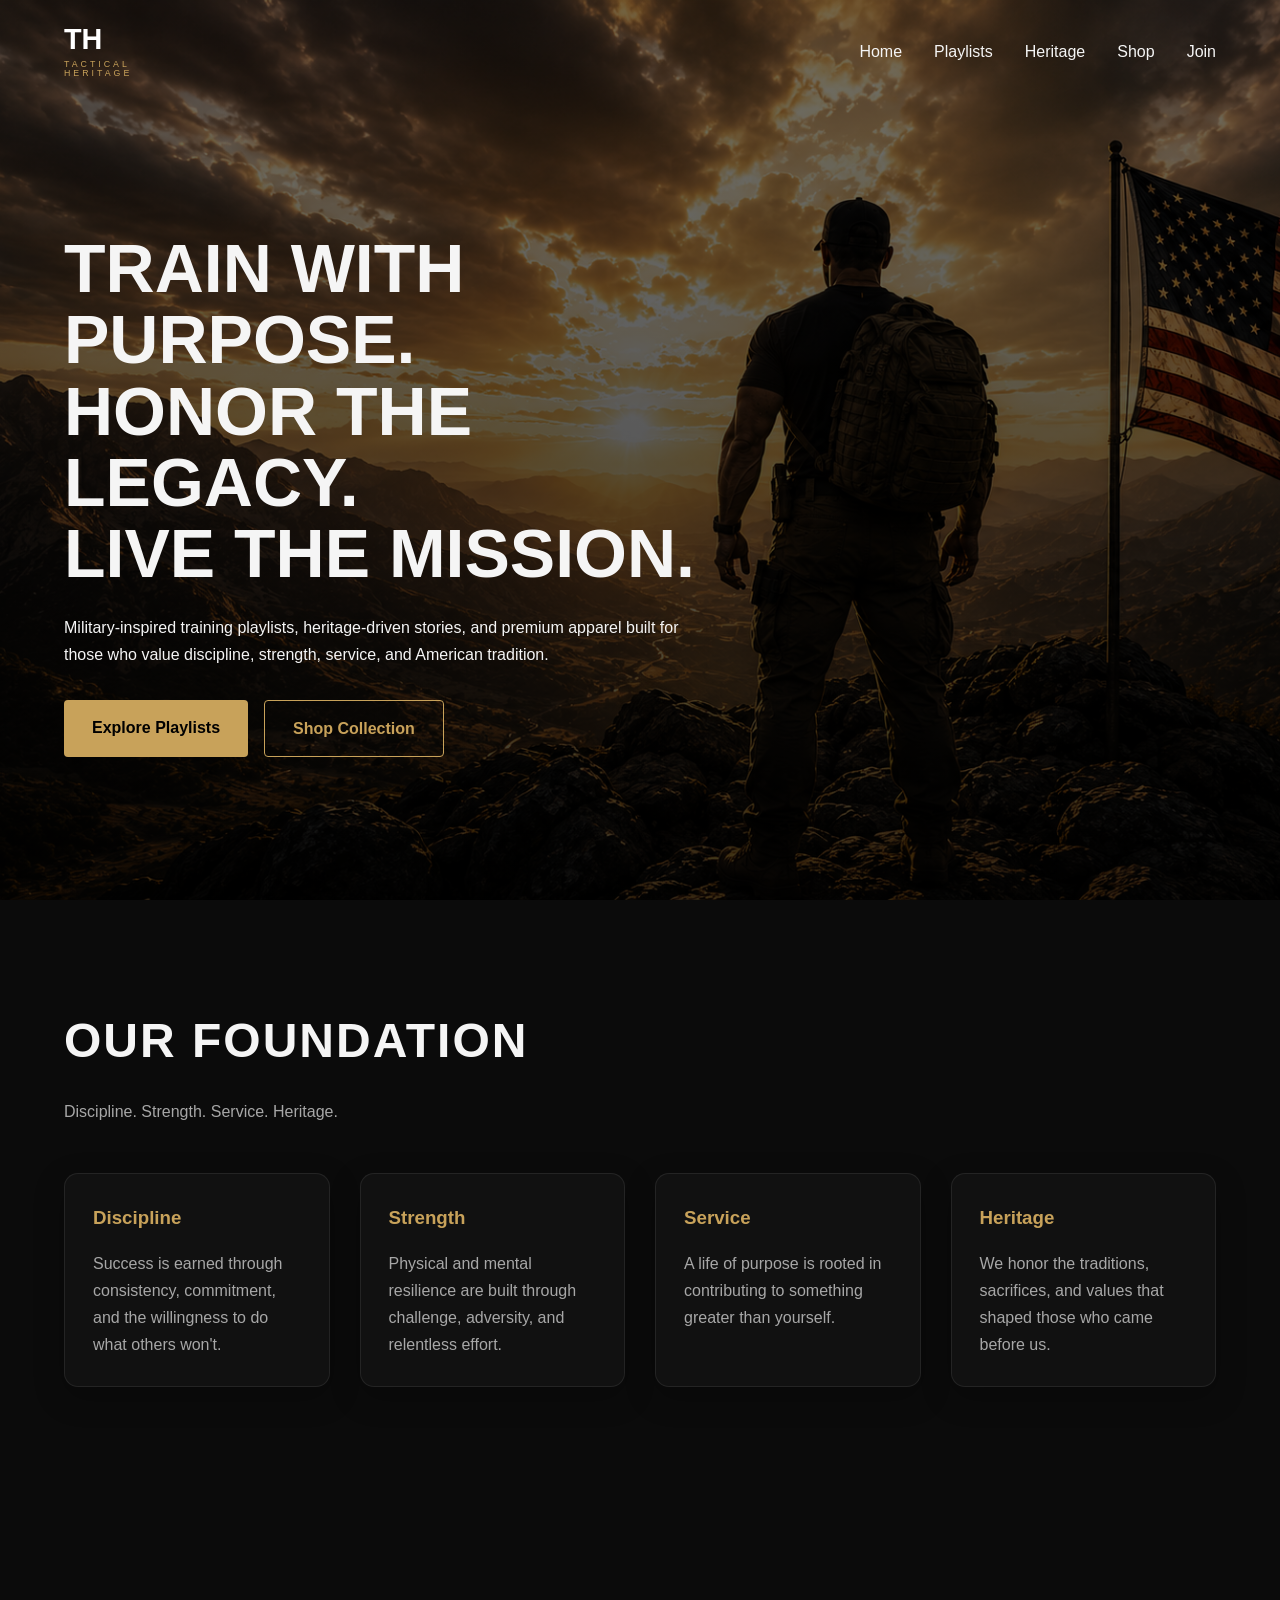
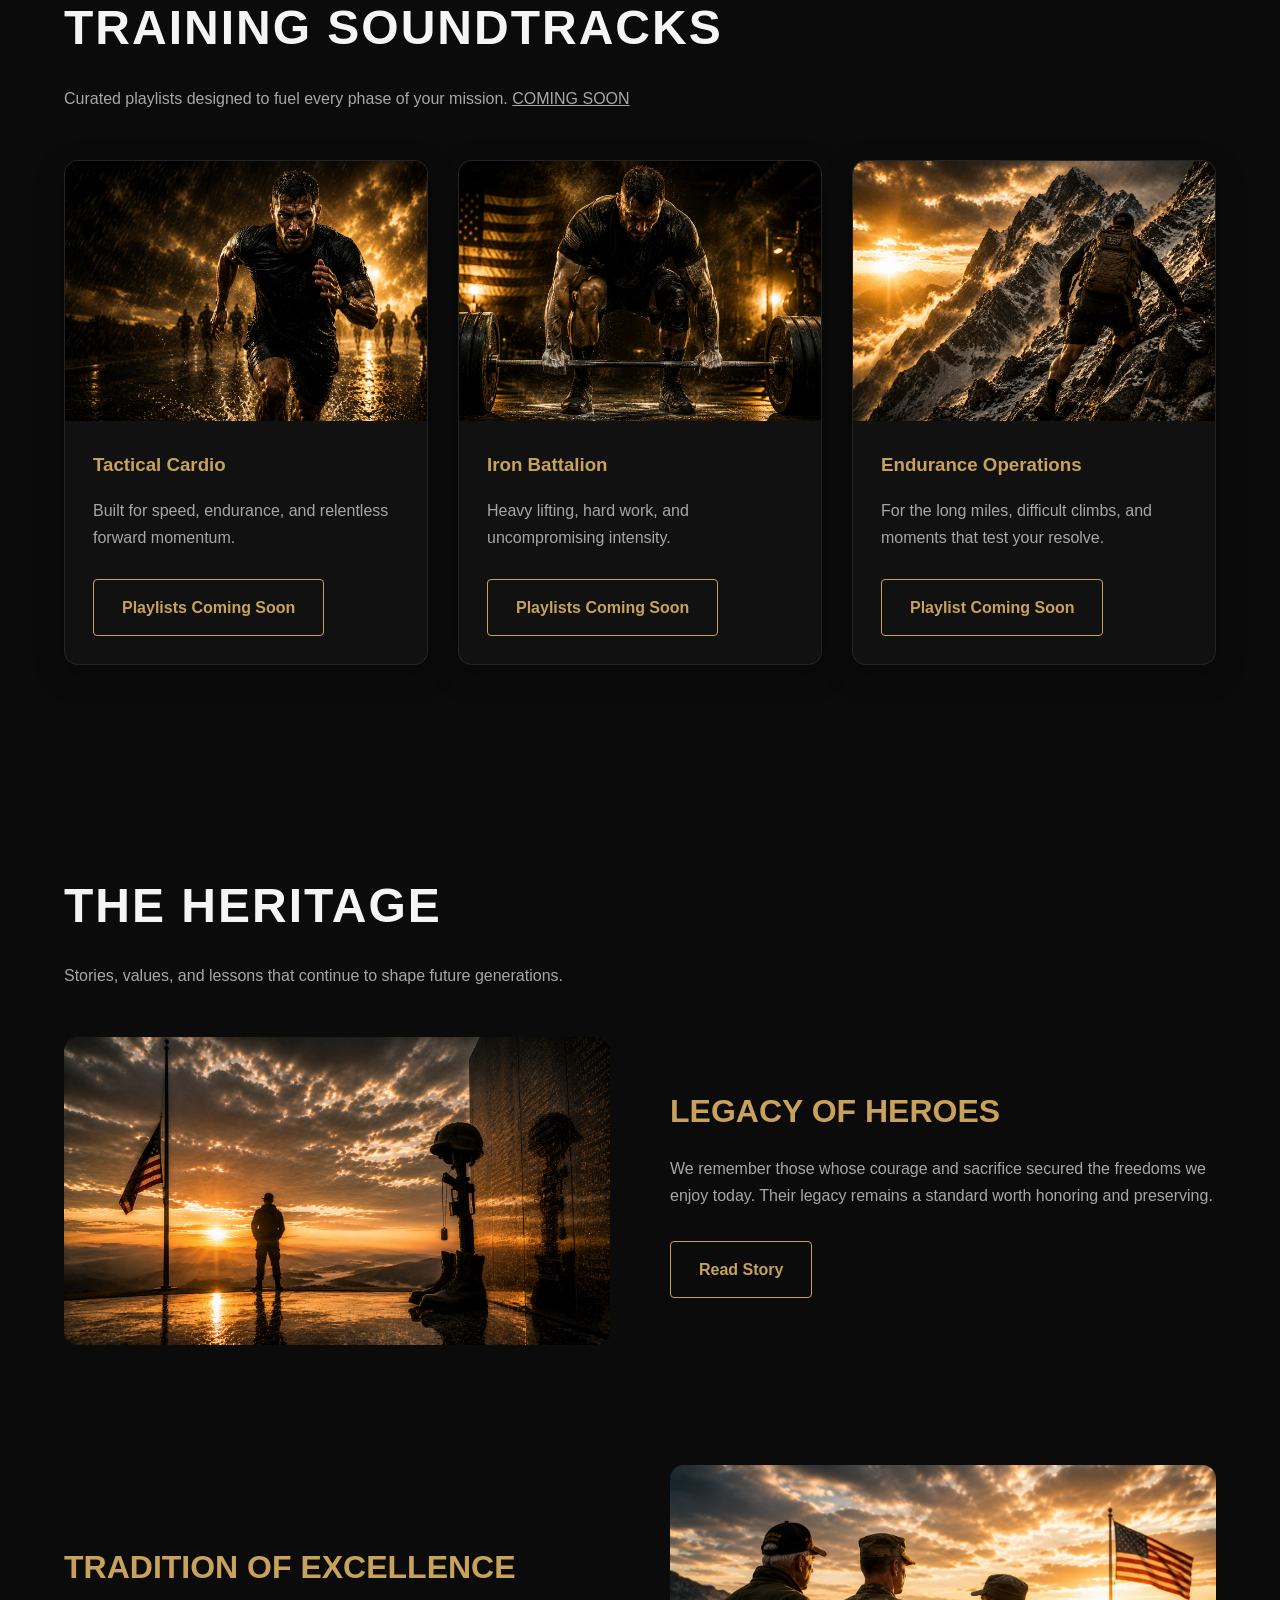
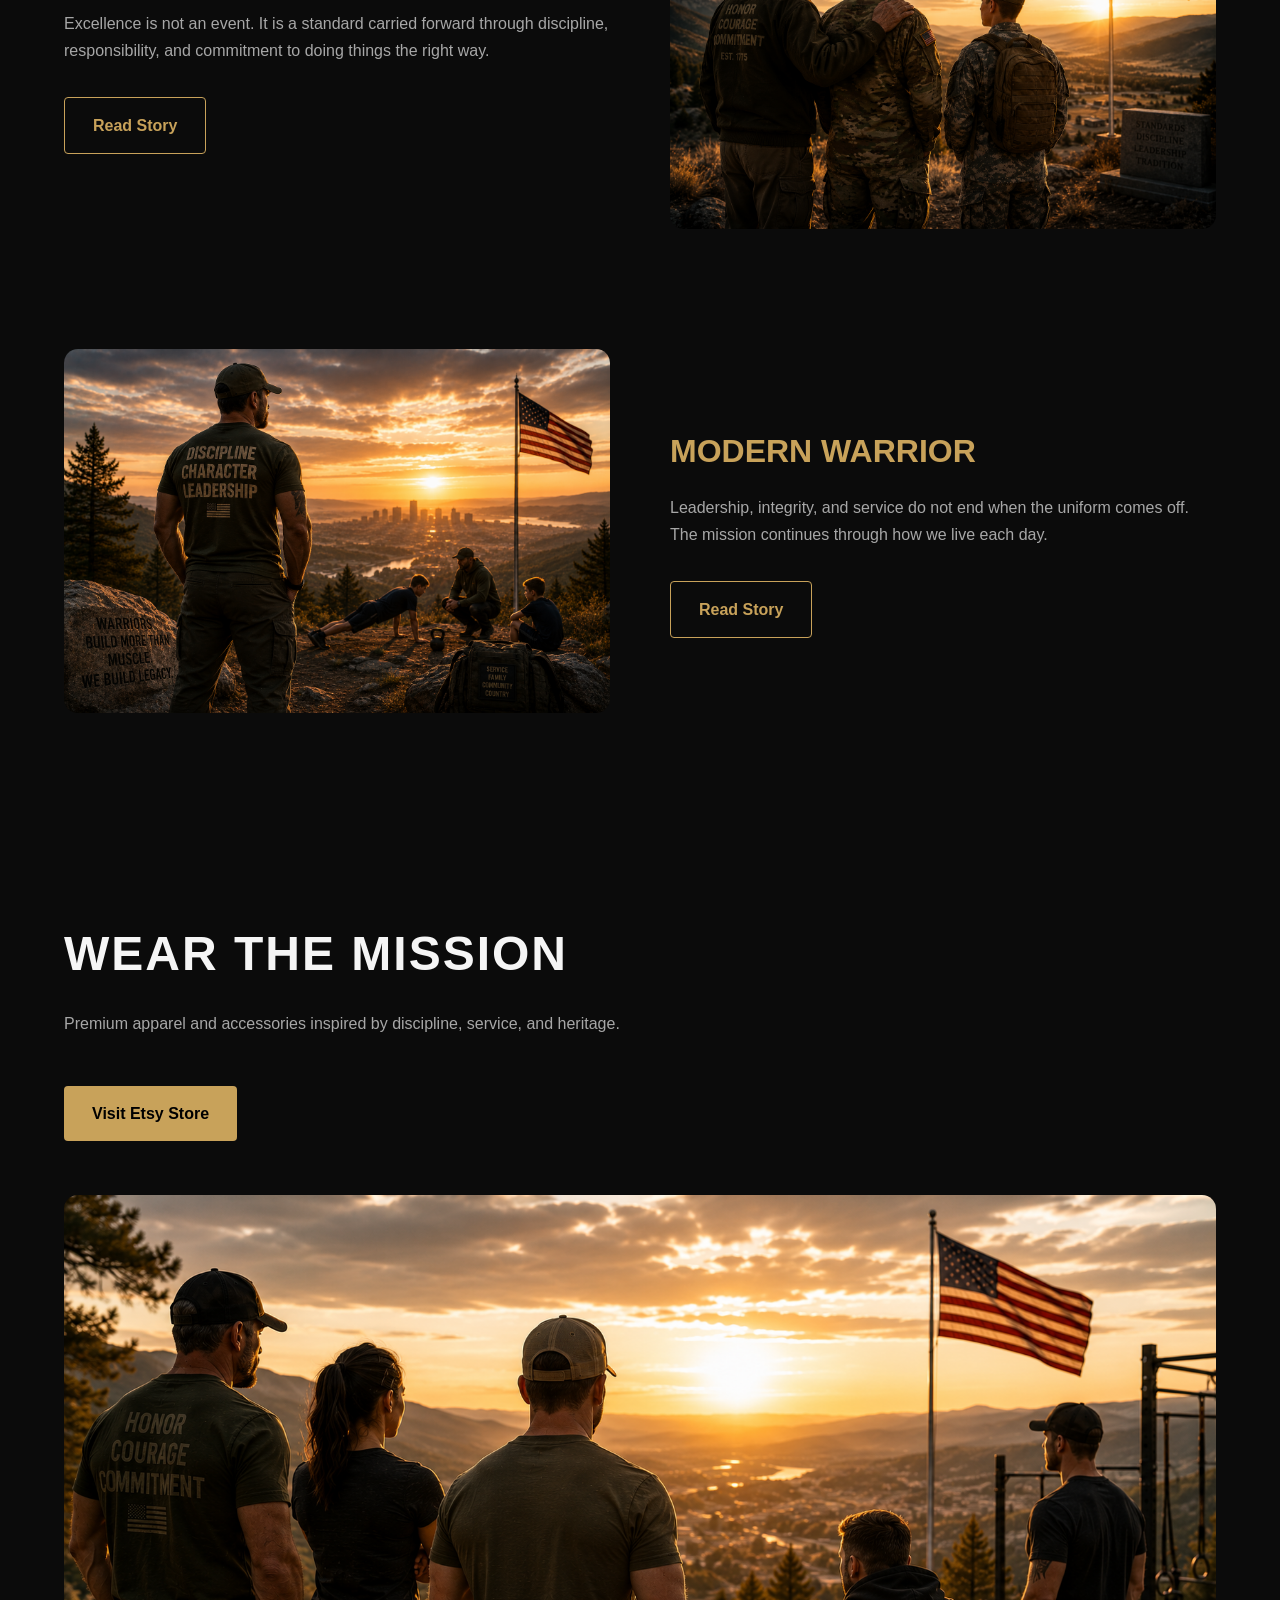
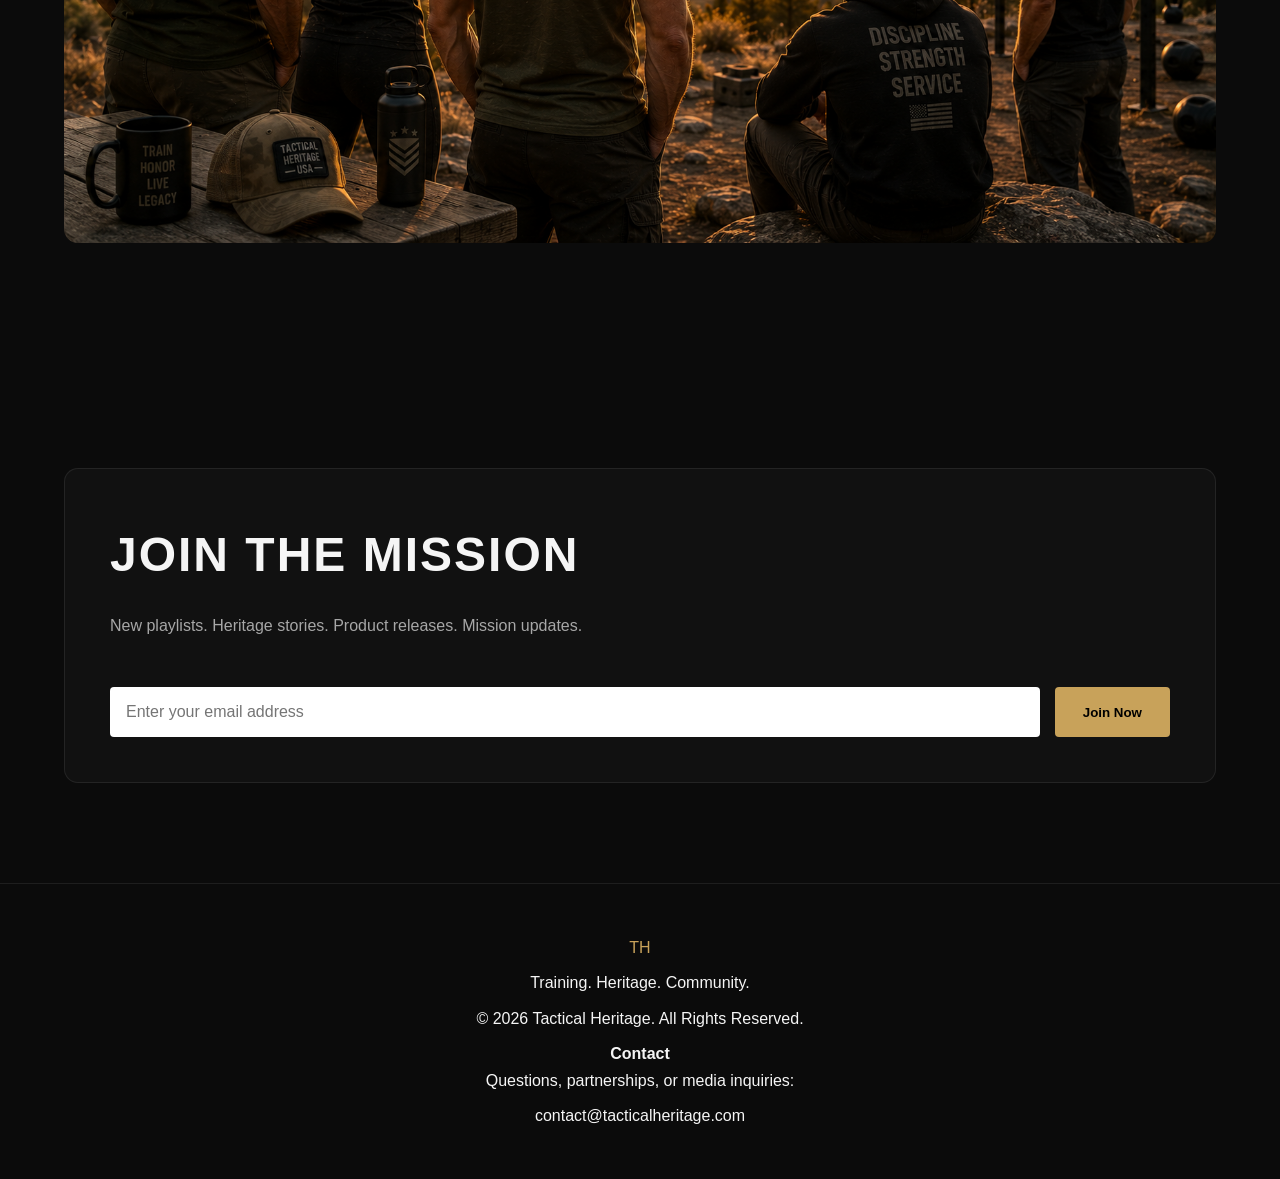
==== index.html @ fc6ce1fa "Update index.html activated newsletter" ====
<!DOCTYPE html>
<html lang="en">

<head>

    <meta charset="UTF-8">
    <meta name="viewport" content="width=device-width, initial-scale=1.0">
<link rel="icon" href="favicon.ico" type="image/x-icon">
    <title>Tactical Heritage | Train With Purpose. Honor The Legacy.</title>

    <meta name="description"
        content="Military-inspired training playlists, heritage-driven stories, and premium apparel built for those who value discipline, strength, service, and American tradition.">

    <link rel="stylesheet" href="css/style.css">
    <link rel="stylesheet" href="css/components.css">
    <link rel="stylesheet" href="css/responsive.css">

</head>

<body>

    <!-- HEADER -->

    <header class="site-header">

        <div class="container header-inner">

            <a href="index.html" class="logo">
    <span class="logo-mark">TH</span>
    <span class="logo-text">TACTICAL</span>
    <span class="logo-text">HERITAGE</span>
</a>
            <nav>

                <ul class="nav-menu">
                    <li><a href="index.html">Home</a></li>
                    <li><a href="#playlists">Playlists</a></li>
                    <li><a href="#heritage">Heritage</a></li>
                    <li><a href="#collection">Shop</a></li>
                    <li><a href="#newsletter">Join</a></li>
                </ul>

            </nav>

        </div>

    </header>

    <!-- HERO -->

    <section class="hero">

        <div class="container">

            <div class="hero-content">

                <h1>
                    TRAIN WITH PURPOSE.<br>
                    HONOR THE LEGACY.<br>
                    LIVE THE MISSION.
                </h1>

                <p>
                    Military-inspired training playlists, heritage-driven stories, and premium apparel built for
                    those who value discipline, strength, service, and American tradition.
                </p>

                <div class="hero-buttons">

                    <a href="#playlists" class="btn btn-primary">
                        Explore Playlists
                    </a>

                    <a href="#collection" class="btn btn-outline">
                        Shop Collection
                    </a>

                </div>

            </div>

        </div>

    </section>

    <!-- FOUNDATION -->

    <section class="section">

        <div class="container">

            <h2 class="section-title">
                Our Foundation
            </h2>

            <p class="section-subtitle">
                Discipline. Strength. Service. Heritage.
            </p>

            <div class="mission-grid">

                <div class="card">
                    <div class="card-content">
                        <h3>Discipline</h3>
                        <p>
                            Success is earned through consistency, commitment, and the willingness to do what others won't.
                        </p>
                    </div>
                </div>

                <div class="card">
                    <div class="card-content">
                        <h3>Strength</h3>
                        <p>
                            Physical and mental resilience are built through challenge, adversity, and relentless effort.
                        </p>
                    </div>
                </div>

                <div class="card">
                    <div class="card-content">
                        <h3>Service</h3>
                        <p>
                            A life of purpose is rooted in contributing to something greater than yourself.
                        </p>
                    </div>
                </div>

                <div class="card">
                    <div class="card-content">
                        <h3>Heritage</h3>
                        <p>
                            We honor the traditions, sacrifices, and values that shaped those who came before us.
                        </p>
                    </div>
                </div>

            </div>

        </div>

    </section>


    <!-- PLAYLISTS -->

    <section class="section" id="playlists">

        <div class="container">

            <h2 class="section-title">
                Training Soundtracks
            </h2>

            <p class="section-subtitle">
                Curated playlists designed to fuel every phase of your mission. <u>COMING SOON</u>
            </p>

            <div class="mission-grid">

                <div class="card">

                    <img src="assets/images/playlists/playlist-tactical-cardio.webp"
                        alt="Tactical Cardio Playlist"
                        class="card-image">

                    <div class="card-content">

                        <h3>Tactical Cardio</h3>

                        <p>
                            Built for speed, endurance, and relentless forward momentum.
                        </p>

                        <br>

                        <a href="#" class="btn btn-outline disabled-btn">
    Playlists Coming Soon
</a>

                    </div>

                </div>

                <div class="card">

                    <img src="assets/images/playlists/playlist-iron-battalion.webp"
                        alt="Iron Battalion Playlist"
                        class="card-image">

                    <div class="card-content">

                        <h3>Iron Battalion</h3>

                        <p>
                            Heavy lifting, hard work, and uncompromising intensity.
                        </p>

                        <br>

                        <a href="#" class="btn btn-outline disabled-btn">
                            Playlists Coming Soon
                        </a>

                    </div>

                </div>

                <div class="card">

                    <img src="assets/images/playlists/playlist-endurance-operations.webp"
                        alt="Endurance Operations Playlist"
                        class="card-image">

                    <div class="card-content">

                        <h3>Endurance Operations</h3>

                        <p>
                            For the long miles, difficult climbs, and moments that test your resolve.
                        </p>

                        <br>

                        <a href="#" class="btn btn-outline disabled-btn">
                            Playlist Coming Soon
                        </a>

                    </div>

                </div>

            </div>

        </div>

    </section>

    <!-- HERITAGE -->

    <section class="section" id="heritage">

        <div class="container">

            <h2 class="section-title">
                The Heritage
            </h2>

            <p class="section-subtitle">
                Stories, values, and lessons that continue to shape future generations.
            </p>

            <div class="heritage-story">

                <div class="heritage-image">

                    <img src="assets/images/heritage/heritage-legacy-of-heroes.webp"
                        alt="Legacy of Heroes">

                </div>

                <div class="heritage-content">

                    <h3>Legacy of Heroes</h3>

                    <p>
                        We remember those whose courage and sacrifice secured the freedoms we enjoy today. Their legacy remains a standard worth honoring and preserving.
                    </p>

                    <a href="#" class="btn btn-outline">
                        Read Story
                    </a>

                </div>

            </div>

            <div class="heritage-story reverse">

                <div class="heritage-image">

                    <img src="assets/images/heritage/heritage-tradition-of-excellence.webp"
                        alt="Tradition of Excellence">

                </div>

                <div class="heritage-content">

                    <h3>Tradition of Excellence</h3>

                    <p>
                        Excellence is not an event. It is a standard carried forward through discipline, responsibility, and commitment to doing things the right way.
                    </p>

                    <a href="#" class="btn btn-outline">
                        Read Story
                    </a>

                </div>

            </div>

            <div class="heritage-story">

                <div class="heritage-image">

                    <img src="assets/images/heritage/heritage-modern-warrior.webp"
                        alt="Modern Warrior">

                </div>

                <div class="heritage-content">

                    <h3>Modern Warrior</h3>

                    <p>
                        Leadership, integrity, and service do not end when the uniform comes off. The mission continues through how we live each day.
                    </p>

                    <a href="#" class="btn btn-outline">
                        Read Story
                    </a>

                </div>

            </div>

        </div>

    </section>

    <!-- COLLECTION -->

    <section class="section" id="collection">

        <div class="container">

            <h2 class="section-title">
                Wear The Mission
            </h2>

            <p class="section-subtitle">
                Premium apparel and accessories inspired by discipline, service, and heritage.
            </p>

            <a href="https://www.etsy.com/shop/TacticalHeritageUSA"
                target="_blank"
                rel="noopener noreferrer"
                class="btn btn-primary">

                Visit Etsy Store

            </a>

            <br><br><br>

            <div class="collection-banner">

                <img src="assets/images/shop/shop-featured-collection-banner.webp"
                    alt="Tactical Heritage Community">

            </div>

        </div>

    </section>

    <!-- NEWSLETTER -->

    <section class="section" id="newsletter">

        <div class="container">

            <div class="newsletter">

                <h2 class="section-title">
                    Join The Mission
                </h2>

                <p class="section-subtitle">
                    New playlists. Heritage stories. Product releases. Mission updates.
                </p>

               <form
    class="newsletter-form"
    action="https://formspree.io/f/xlgkdwrn"
    method="POST">

    <input
        type="hidden"
        name="_subject"
        value="New Tactical Heritage Newsletter Signup">

    <input
        type="email"
        name="email"
        placeholder="Enter your email address"
        required>

    <button
        type="submit"
        class="btn btn-primary">

        Join Now

    </button>

</form>

            </div>

        </div>

    </section>

    <!-- FOOTER -->

    <footer class="site-footer">

        <div class="container">

            <p class="gold">
                TH
            </p>

            <p>
                Training. Heritage. Community.
            </p>

            <p>
                © 2026 Tactical Heritage. All Rights Reserved.
            </p>
<div class="footer-contact">
    <h4>Contact</h4>
    <p>Questions, partnerships, or media inquiries:</p>
    <a href="mailto:contact@tacticalheritage.com">contact@tacticalheritage.com</a>
</div>
        </div>

    </footer>

    <script src="js/main.js"></script>

</body>

</html>
---- css/style.css ----
/*
==================================================
Tactical Heritage
style.css

Version: 1.0
Purpose: Global Styles
==================================================
*/

:root{
    --bg-primary:#0B0B0B;
    --bg-secondary:#111111;

    --gold:#C8A25A;

    --white:#F5F5F5;
    --text-muted:#A7A7A7;

    --container-width:1200px;

    --transition:0.3s ease;
}

*{
    margin:0;
    padding:0;
    box-sizing:border-box;
}

html{
    scroll-behavior:smooth;
}

body{
    background:var(--bg-primary);
    color:var(--white);
    font-family:'Inter',sans-serif;
    line-height:1.7;
    overflow-x:hidden;
}

img{
    max-width:100%;
    display:block;
}

a{
    text-decoration:none;
    color:inherit;
}

ul{
    list-style:none;
}

.container{
    width:90%;
    max-width:var(--container-width);
    margin:0 auto;
}

.section{
    padding:100px 0;
}

.section-title{
    font-size:3rem;
    text-transform:uppercase;
    margin-bottom:1rem;
    letter-spacing:2px;
}

.section-subtitle{
    color:var(--text-muted);
    max-width:700px;
    margin-bottom:3rem;
}

.gold{
    color:var(--gold);
}
---- css/components.css ----
/*
==================================================
Tactical Heritage
components.css

Version: 4.0
Purpose: Premium Components & Heritage Redesign
==================================================
*/

/* HEADER */

.site-header{
    position:absolute;
    width:100%;
    top:0;
    left:0;
    z-index:1000;
}

.header-inner{
    display:flex;
    justify-content:space-between;
    align-items:center;
    padding:25px 0;
}

.logo{
    display:flex;
    flex-direction:column;
    align-items:flex-start;
    text-decoration:none;
    line-height:1;
}

.logo-mark{
    font-size:1.8rem;
    font-weight:800;
    color:#ffffff;
    margin-bottom:6px;
}

.logo-text{
    font-size:.55rem;
    letter-spacing:3px;
    color:var(--gold);
}
.nav-menu{
    display:flex;
    gap:2rem;
}

.nav-menu a{
    font-weight:500;
    transition:var(--transition);
}

.nav-menu a:hover{
    color:var(--gold);
}

/* BUTTONS */

.btn{
    display:inline-block;
    padding:14px 28px;
    border-radius:4px;
    font-weight:600;
    transition:var(--transition);
}

.btn-primary{
    background:var(--gold);
    color:#000;
}

.btn-primary:hover{
    transform:translateY(-3px);
}

.btn-outline{
    border:1px solid var(--gold);
    color:var(--gold);
}

.btn-outline:hover{
    background:var(--gold);
    color:#000;
}

/* HERO */

.hero{
    min-height:100vh;
    background-image:
        linear-gradient(
            rgba(0,0,0,.55),
            rgba(0,0,0,.75)
        ),
        url('../assets/images/hero/hero-homepage-desktop.webp');

    background-size:cover;
    background-position:center;
    display:flex;
    align-items:center;
}

.hero-content{
    max-width:720px;
    padding-top:90px;
}

.hero h1{
    font-size:4.25rem;
    line-height:1.05;
    margin-bottom:1.5rem;
    text-transform:uppercase;
}

.hero p{
    max-width:650px;
    margin-bottom:2rem;
    color:var(--white);
}

.hero-buttons{
    display:flex;
    gap:1rem;
    flex-wrap:wrap;
}
/* FOUNDATION GRID */

.mission-grid{
    display:grid;
    grid-template-columns:repeat(auto-fit,minmax(250px,1fr));
    gap:30px;
}

/* CARDS */

.card{
    background:var(--bg-secondary);
    border:1px solid rgba(255,255,255,.08);
    border-radius:14px;
    overflow:hidden;
    transition:.35s ease;
    box-shadow:0 10px 30px rgba(0,0,0,.25);
}

.card:hover{
    transform:translateY(-8px);
    border-color:var(--gold);
}

.card-content{
    padding:28px;
}

.card h3{
    margin-bottom:1rem;
    color:var(--gold);
}

.card p{
    color:var(--text-muted);
}

.card-image{
    width:100%;
    height:260px;
    object-fit:cover;
    transition:transform .5s ease;
}

.card:hover .card-image{
    transform:scale(1.05);
}

/* HERITAGE REDESIGN */

.heritage-story{
    display:grid;
    grid-template-columns:1fr 1fr;
    gap:60px;
    align-items:center;
    margin-bottom:120px;
}

.heritage-story:last-child{
    margin-bottom:0;
}

.heritage-story.reverse .heritage-image{
    order:2;
}

.heritage-story.reverse .heritage-content{
    order:1;
}

.heritage-image img{
    width:100%;
    border-radius:14px;
    display:block;
}

.heritage-content h3{
    color:var(--gold);
    font-size:2rem;
    margin-bottom:1rem;
    text-transform:uppercase;
}

.heritage-content p{
    color:var(--text-muted);
    margin-bottom:2rem;
    max-width:600px;
}

/* COLLECTION */

.collection-banner{
    border-radius:14px;
    overflow:hidden;
    margin-bottom:25px;
}

.collection-banner img{
    width:100%;
    display:block;
}

/* NEWSLETTER */

.newsletter{
    background:var(--bg-secondary);
    padding:45px;
    border-radius:14px;
    border:1px solid rgba(255,255,255,.08);
}

.newsletter-form{
    display:flex;
    gap:15px;
    flex-wrap:wrap;
}

.newsletter-form input{
    flex:1;
    min-width:250px;
    padding:16px;
    border:none;
    border-radius:4px;
    font-size:1rem;
}

.newsletter-form button{
    border:none;
    cursor:pointer;
}

/* FOOTER */

.site-footer{
    border-top:1px solid rgba(255,255,255,.08);
    text-align:center;
    padding:50px 0;
}

.site-footer p{
    margin-bottom:8px;
}
---- css/responsive.css ----
/*
==================================================
Tactical Heritage
responsive.css

Version: 1.0
Purpose: Responsive Styles
==================================================
*/

@media(max-width:1024px){

.hero h1{
    font-size:4rem;
}

}

@media(max-width:768px){

.nav-menu{
    display:none;
}

.hero h1{
    font-size:3rem;
}

.section-title{
    font-size:2.2rem;
}

.section{
    padding:75px 0;
}

}

@media(max-width:480px){

.hero h1{
    font-size:2.4rem;
}

.hero-buttons{
    flex-direction:column;
}

.btn{
    width:100%;
    text-align:center;
}

}
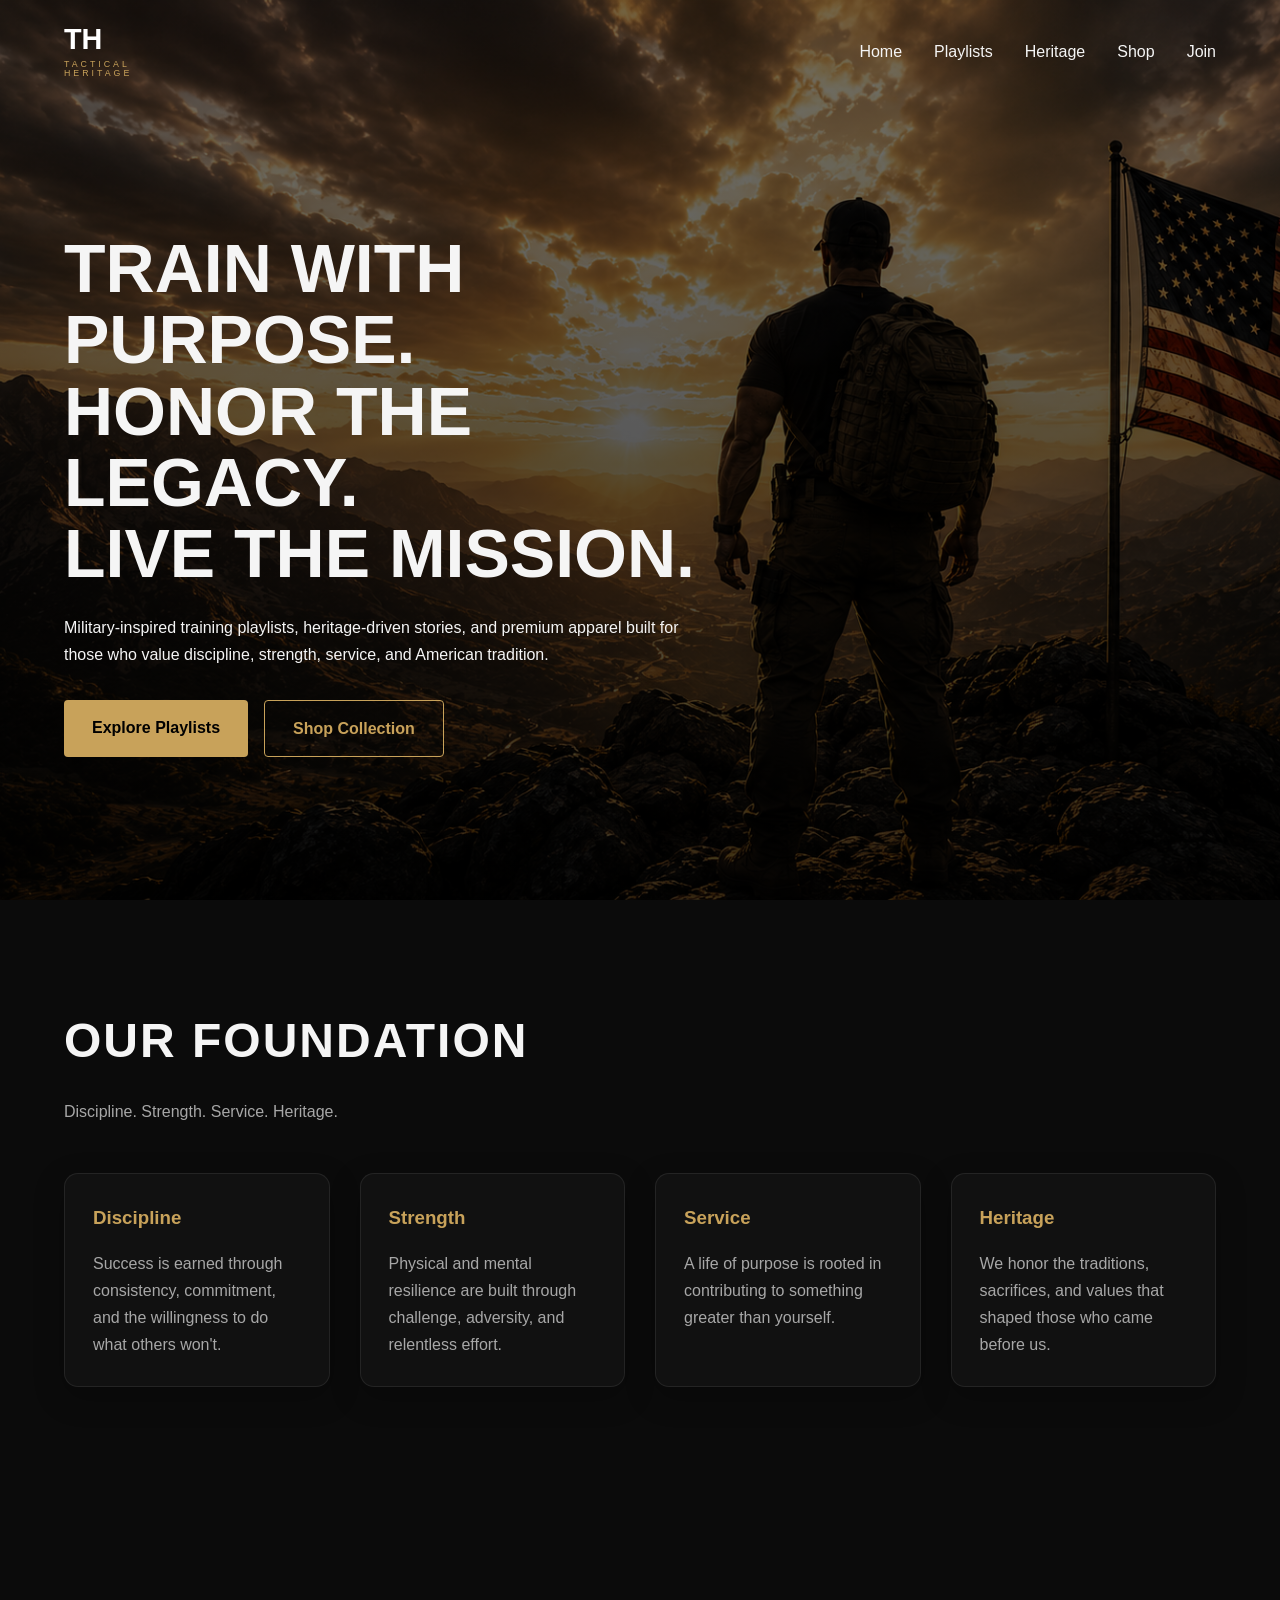
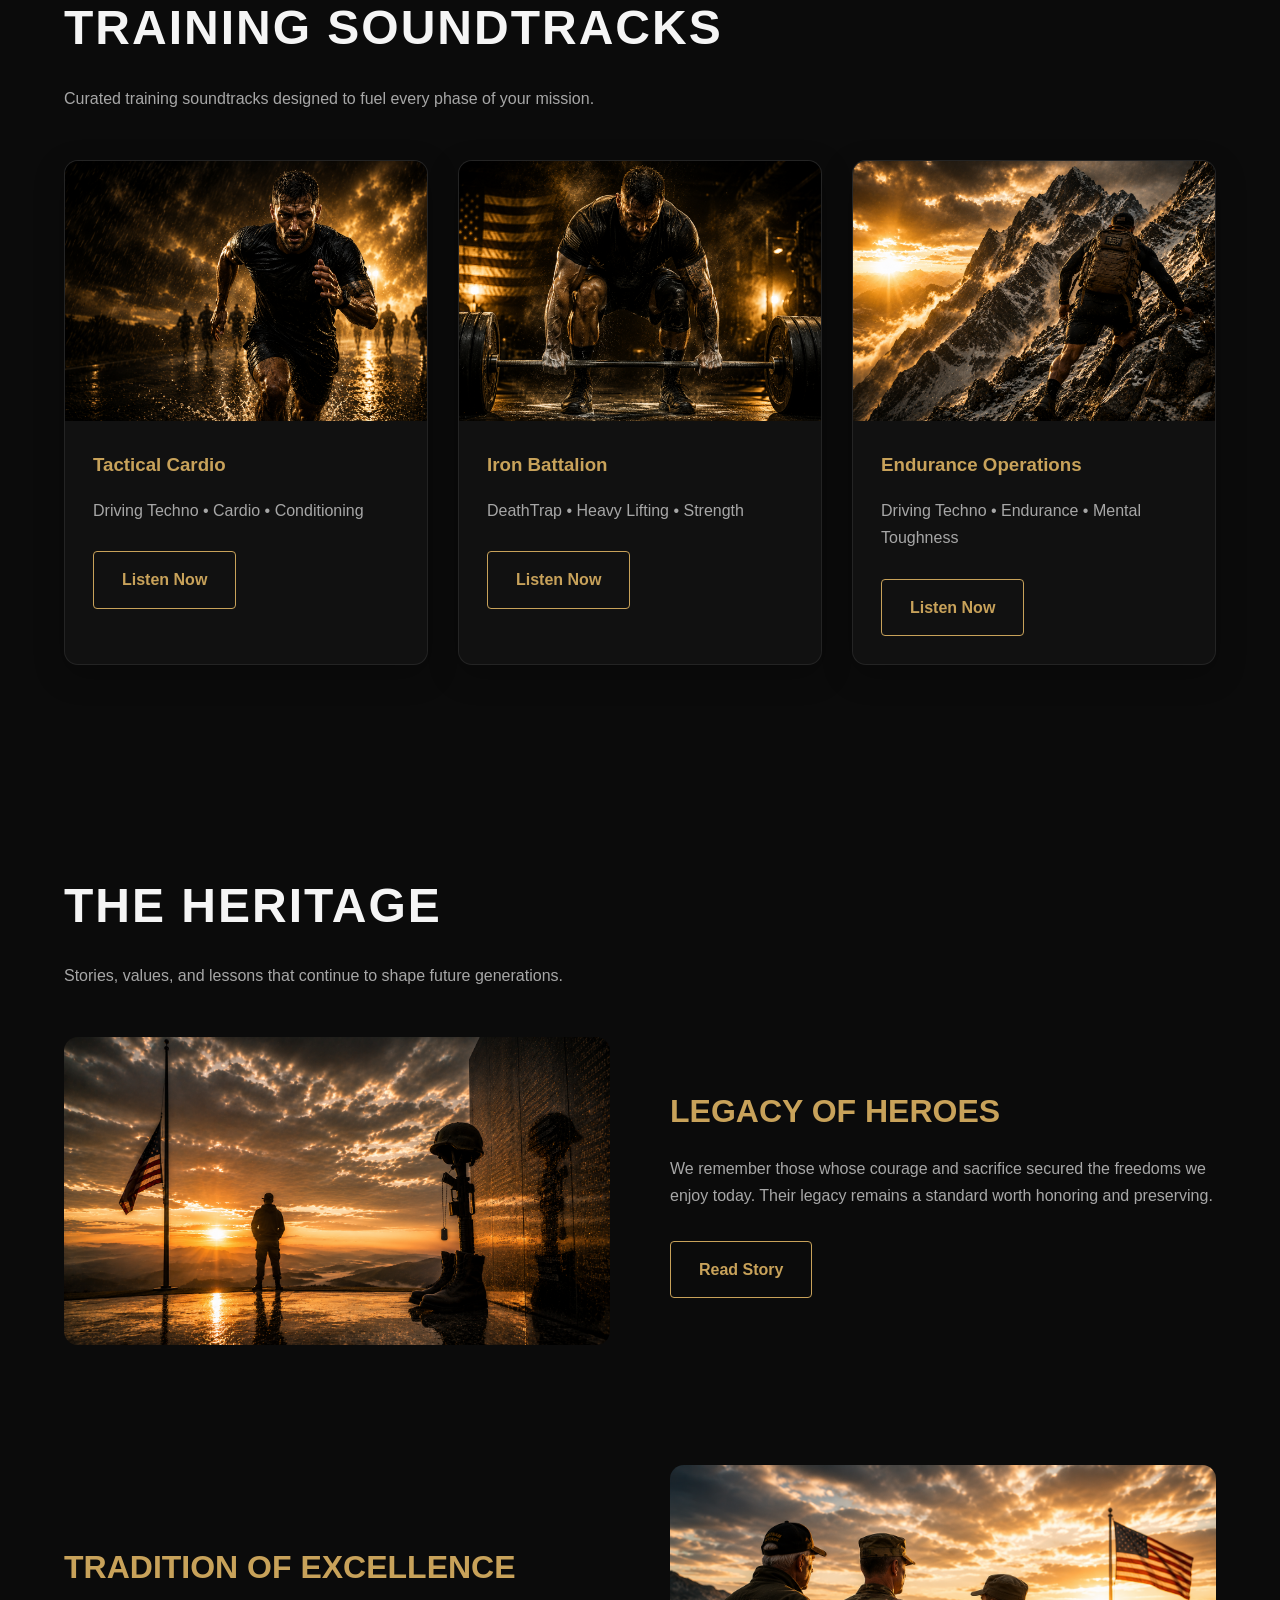
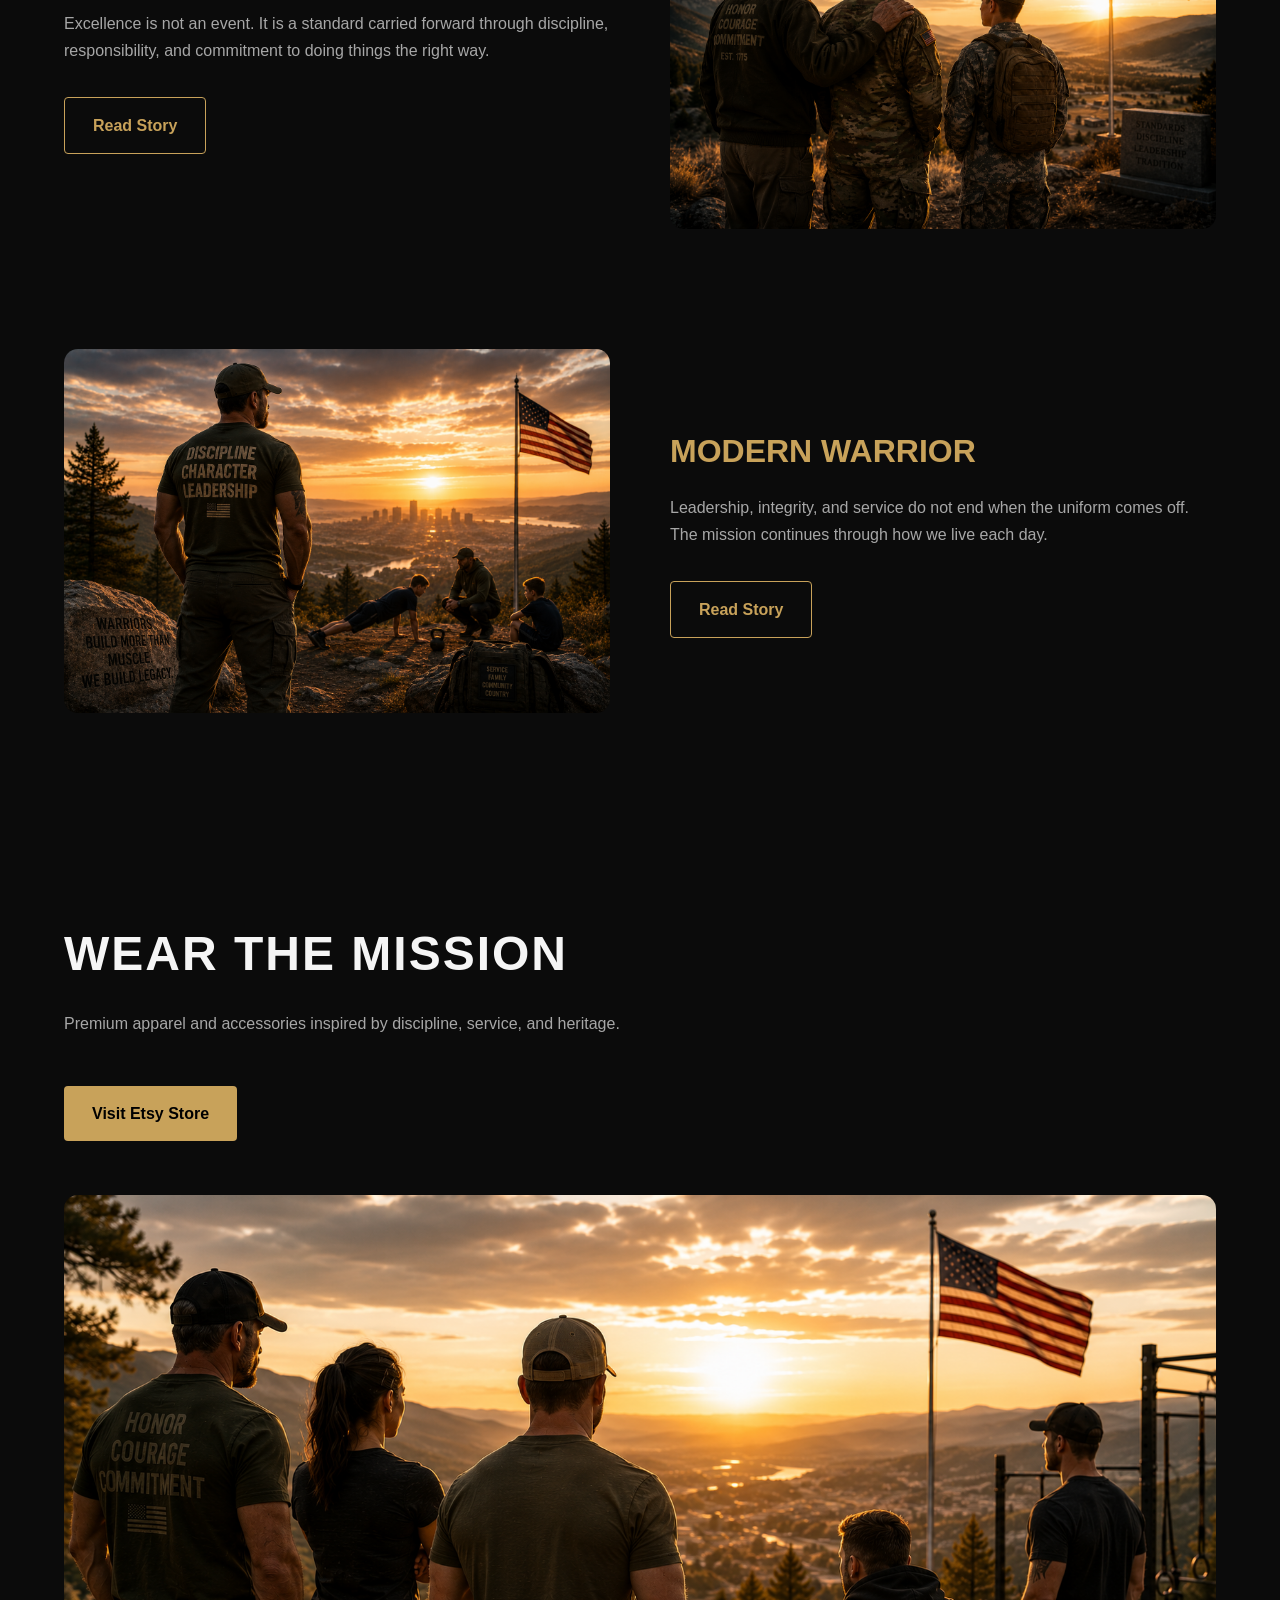
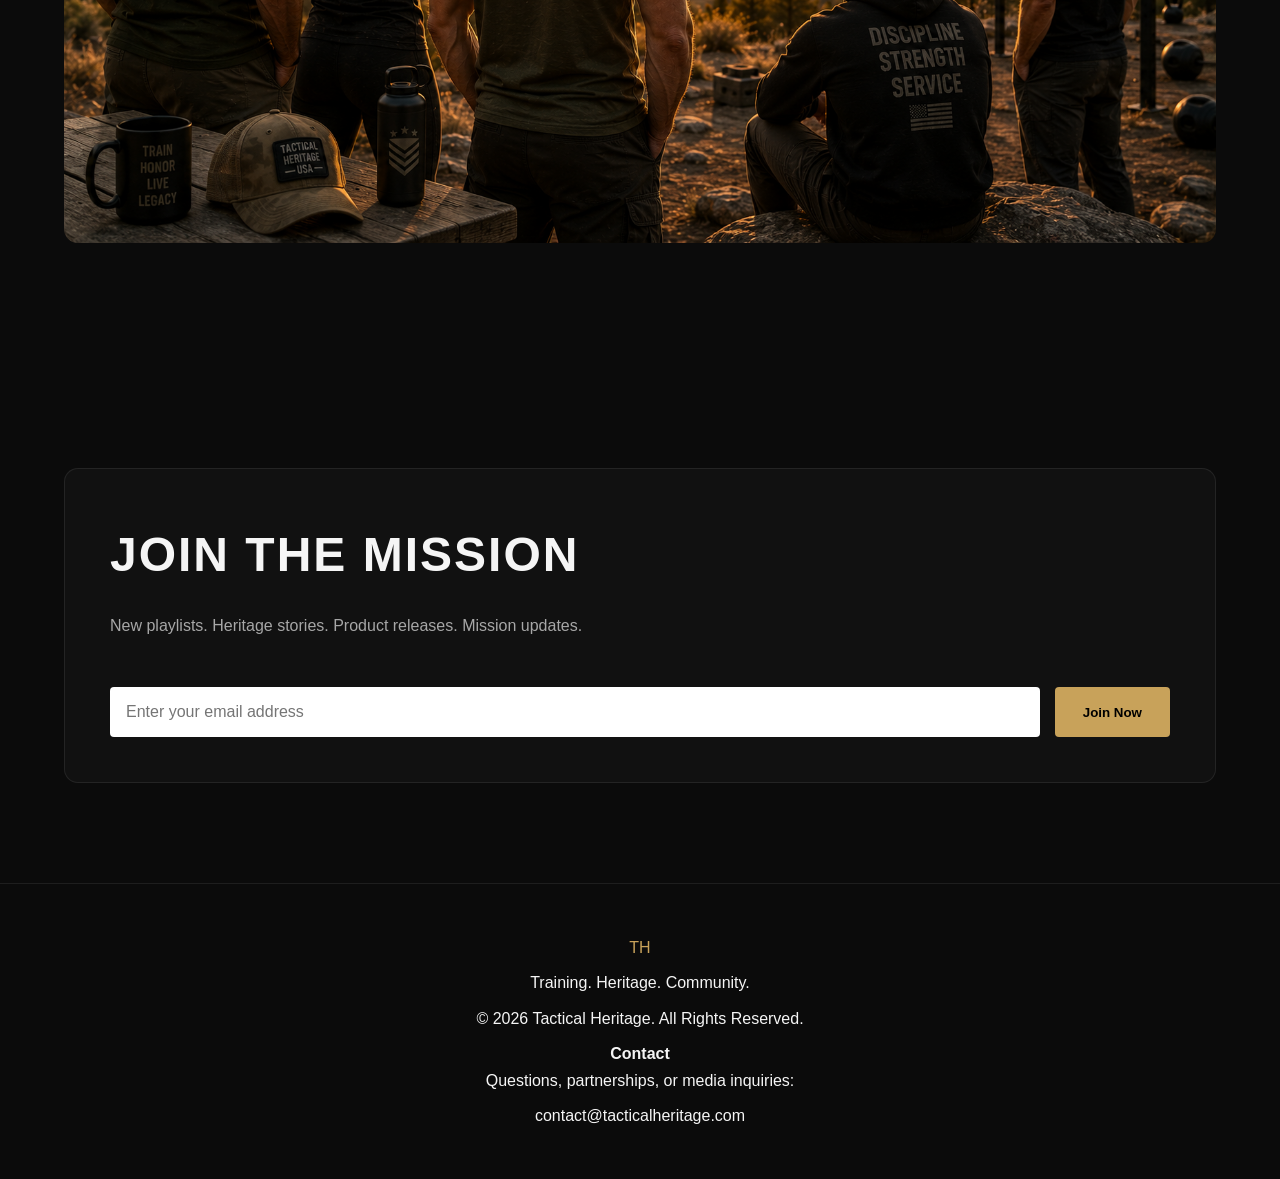
==== commit 515547d2: "Update index.html fixed links" ====
--- a/index.html
+++ b/index.html
@@ -144,98 +144,112 @@
 
     <!-- PLAYLISTS -->
 
-    <section class="section" id="playlists">
-
-        <div class="container">
-
-            <h2 class="section-title">
-                Training Soundtracks
-            </h2>
-
-            <p class="section-subtitle">
-                Curated playlists designed to fuel every phase of your mission. <u>COMING SOON</u>
-            </p>
-
-            <div class="mission-grid">
-
-                <div class="card">
-
-                    <img src="assets/images/playlists/playlist-tactical-cardio.webp"
-                        alt="Tactical Cardio Playlist"
-                        class="card-image">
-
-                    <div class="card-content">
-
-                        <h3>Tactical Cardio</h3>
-
-                        <p>
-                            Built for speed, endurance, and relentless forward momentum.
-                        </p>
-
-                        <br>
-
-                        <a href="#" class="btn btn-outline disabled-btn">
-    Playlists Coming Soon
-</a>
-
-                    </div>
-
-                </div>
-
-                <div class="card">
-
-                    <img src="assets/images/playlists/playlist-iron-battalion.webp"
-                        alt="Iron Battalion Playlist"
-                        class="card-image">
-
-                    <div class="card-content">
-
-                        <h3>Iron Battalion</h3>
-
-                        <p>
-                            Heavy lifting, hard work, and uncompromising intensity.
-                        </p>
-
-                        <br>
-
-                        <a href="#" class="btn btn-outline disabled-btn">
-                            Playlists Coming Soon
-                        </a>
-
-                    </div>
-
-                </div>
-
-                <div class="card">
-
-                    <img src="assets/images/playlists/playlist-endurance-operations.webp"
-                        alt="Endurance Operations Playlist"
-                        class="card-image">
-
-                    <div class="card-content">
-
-                        <h3>Endurance Operations</h3>
-
-                        <p>
-                            For the long miles, difficult climbs, and moments that test your resolve.
-                        </p>
-
-                        <br>
-
-                        <a href="#" class="btn btn-outline disabled-btn">
-                            Playlist Coming Soon
-                        </a>
-
-                    </div>
-
-                </div>
-
-            </div>
-
-        </div>
-
-    </section>
-
+<section class="section" id="playlists">
+
+    <div class="container">
+
+        <h2 class="section-title">
+            Training Soundtracks
+        </h2>
+
+        <p class="section-subtitle">
+            Curated training soundtracks designed to fuel every phase of your mission.
+        </p>
+
+        <div class="mission-grid">
+
+            <div class="card">
+
+                <img src="assets/images/playlists/playlist-tactical-cardio.webp"
+                    alt="Tactical Cardio Playlist"
+                    class="card-image">
+
+                <div class="card-content">
+
+                    <h3>Tactical Cardio</h3>
+
+                    <p>
+                        Driving Techno • Cardio • Conditioning
+                    </p>
+
+                    <br>
+
+                    <a href="https://youtu.be/F9jSs1-B0C8"
+                        target="_blank"
+                        rel="noopener noreferrer"
+                        class="btn btn-outline">
+
+                        Listen Now
+
+                    </a>
+
+                </div>
+
+            </div>
+
+            <div class="card">
+
+                <img src="assets/images/playlists/playlist-iron-battalion.webp"
+                    alt="Iron Battalion Playlist"
+                    class="card-image">
+
+                <div class="card-content">
+
+                    <h3>Iron Battalion</h3>
+
+                    <p>
+                        DeathTrap • Heavy Lifting • Strength
+                    </p>
+
+                    <br>
+
+                    <a href="https://youtu.be/k6athZs2uEw"
+                        target="_blank"
+                        rel="noopener noreferrer"
+                        class="btn btn-outline">
+
+                        Listen Now
+
+                    </a>
+
+                </div>
+
+            </div>
+
+            <div class="card">
+
+                <img src="assets/images/playlists/playlist-endurance-operations.webp"
+                    alt="Endurance Operations Playlist"
+                    class="card-image">
+
+                <div class="card-content">
+
+                    <h3>Endurance Operations</h3>
+
+                    <p>
+                        Driving Techno • Endurance • Mental Toughness
+                    </p>
+
+                    <br>
+
+                    <a href="https://youtu.be/-vaA8jodlvg"
+                        target="_blank"
+                        rel="noopener noreferrer"
+                        class="btn btn-outline">
+
+                        Listen Now
+
+                    </a>
+
+                </div>
+
+            </div>
+
+        </div>
+
+    </div>
+
+</section>
     <!-- HERITAGE -->
 
     <section class="section" id="heritage">
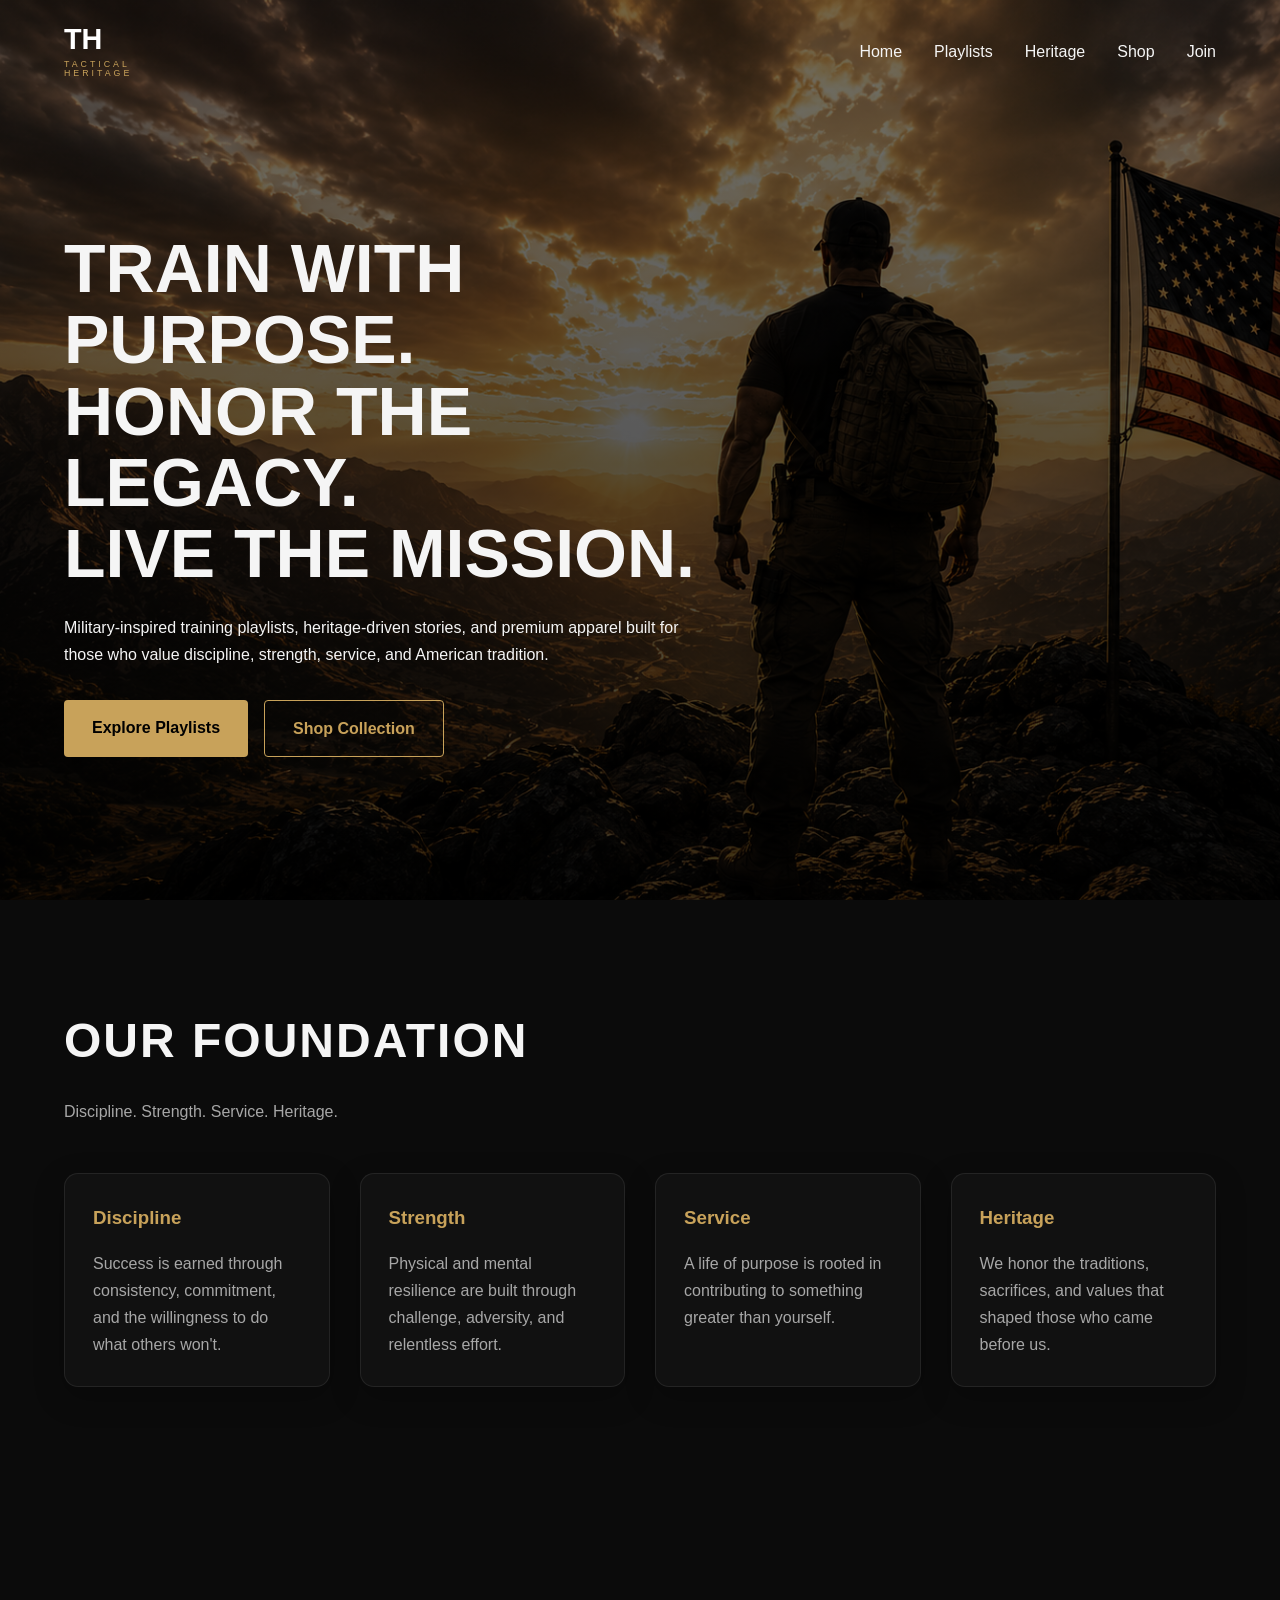
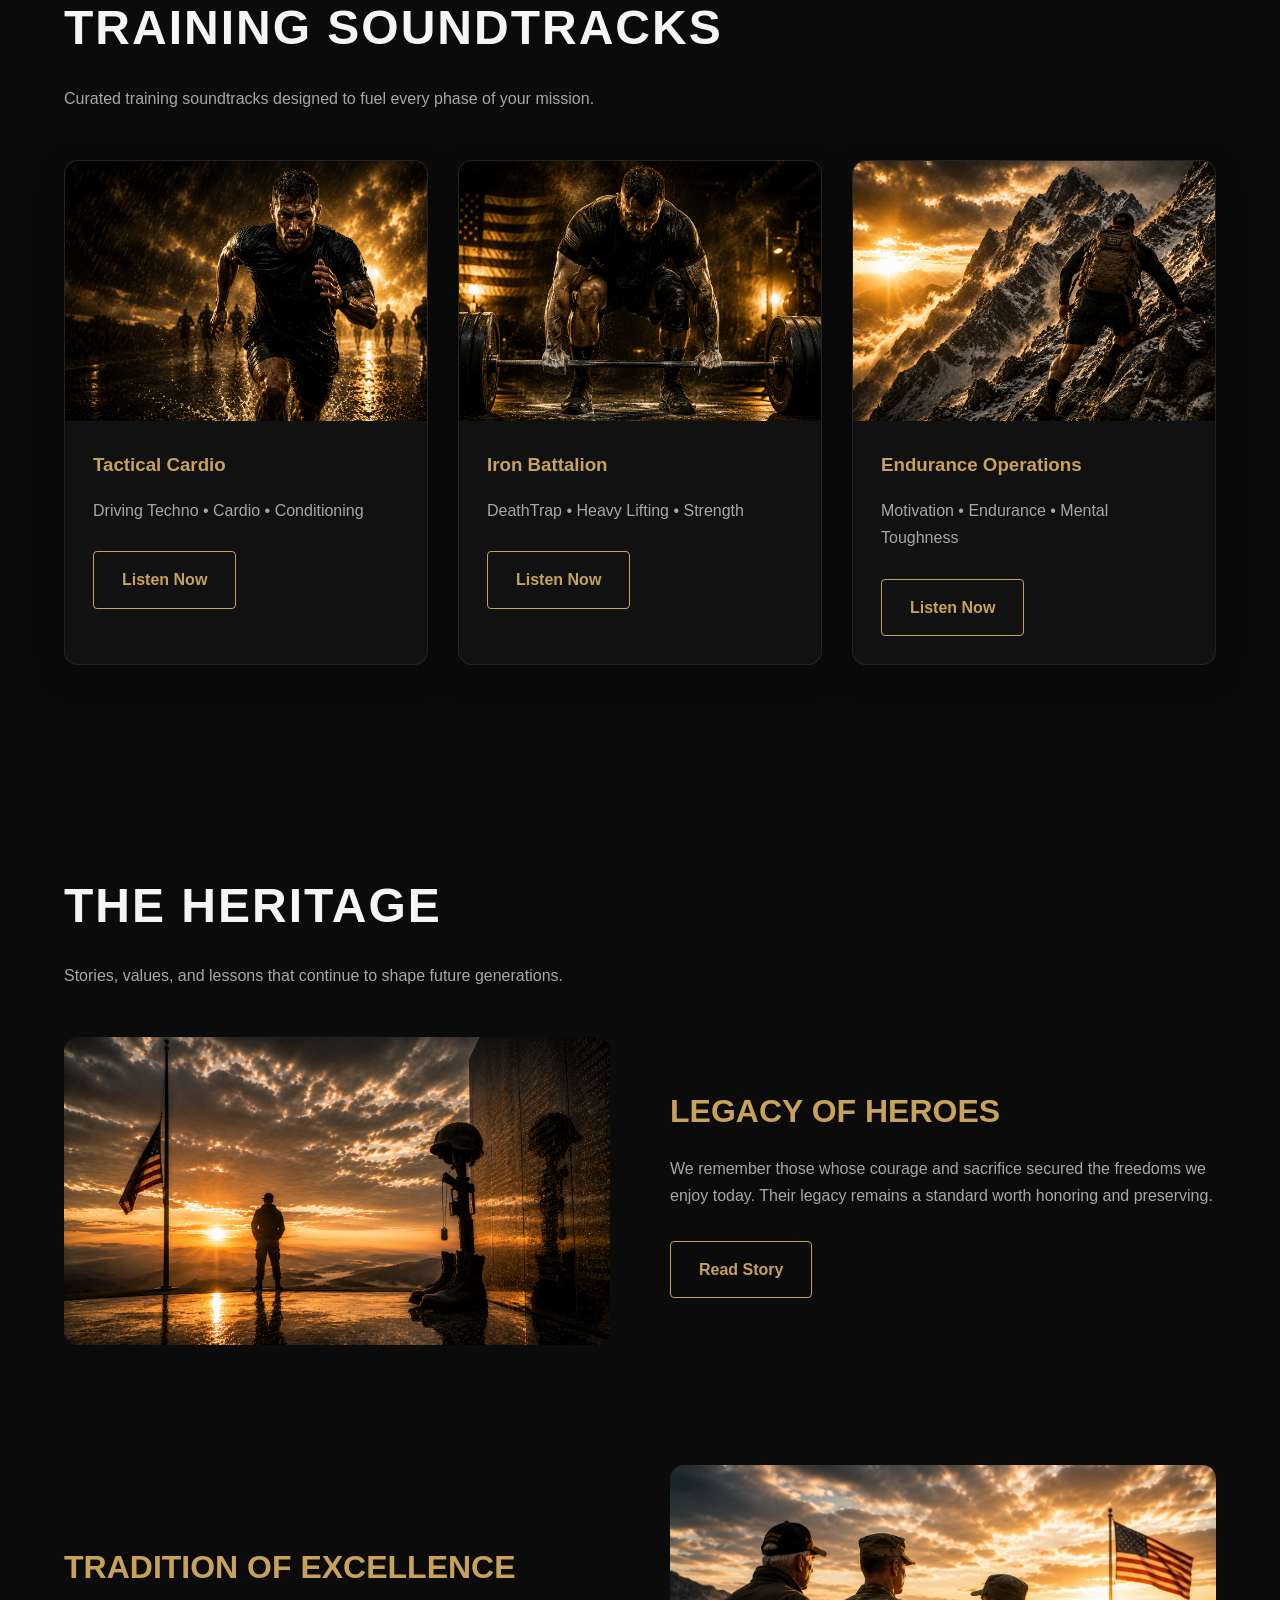
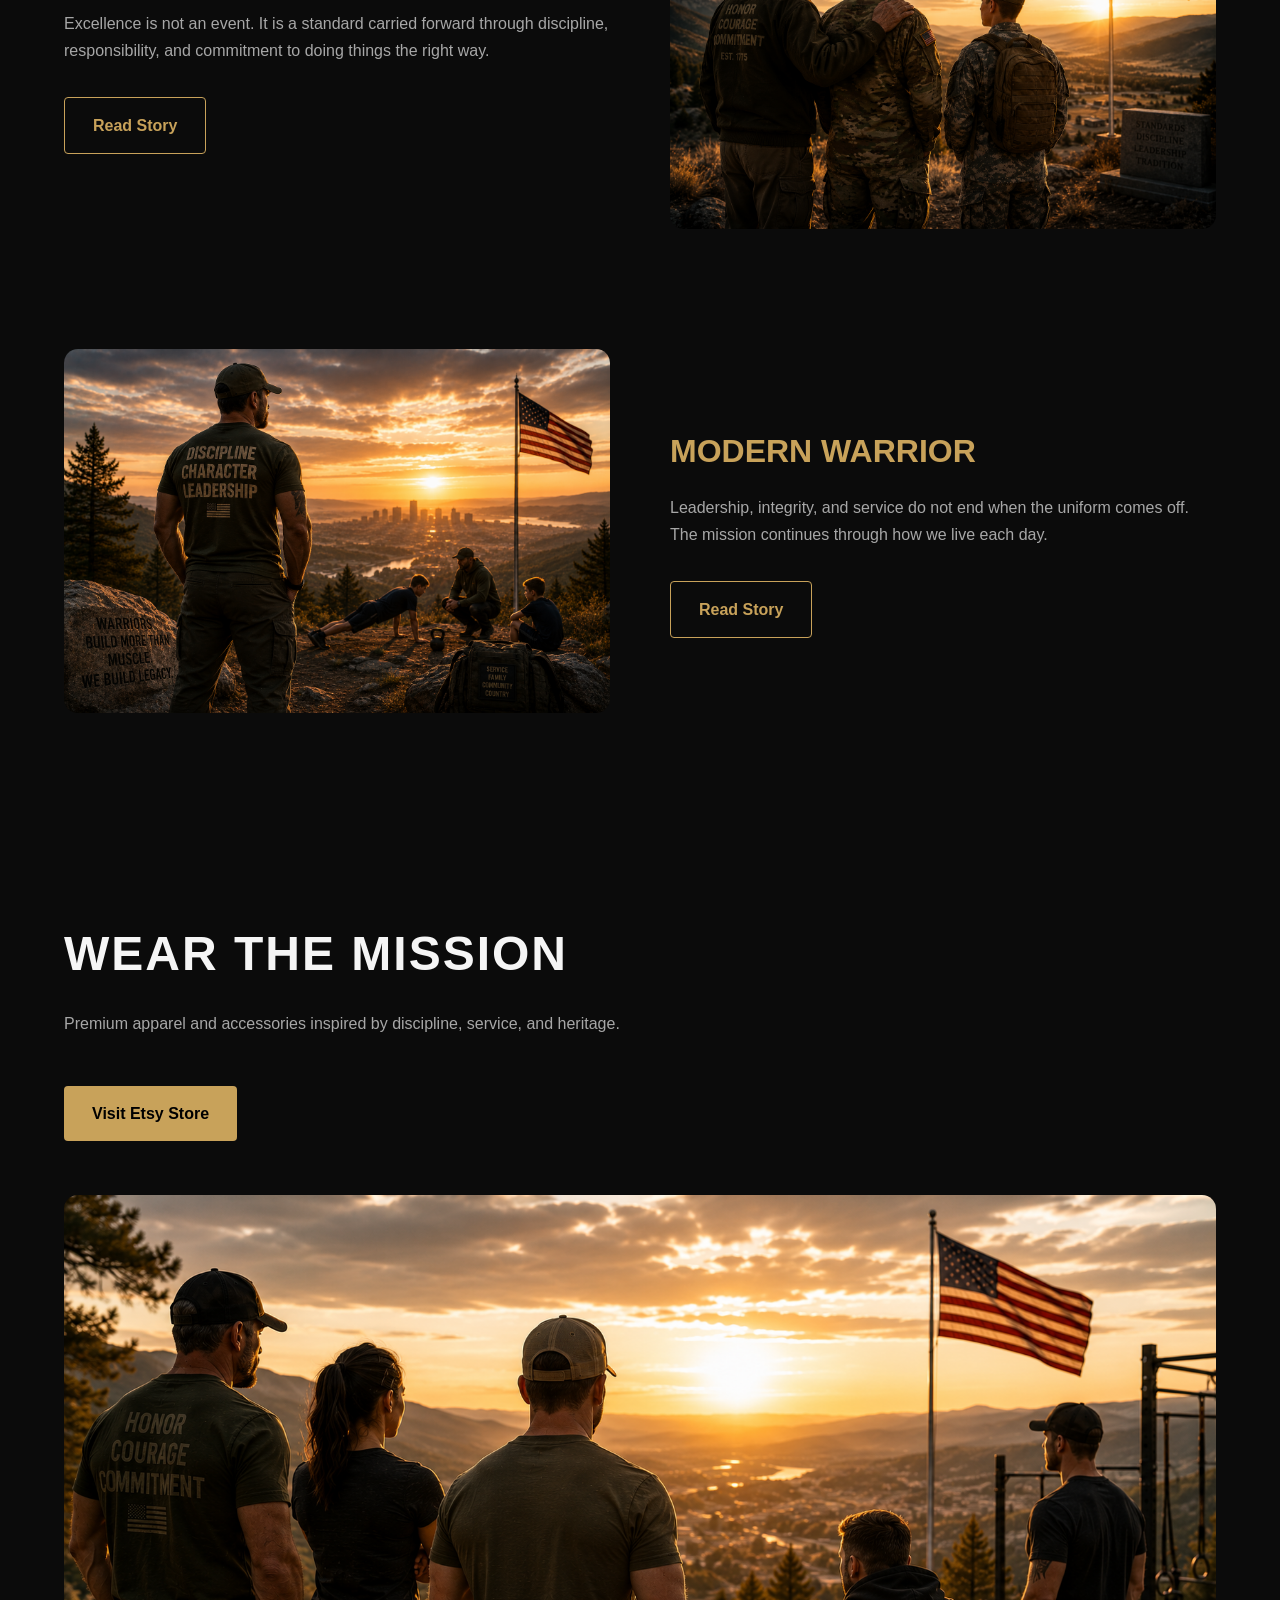
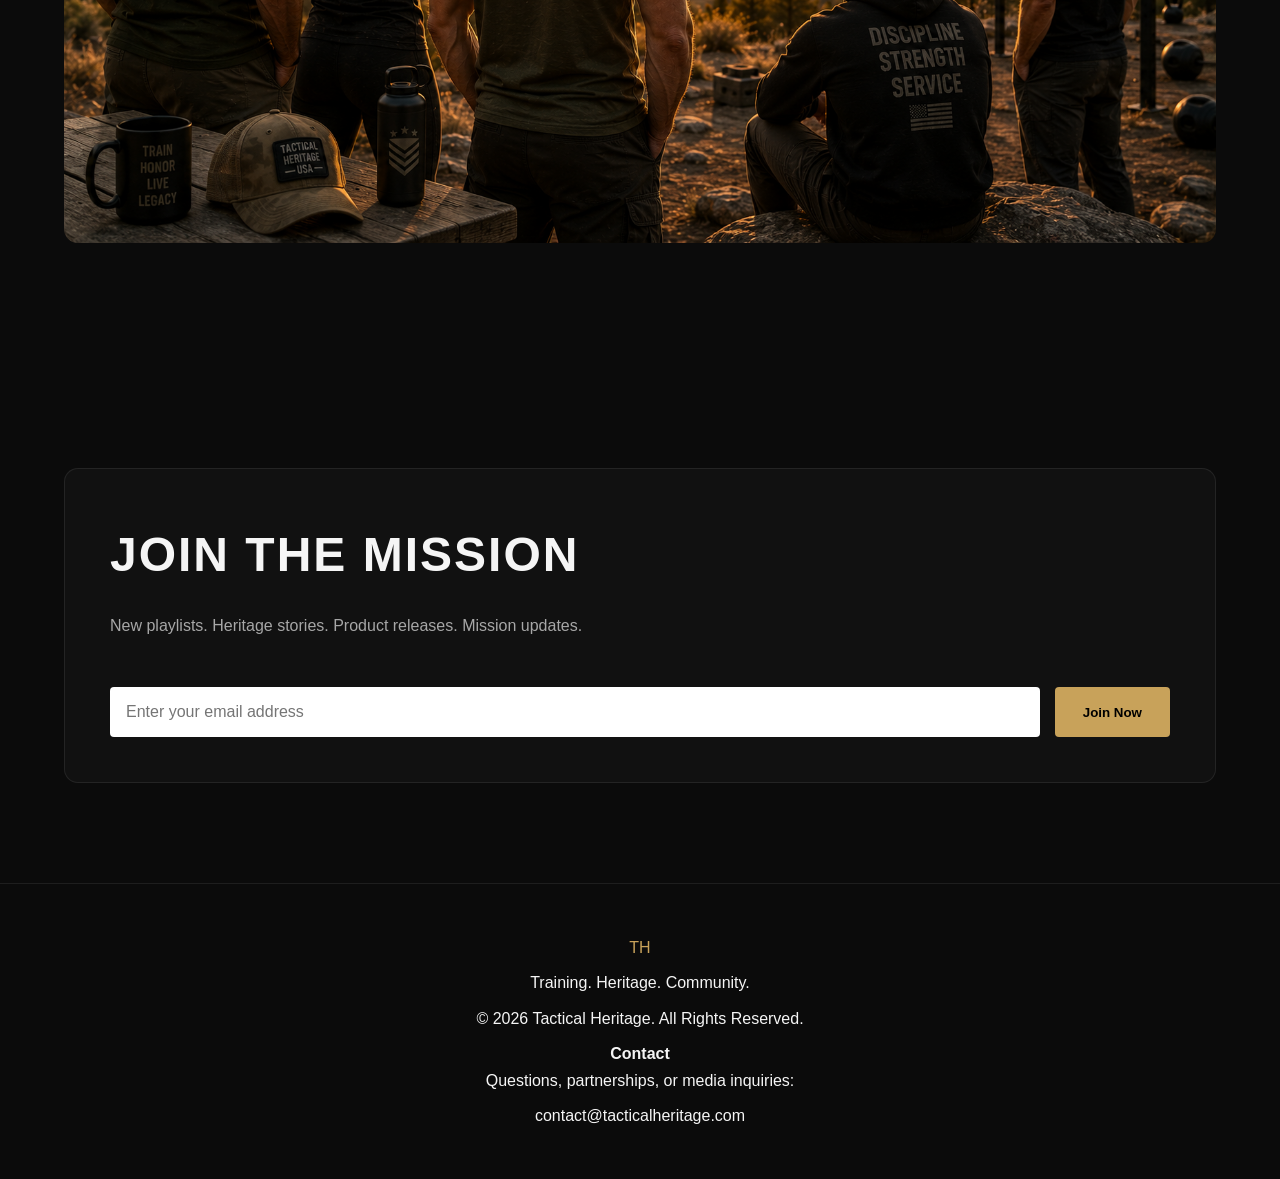
==== commit 59482109: "Update index.html additional title change" ====
--- a/index.html
+++ b/index.html
@@ -227,7 +227,7 @@
                     <h3>Endurance Operations</h3>
 
                     <p>
-                        Driving Techno • Endurance • Mental Toughness
+                        Motivation • Endurance • Mental Toughness
                     </p>
 
                     <br>
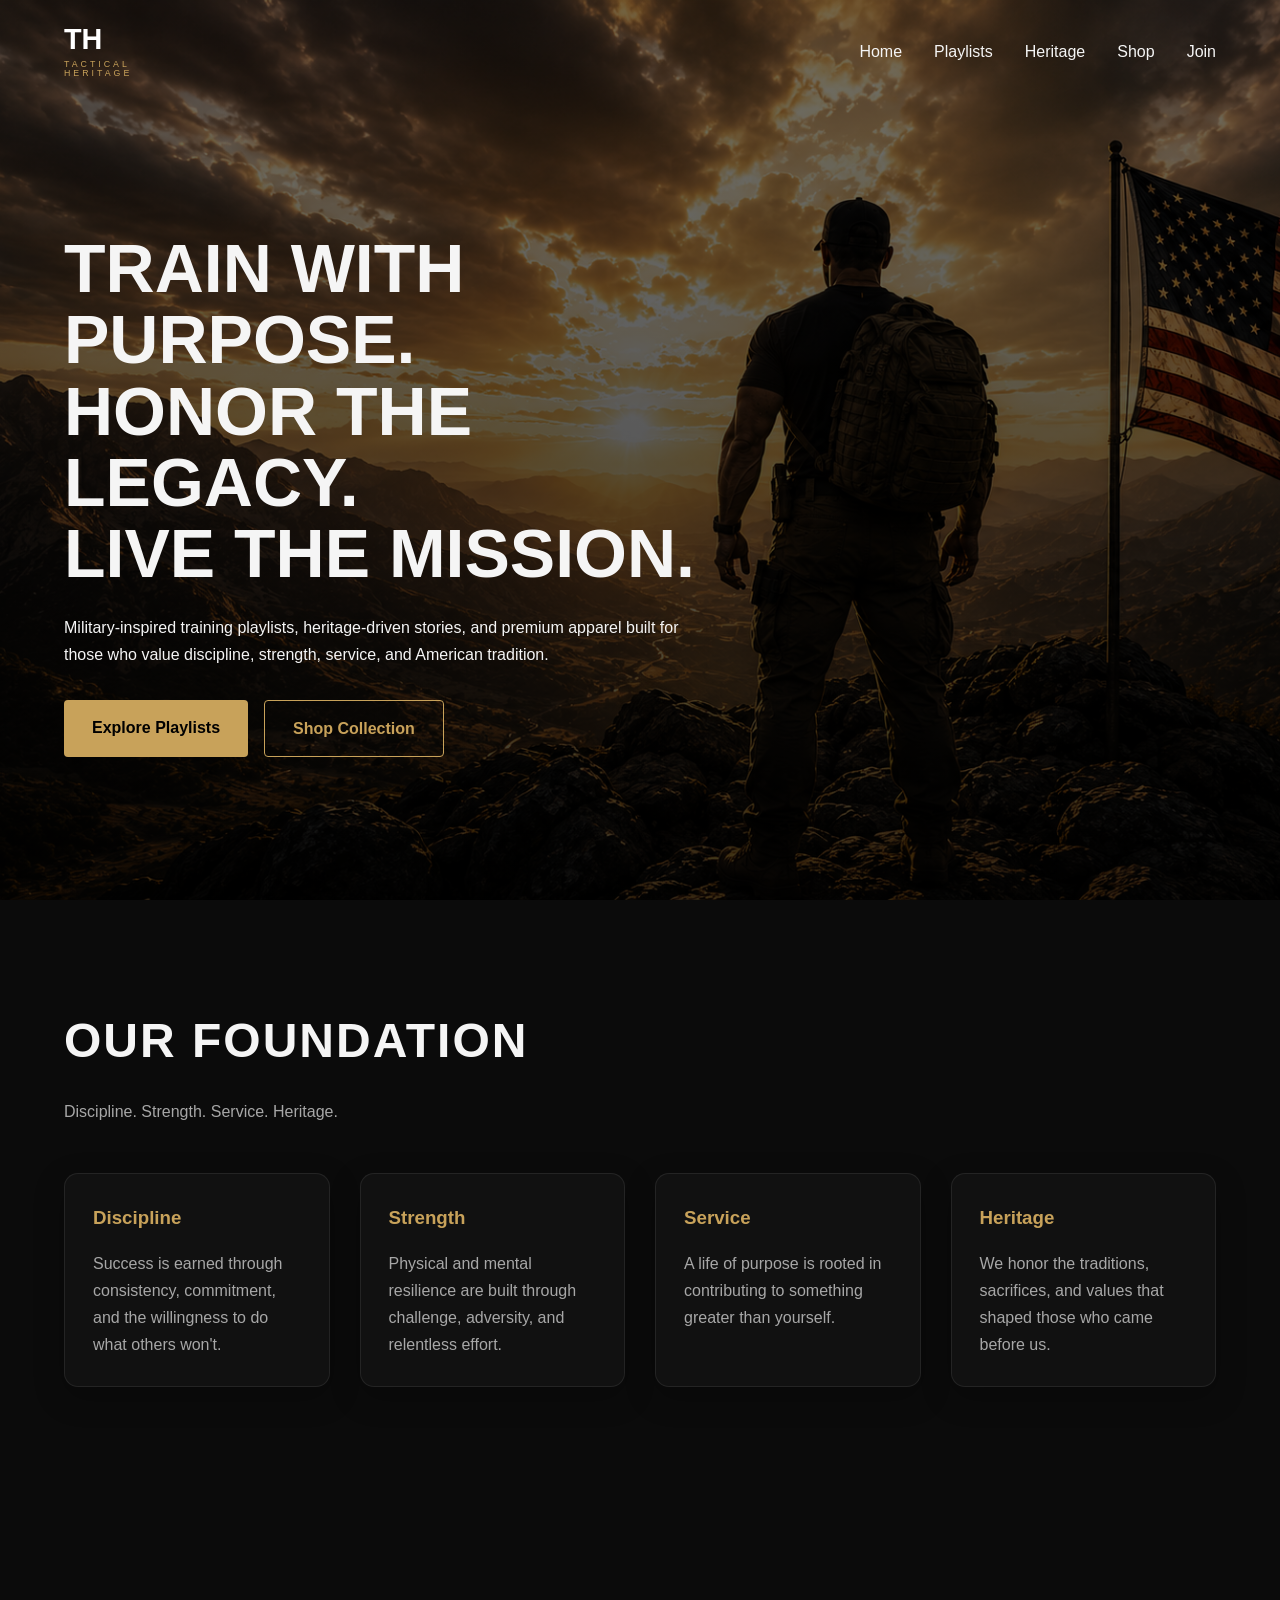
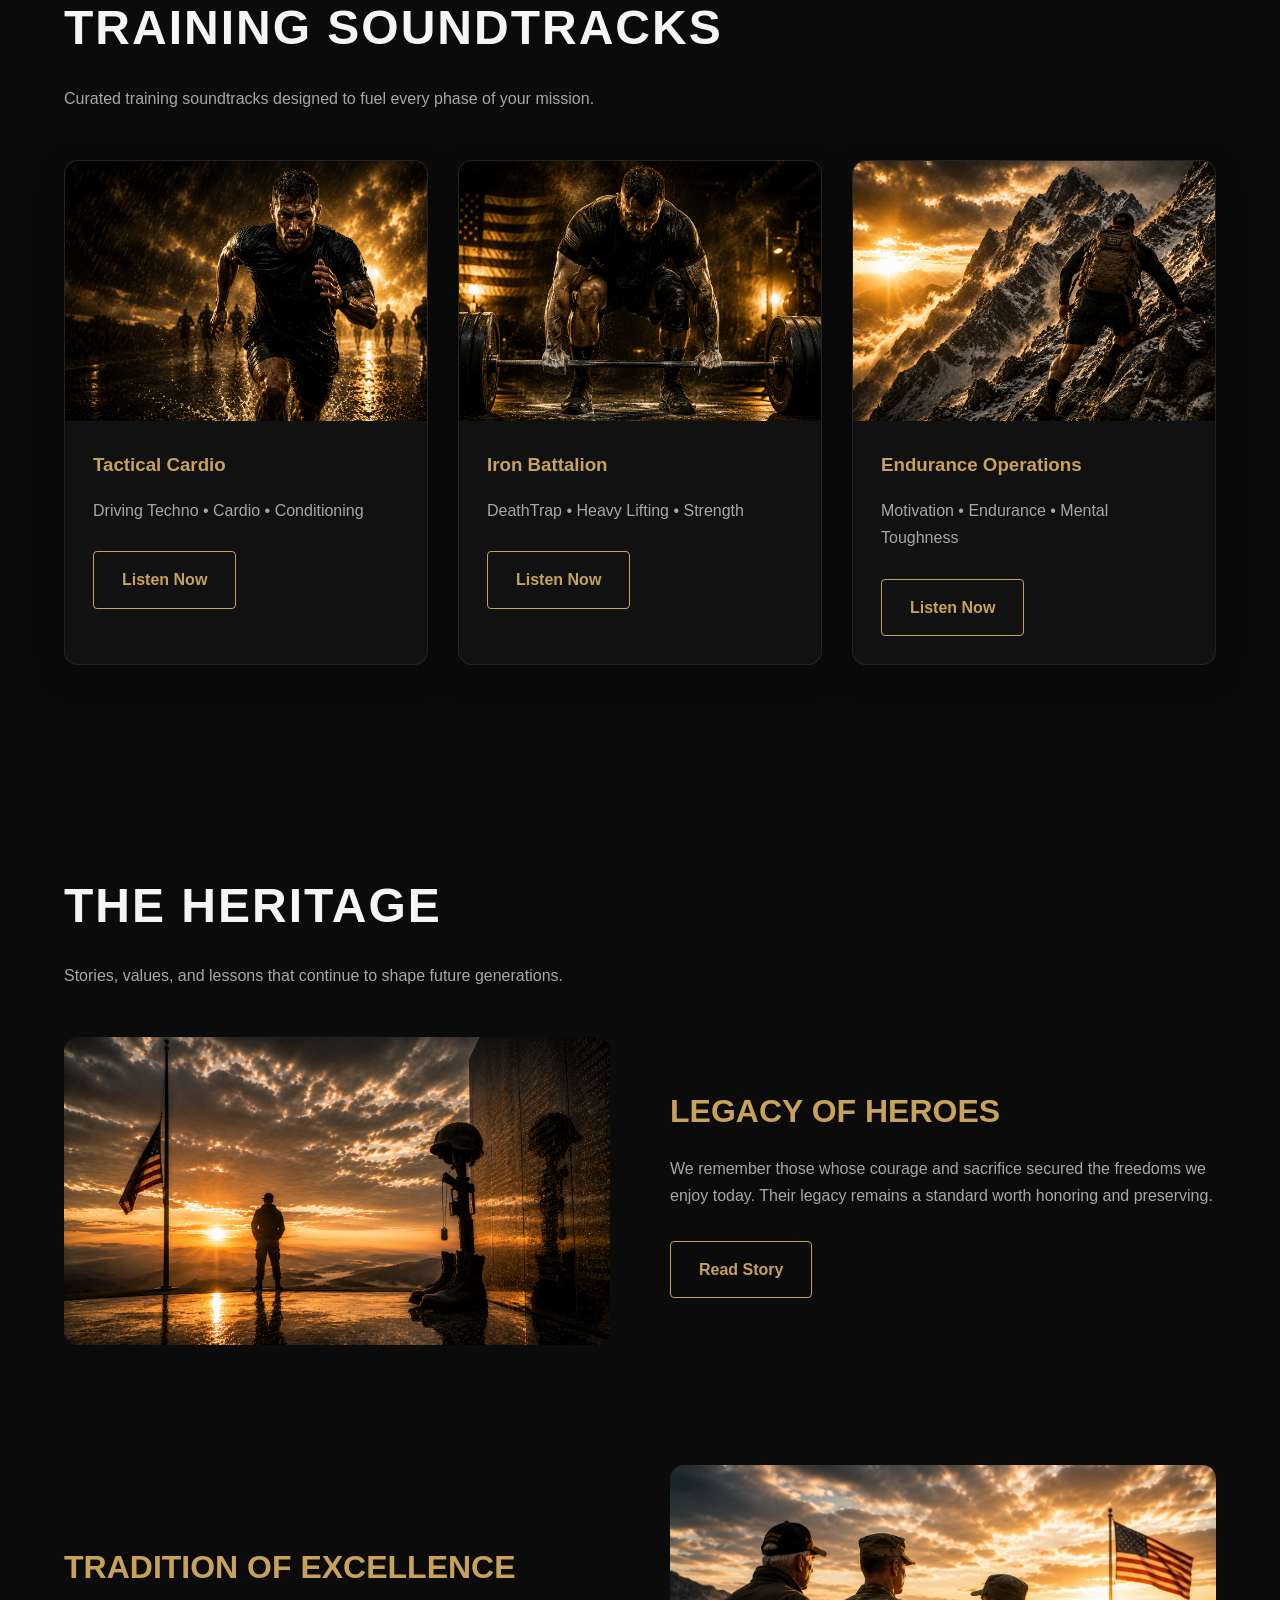
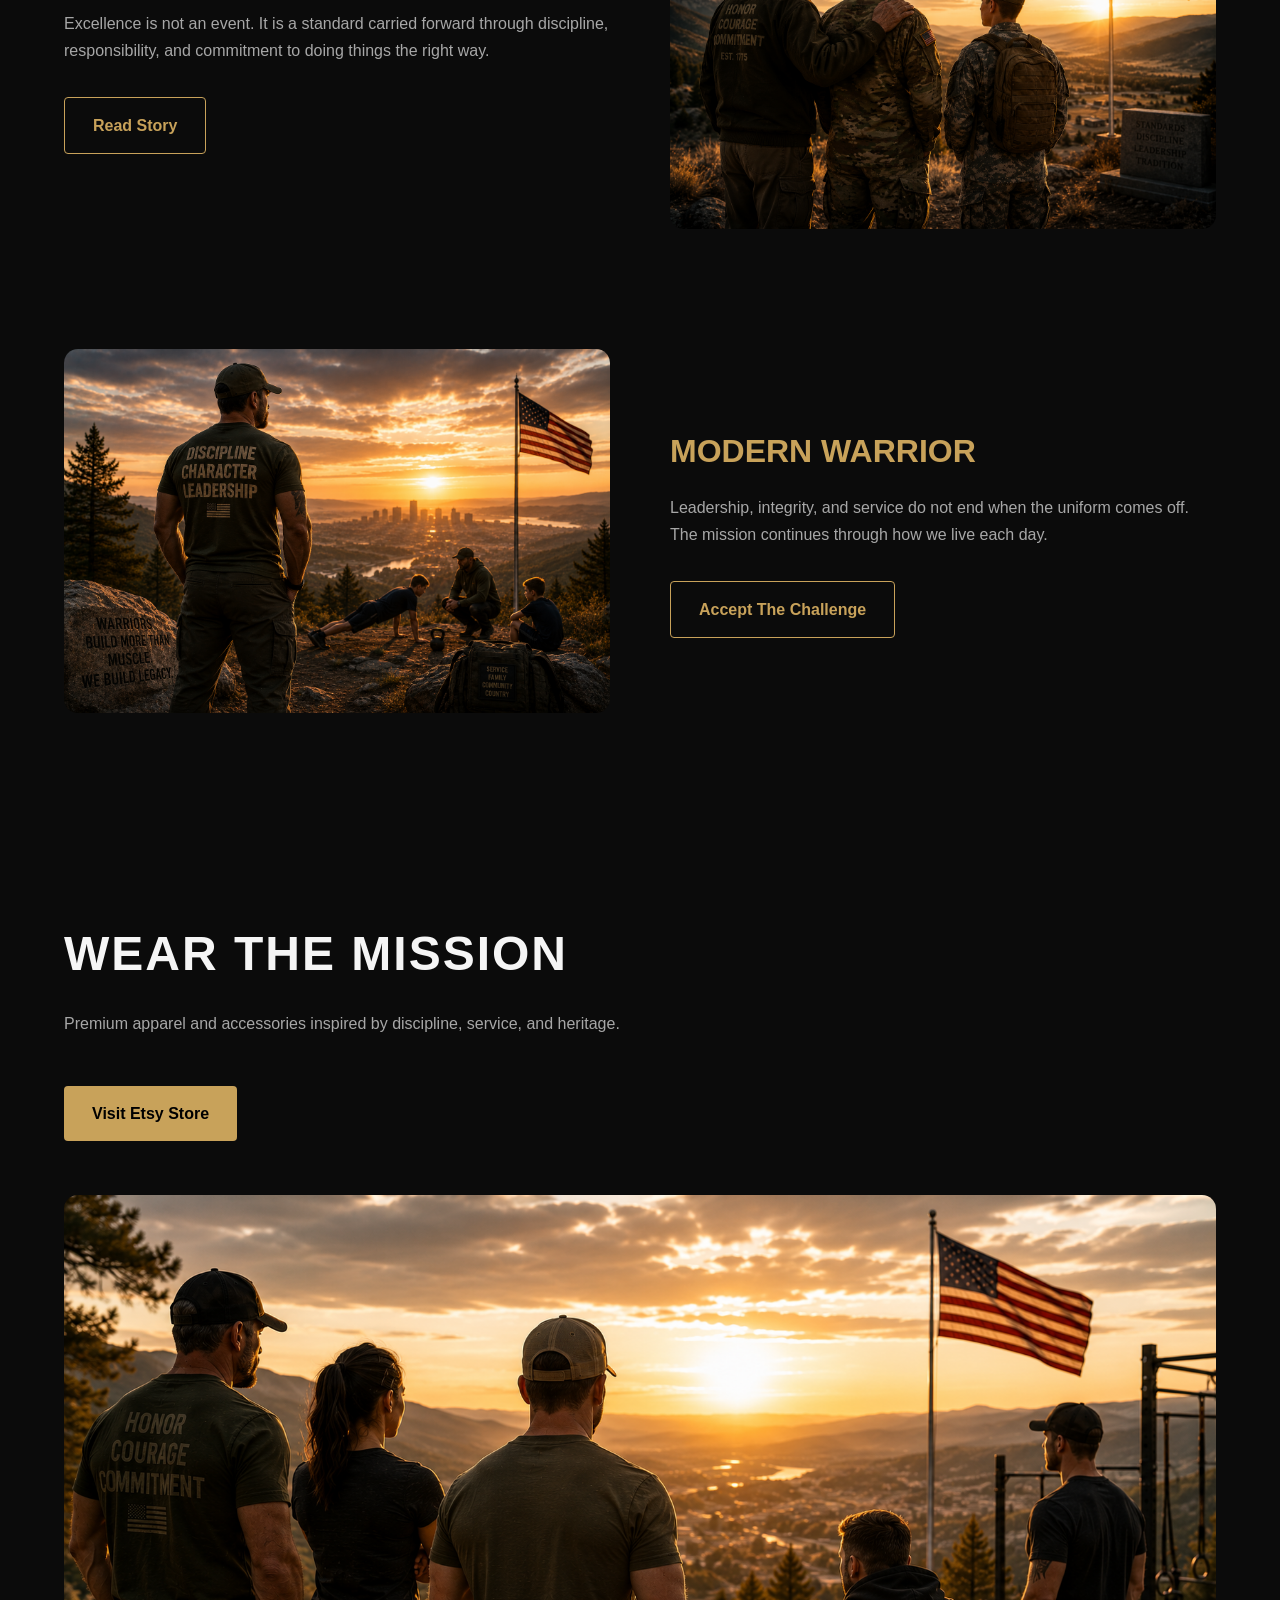
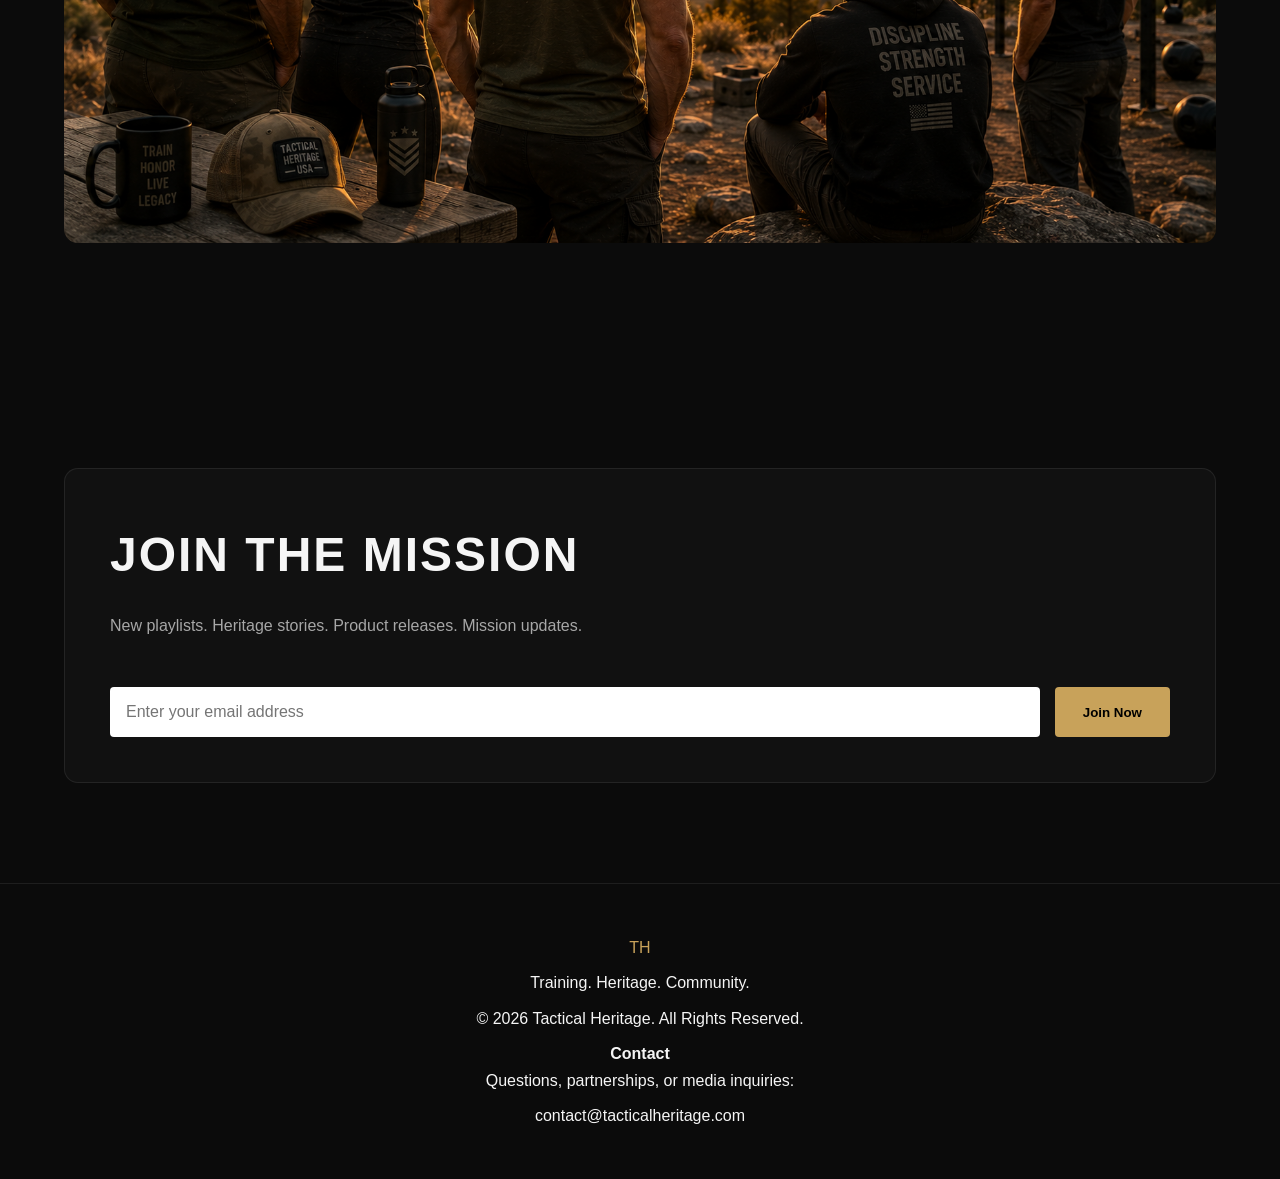
==== commit b3947843: "Update index.html added moddern warrior page" ====
--- a/index.html
+++ b/index.html
@@ -331,9 +331,9 @@
                         Leadership, integrity, and service do not end when the uniform comes off. The mission continues through how we live each day.
                     </p>
 
-                    <a href="#" class="btn btn-outline">
-                        Read Story
-                    </a>
+                    <a href="pages/modern-warrior.html" class="btn btn-outline">
+    Accept The Challenge
+</a>
 
                 </div>
 
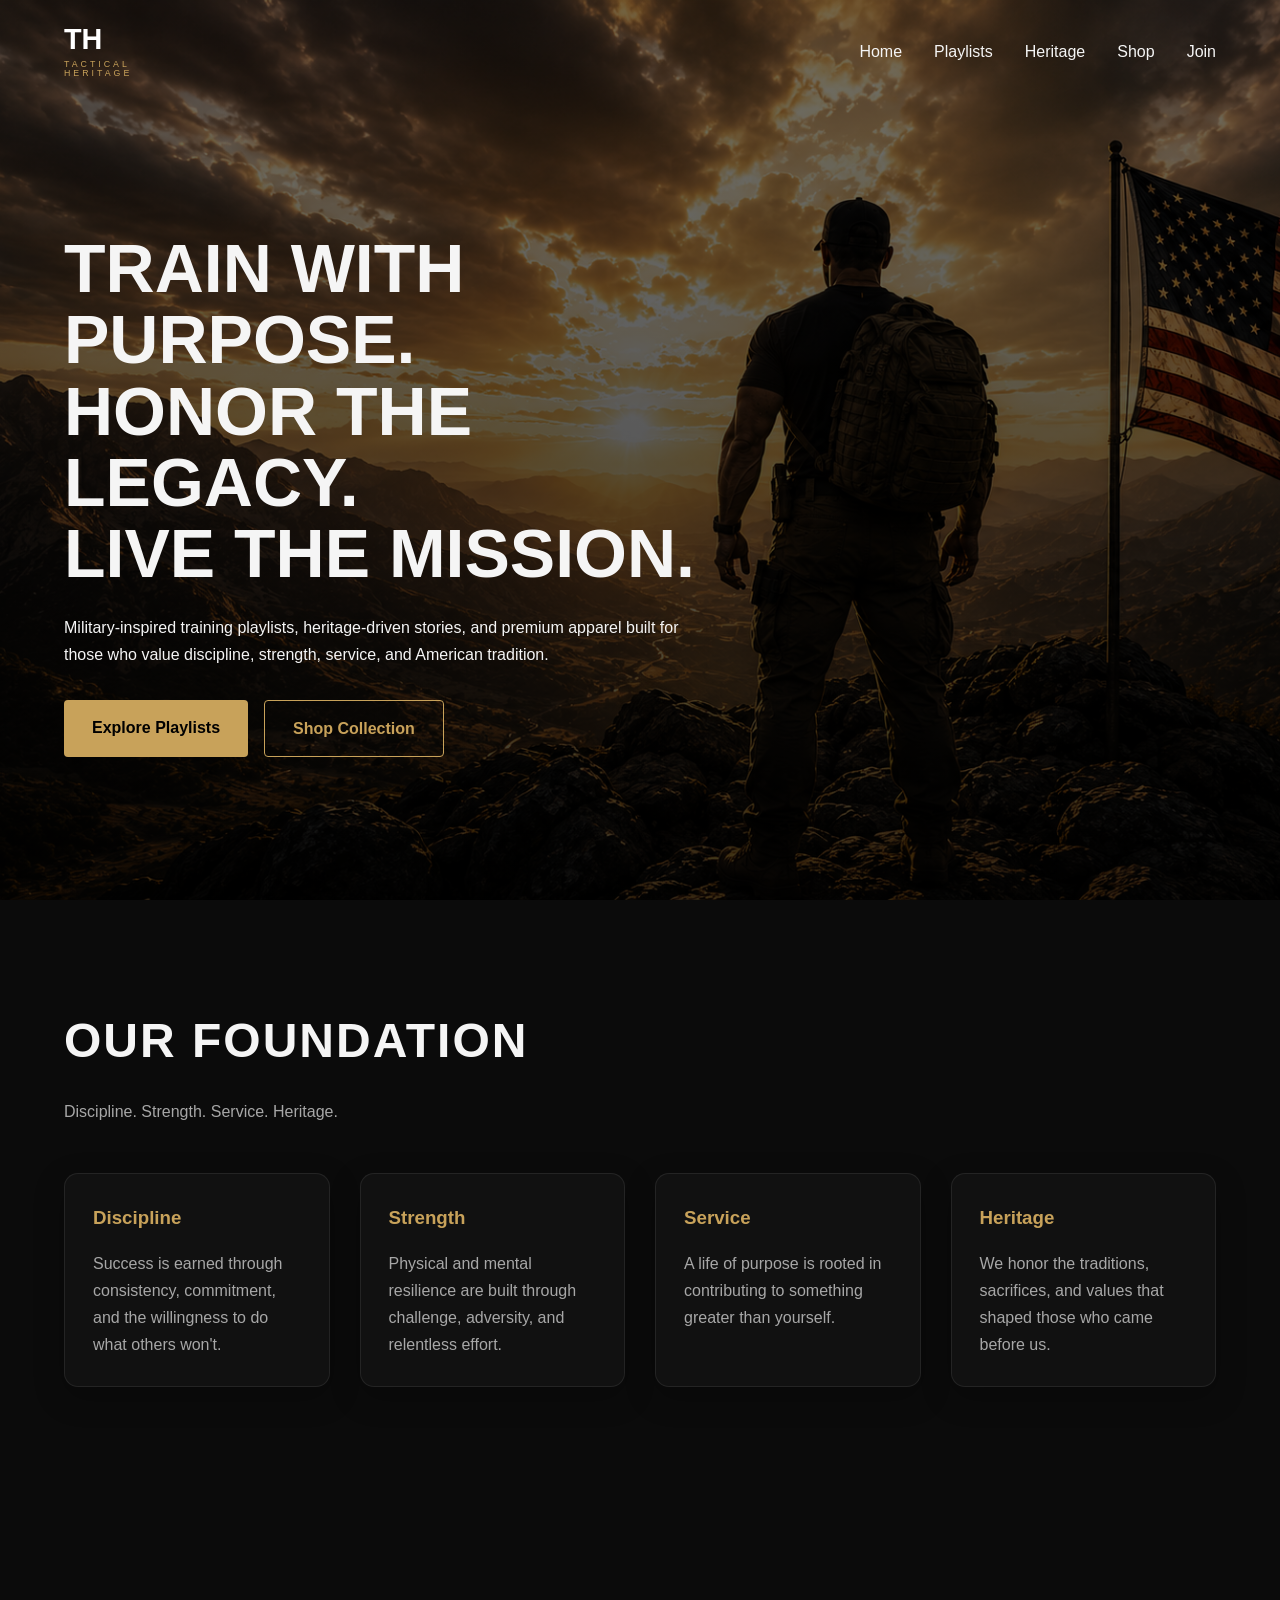
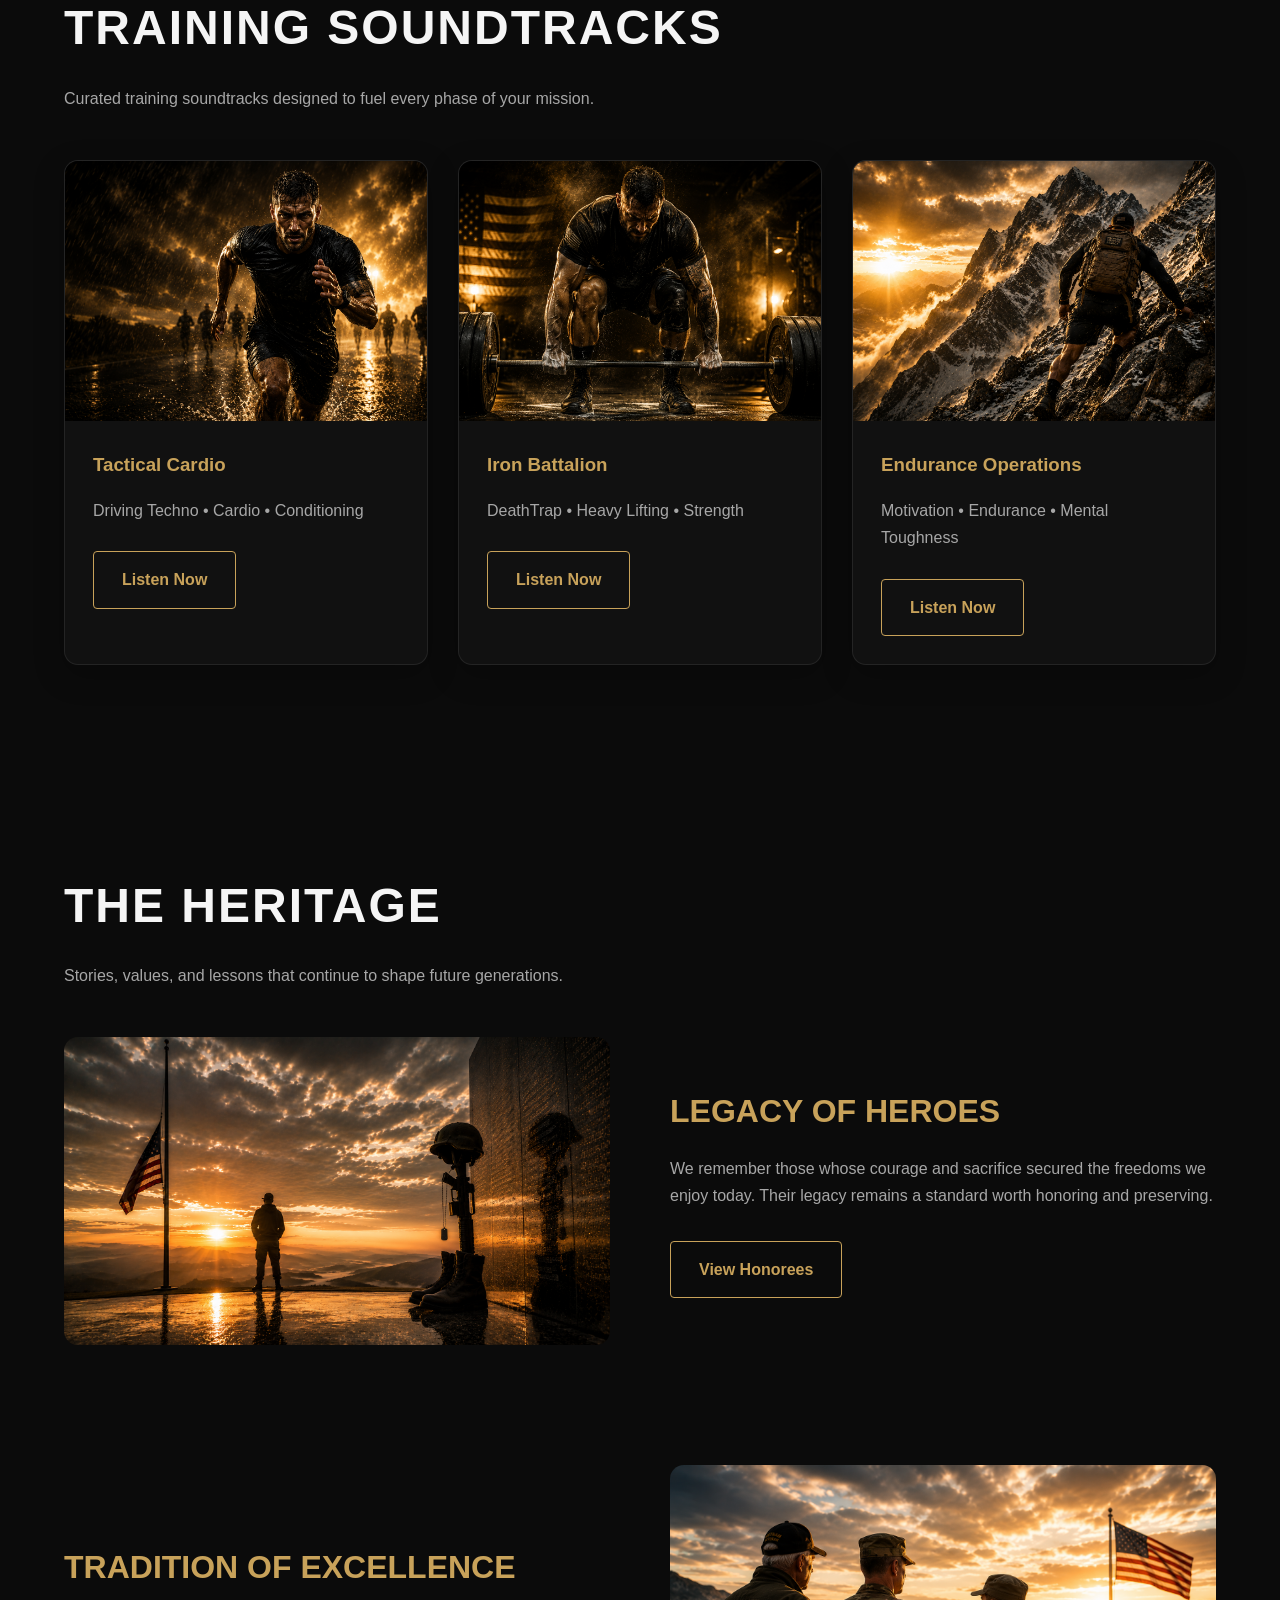
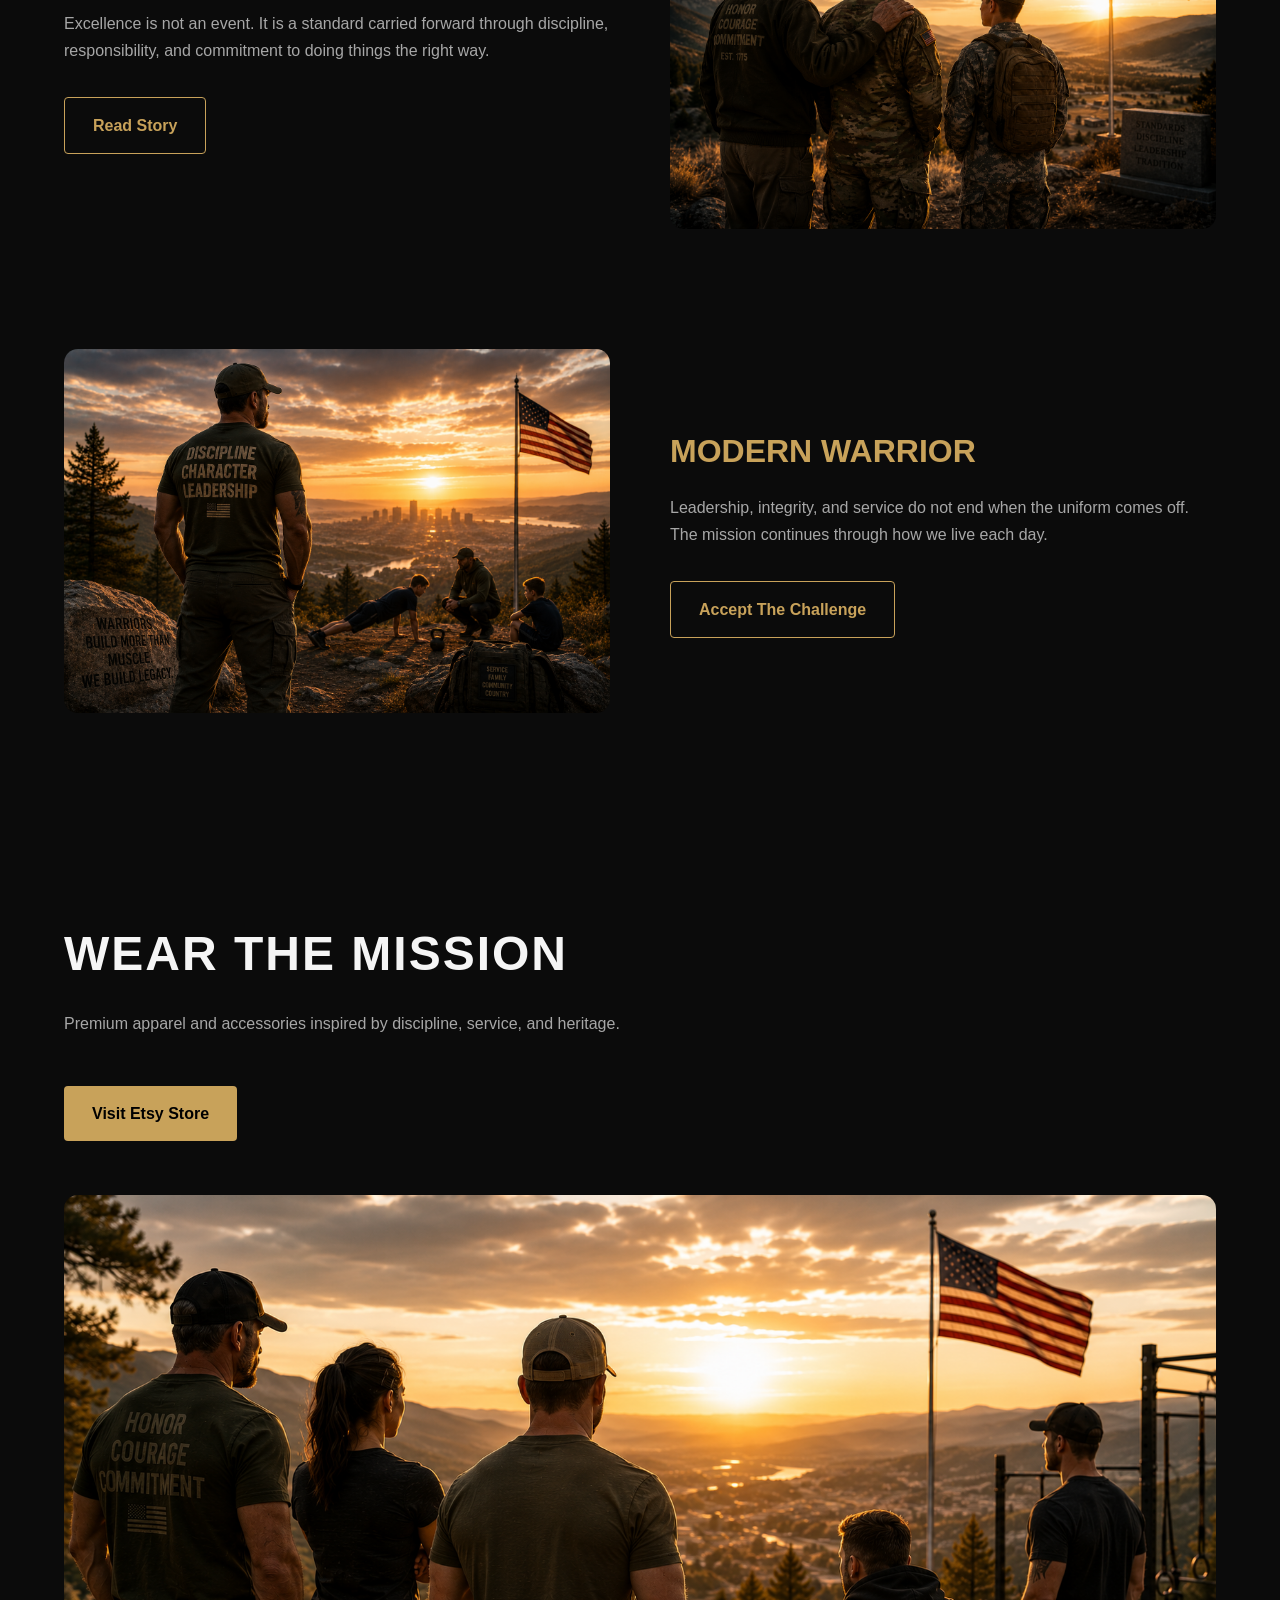
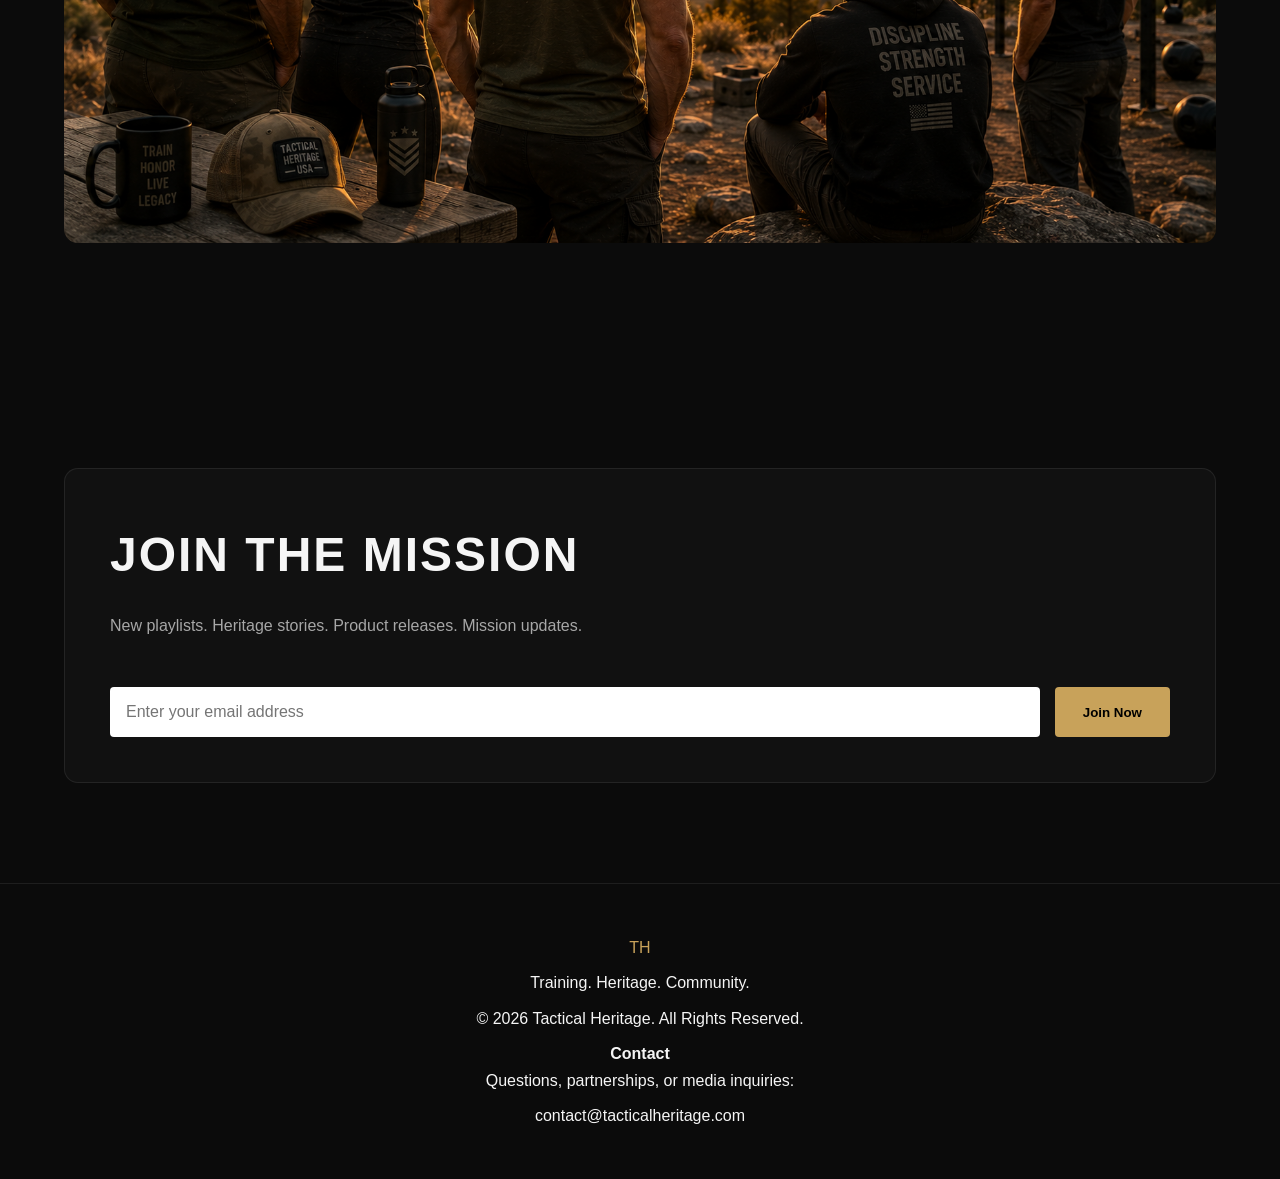
==== commit 0b5263df: "Update index.html heroes added" ====
--- a/index.html
+++ b/index.html
@@ -281,9 +281,9 @@
                         We remember those whose courage and sacrifice secured the freedoms we enjoy today. Their legacy remains a standard worth honoring and preserving.
                     </p>
 
-                    <a href="#" class="btn btn-outline">
-                        Read Story
-                    </a>
+                    <a href="pages/legacy-of-heroes.html" class="btn btn-outline">
+    View Honorees
+</a>
 
                 </div>
 
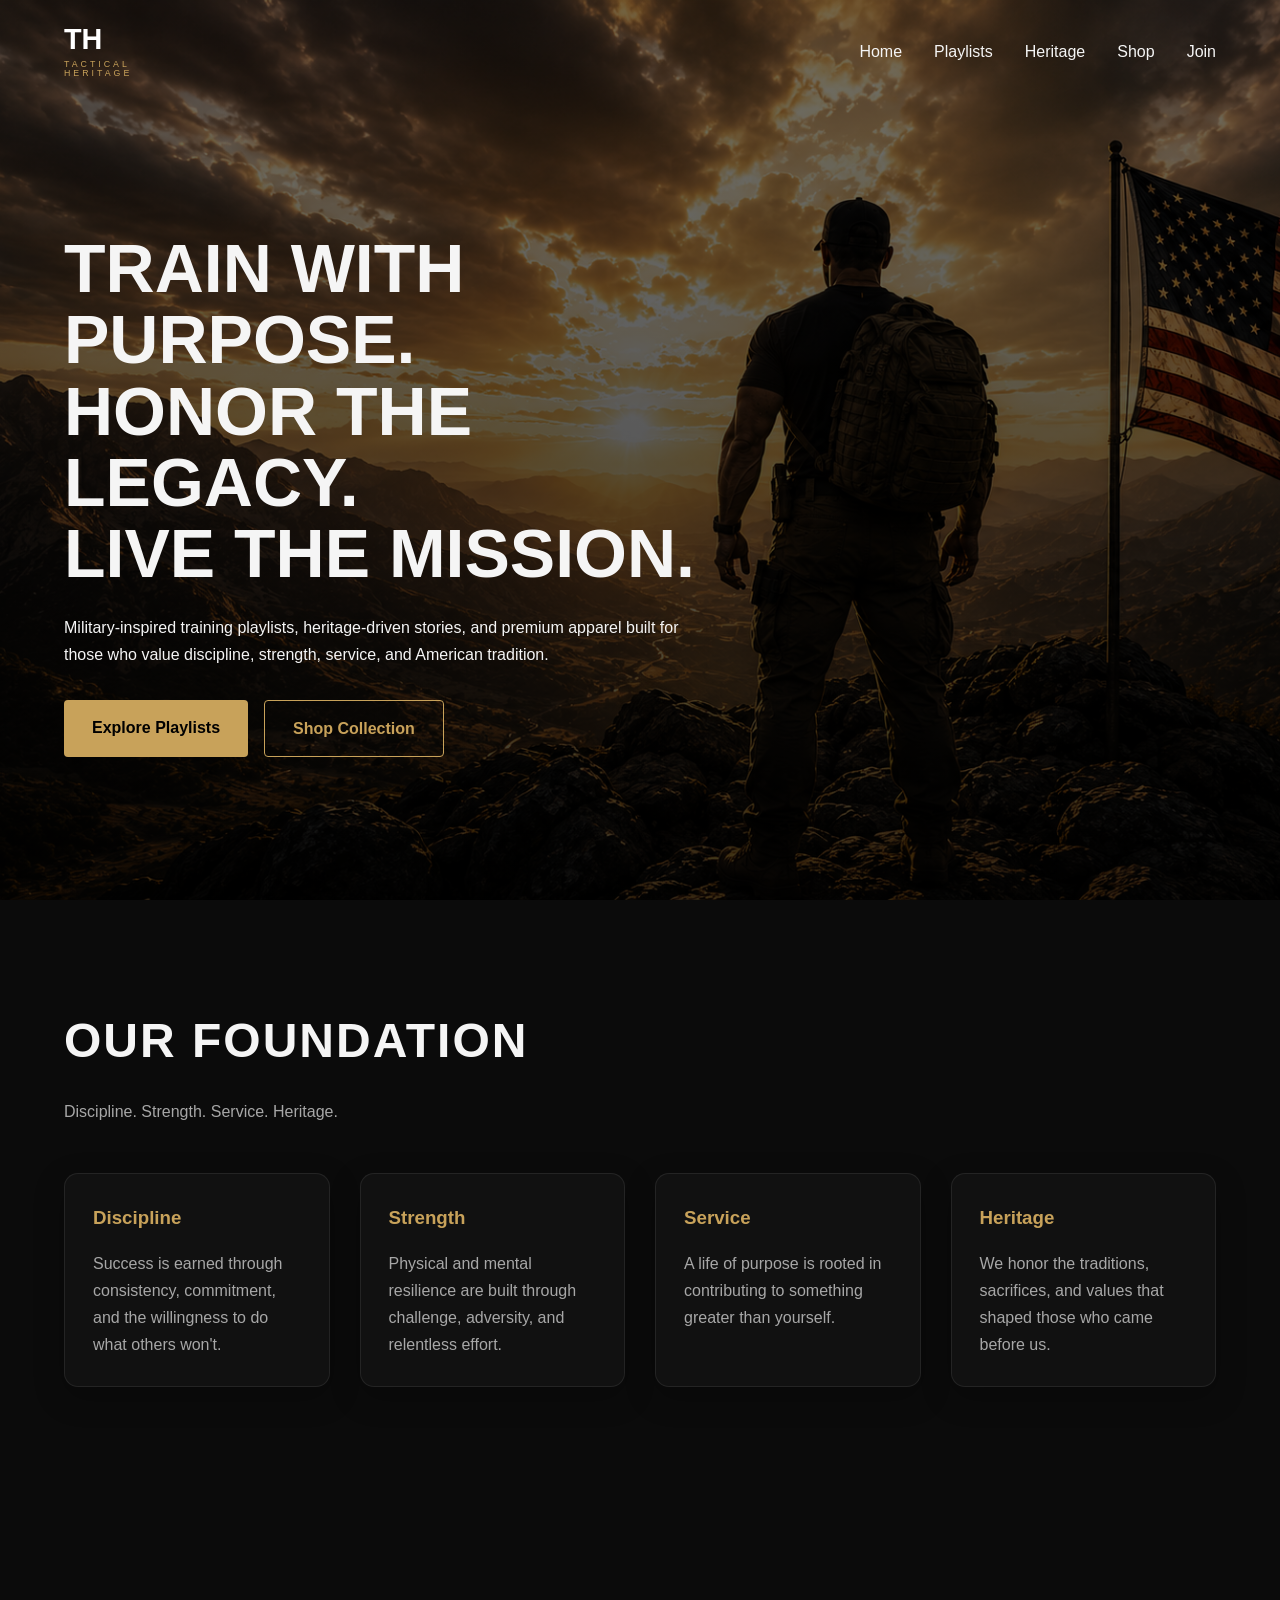
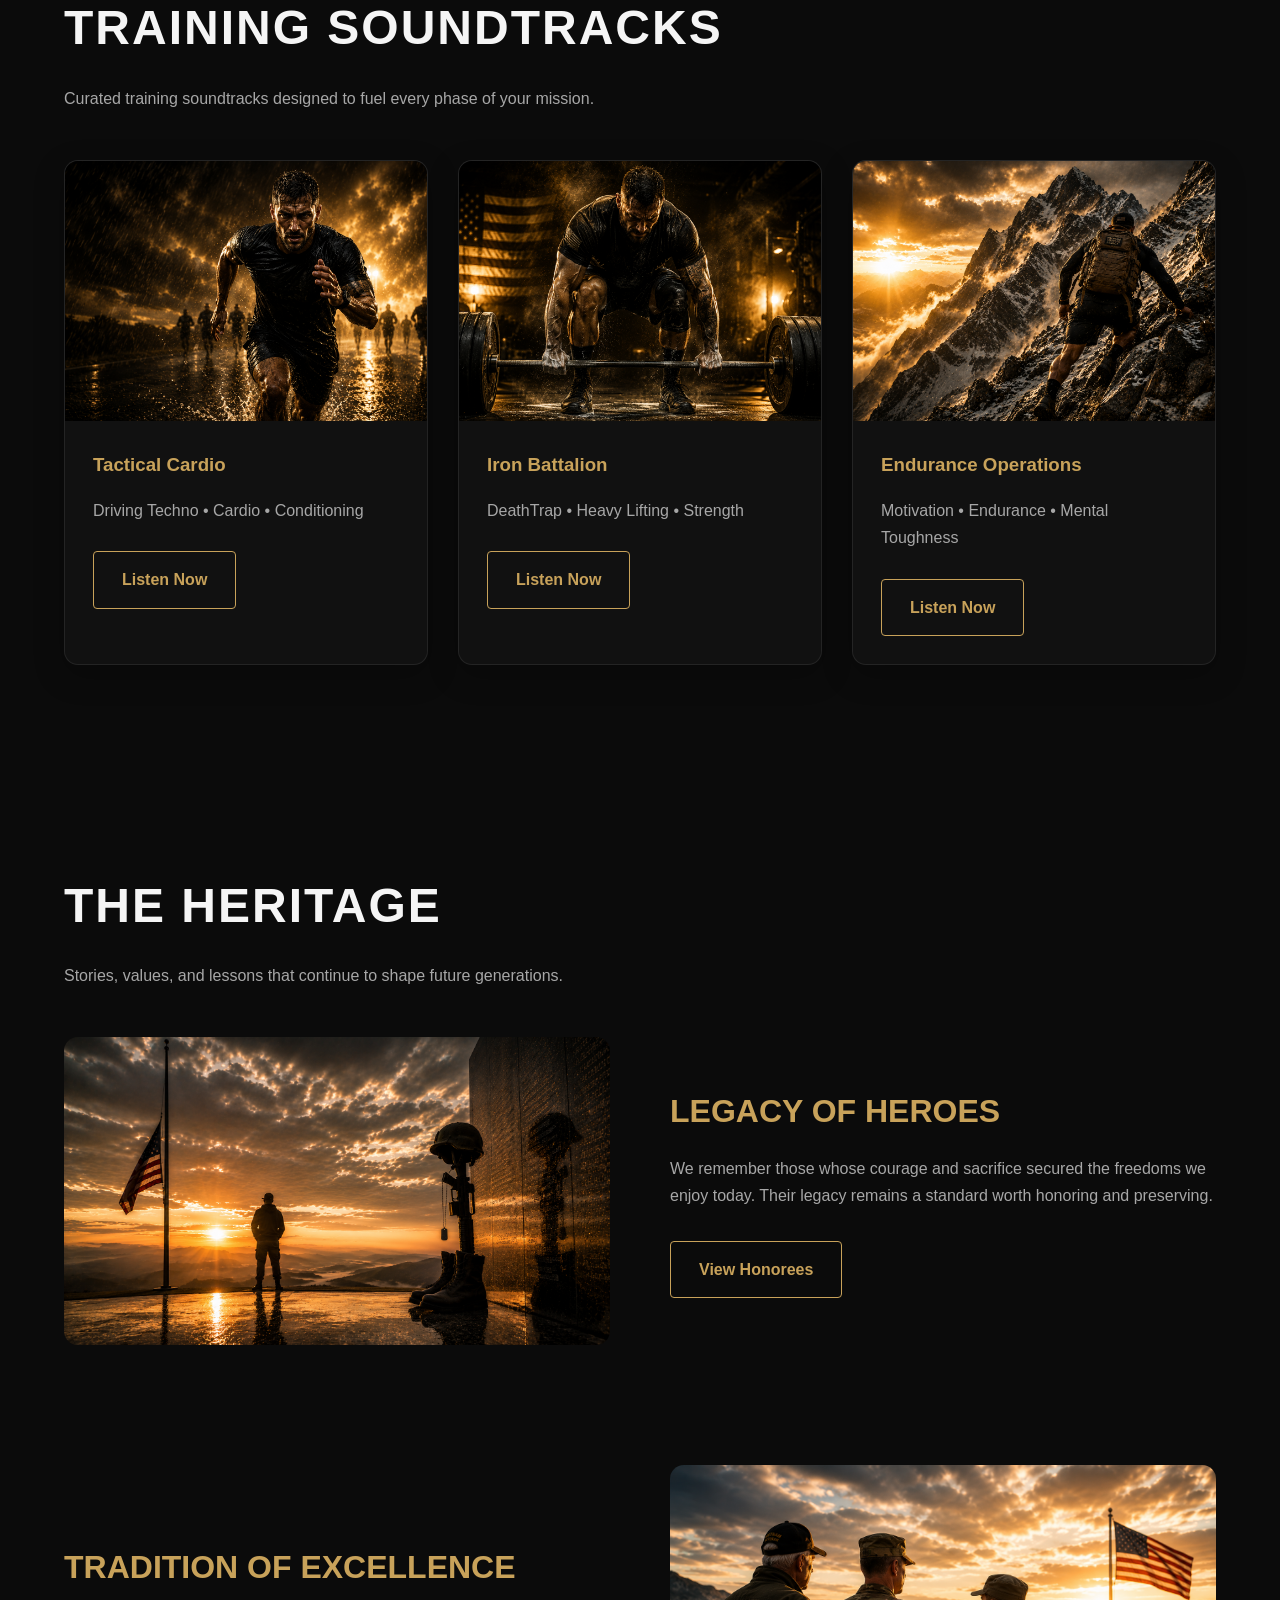
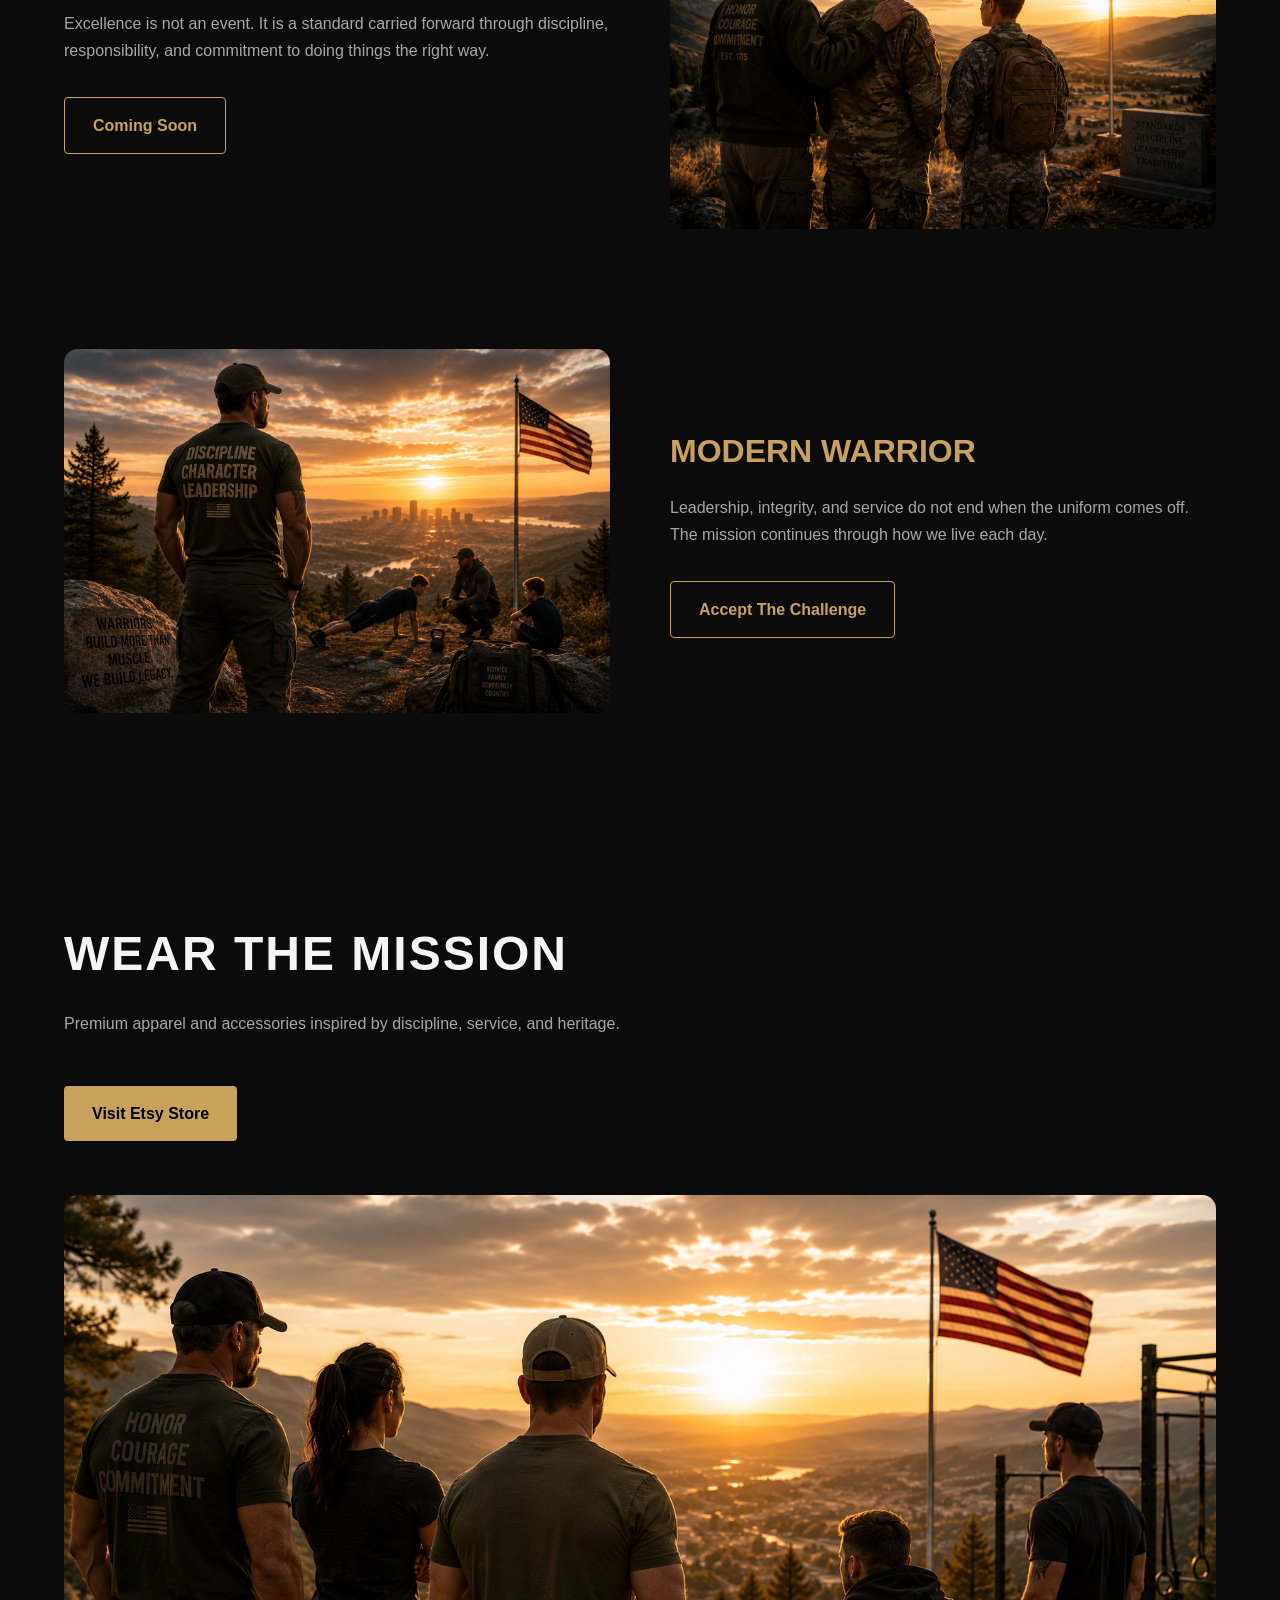
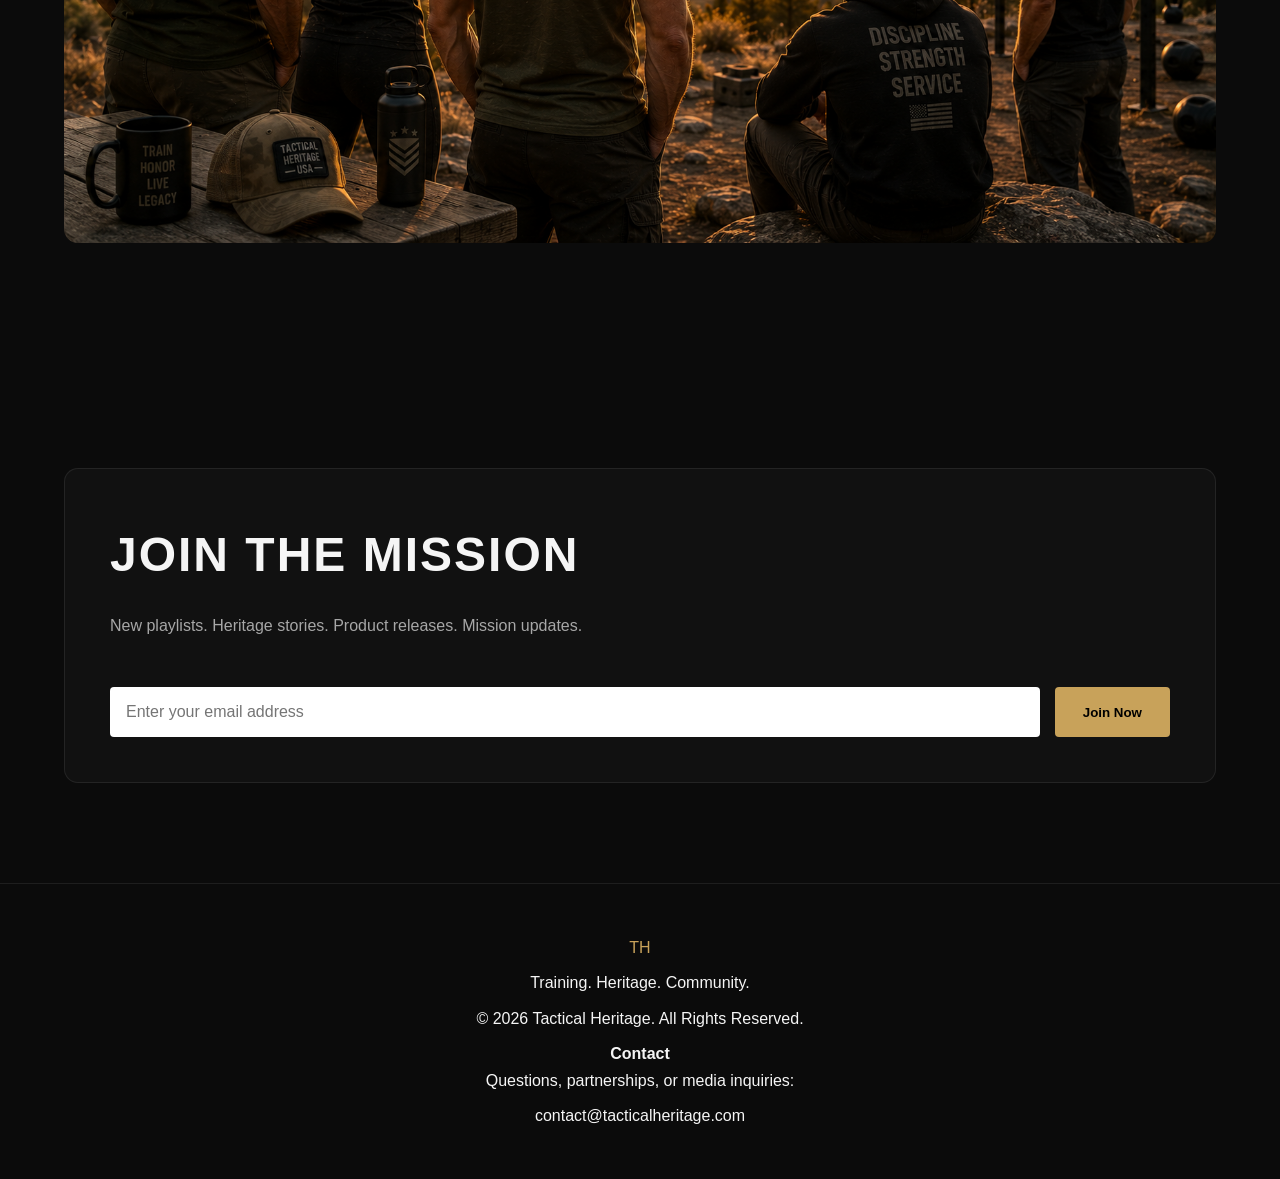
==== commit 87686352: "Update index.html excellence, coming soon." ====
--- a/index.html
+++ b/index.html
@@ -307,7 +307,7 @@
                     </p>
 
                     <a href="#" class="btn btn-outline">
-                        Read Story
+                        Coming Soon
                     </a>
 
                 </div>
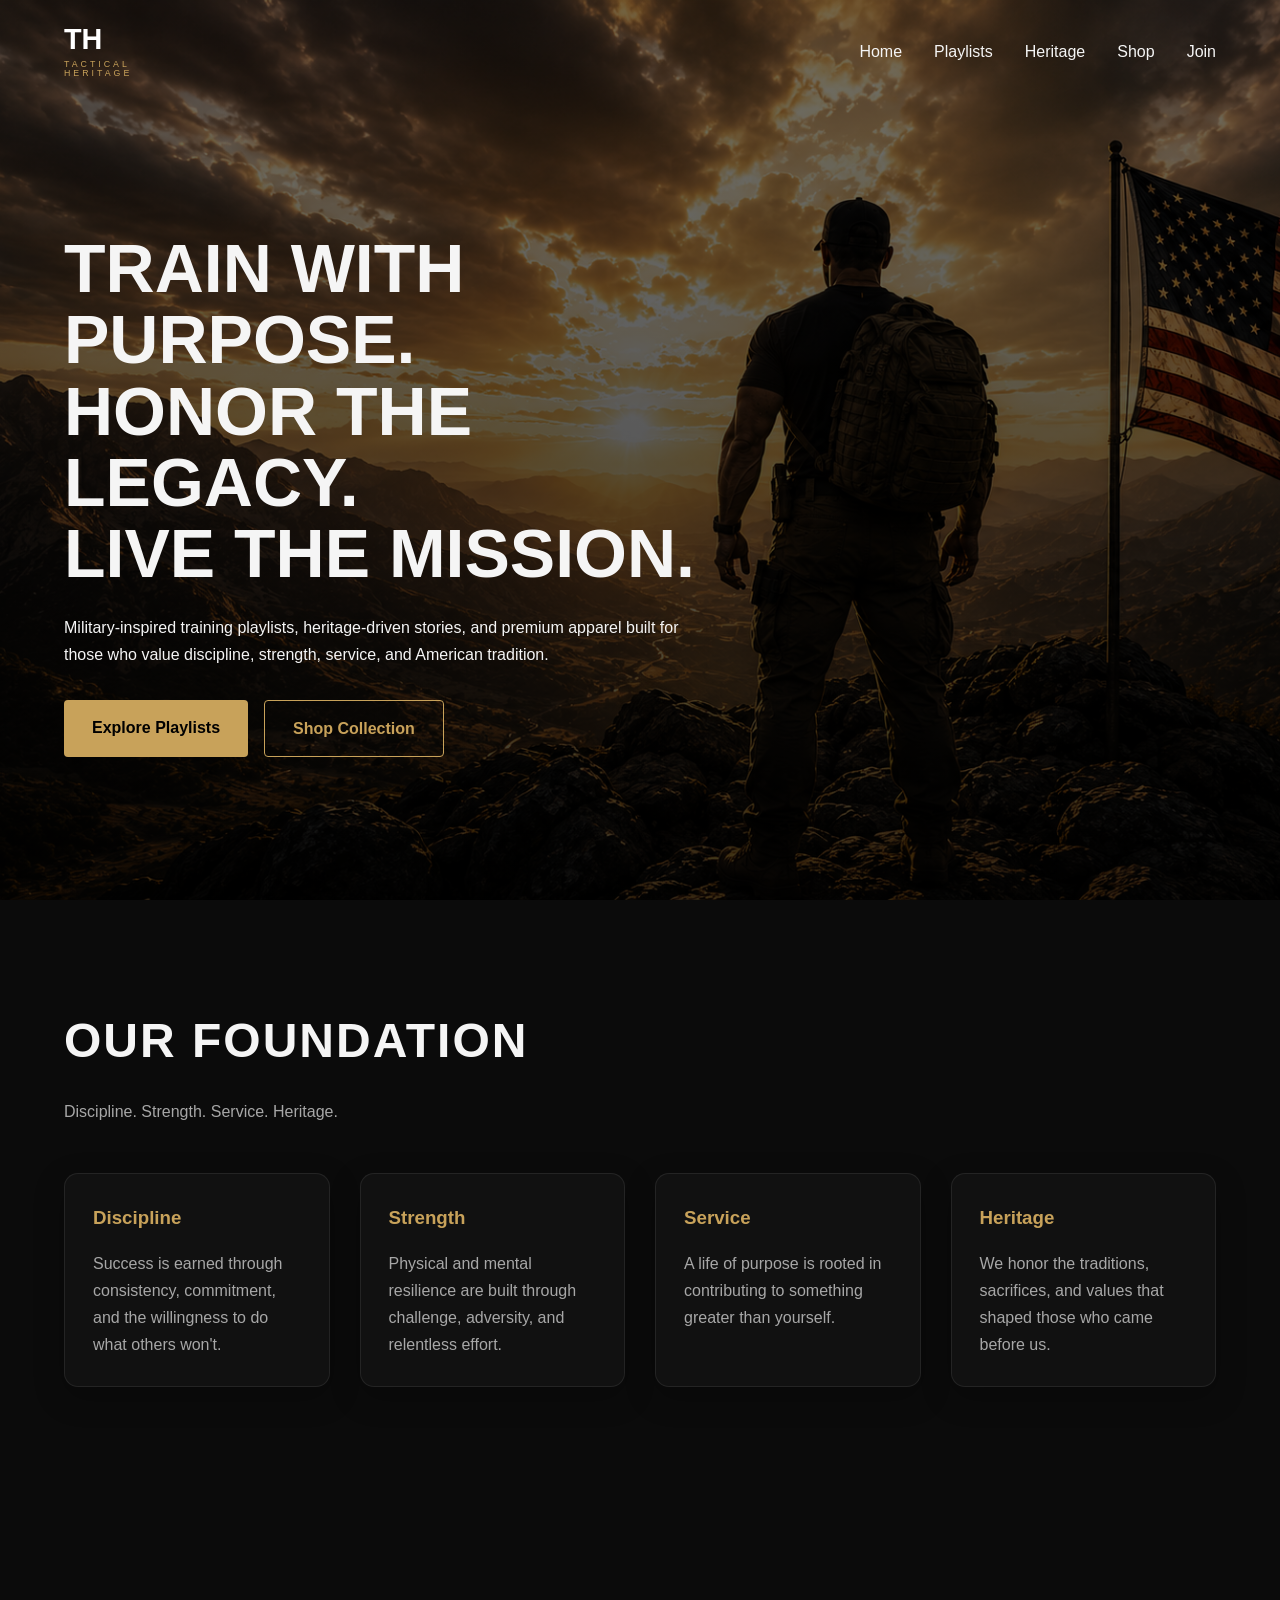
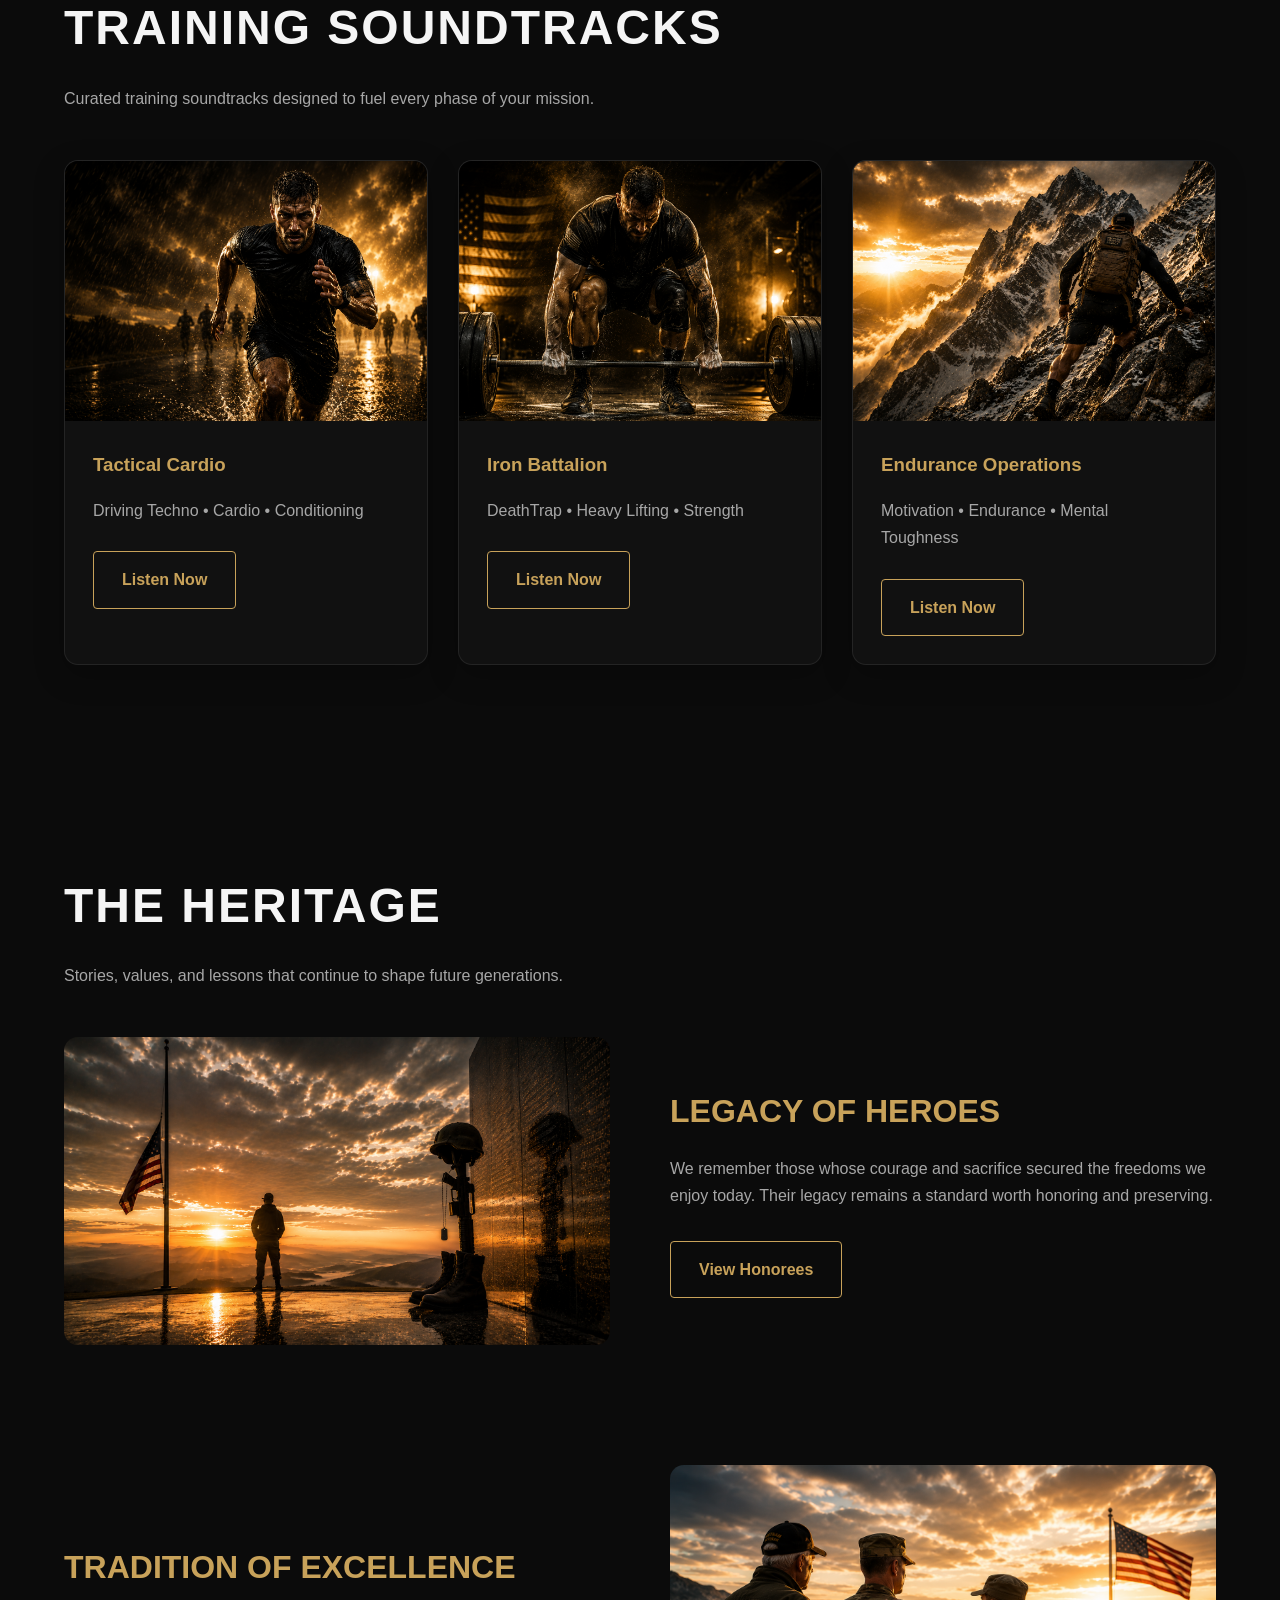
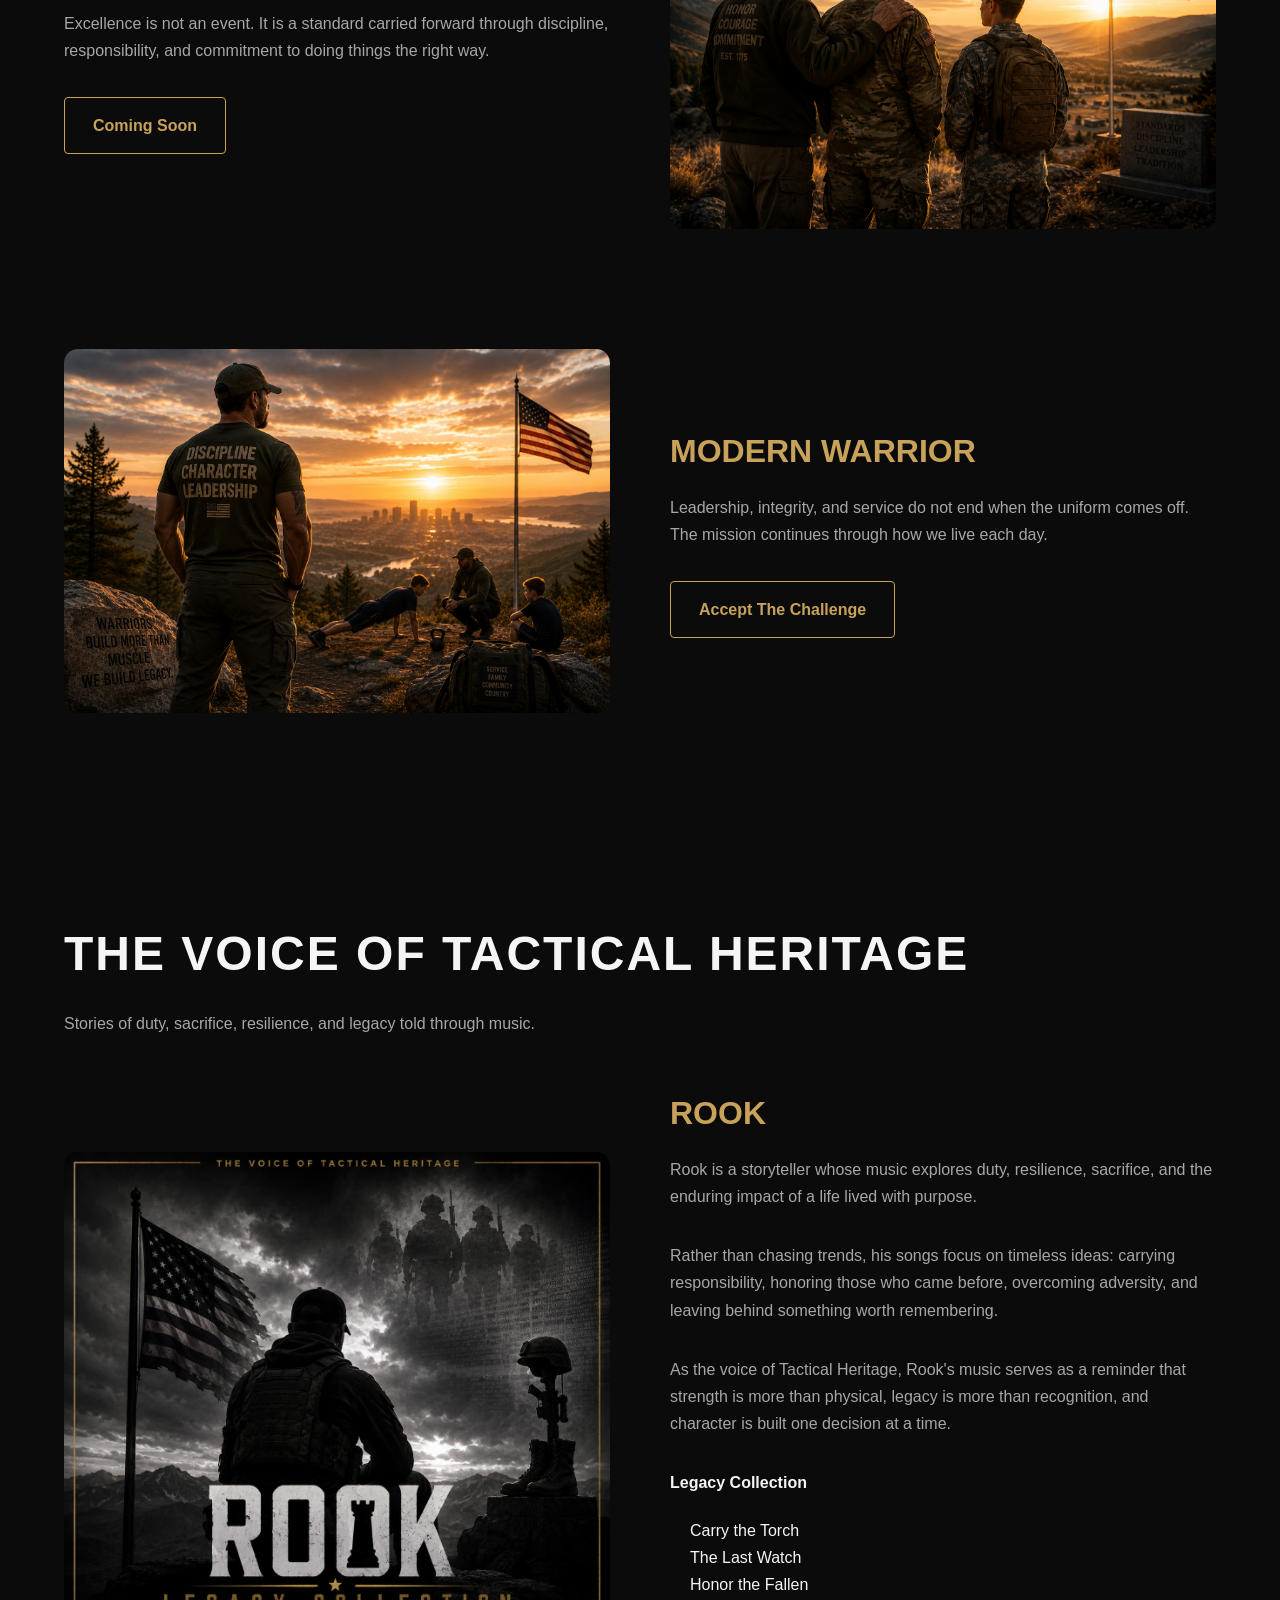
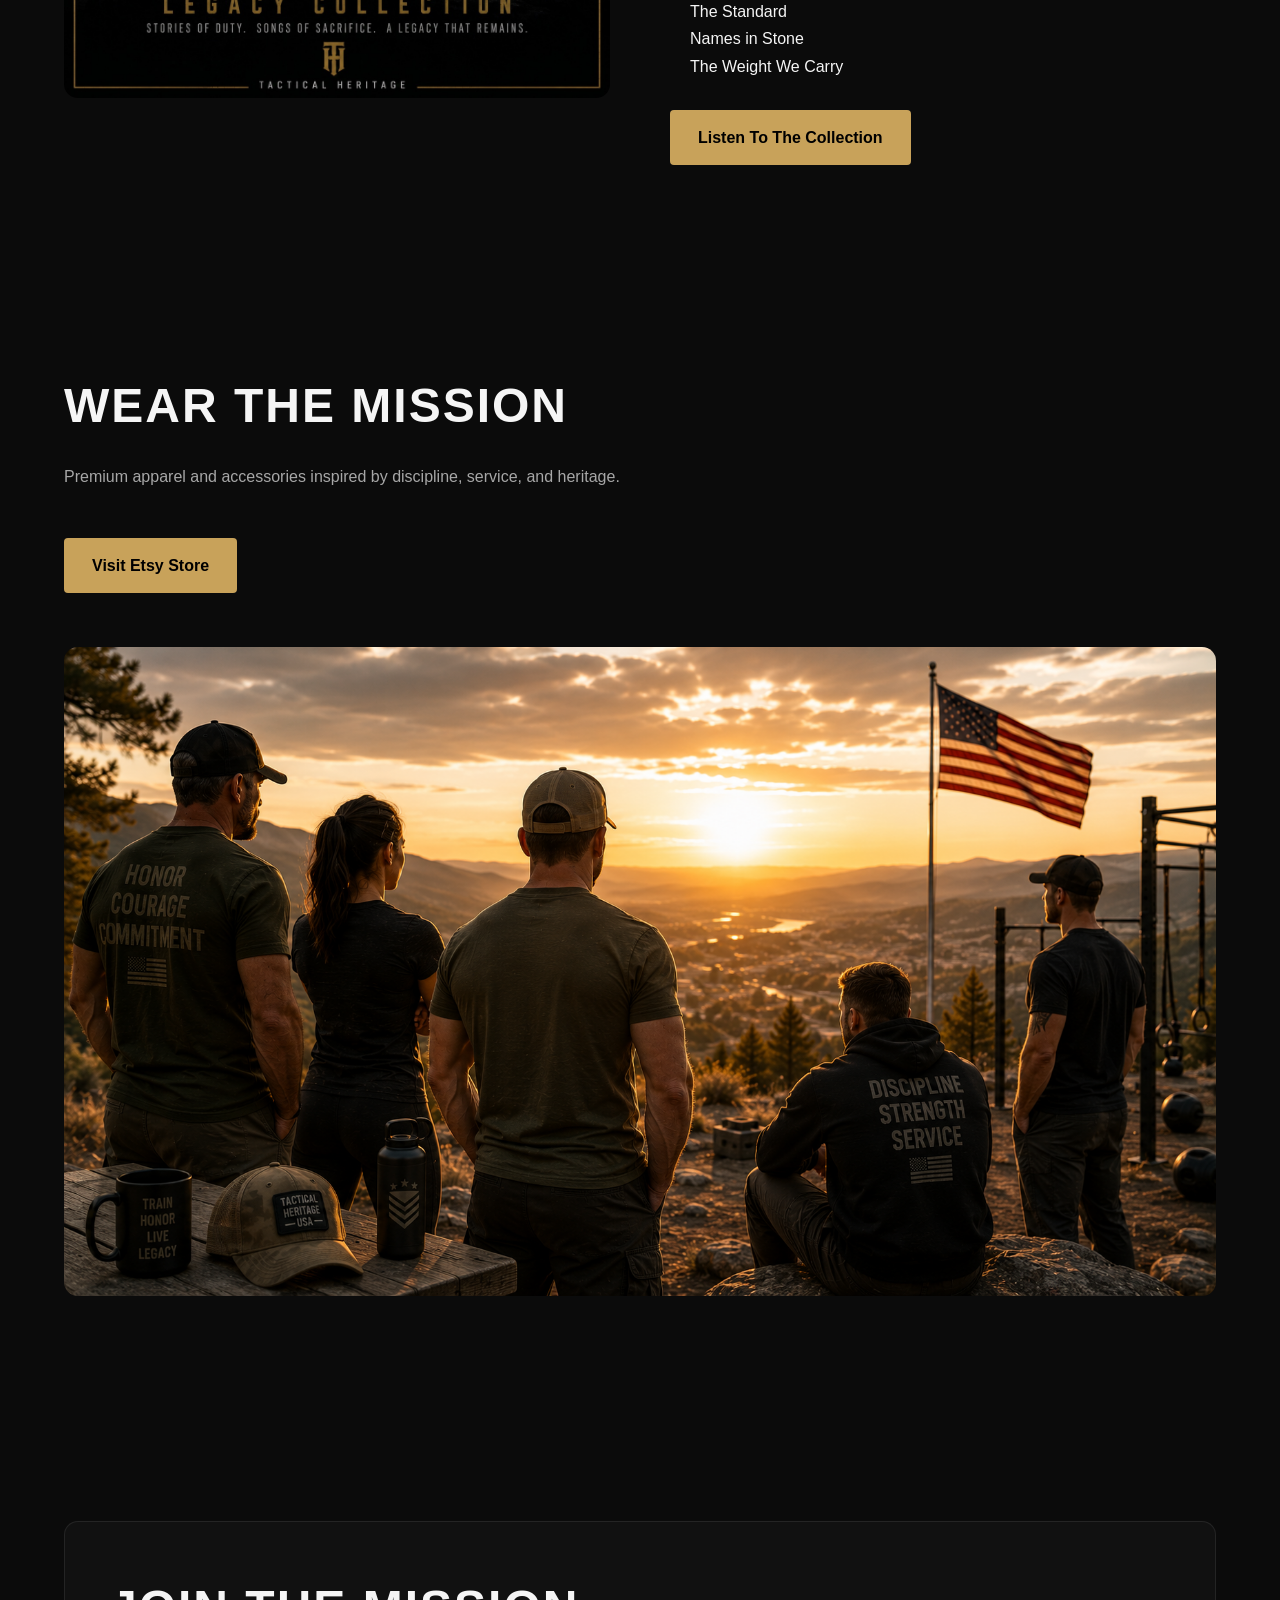
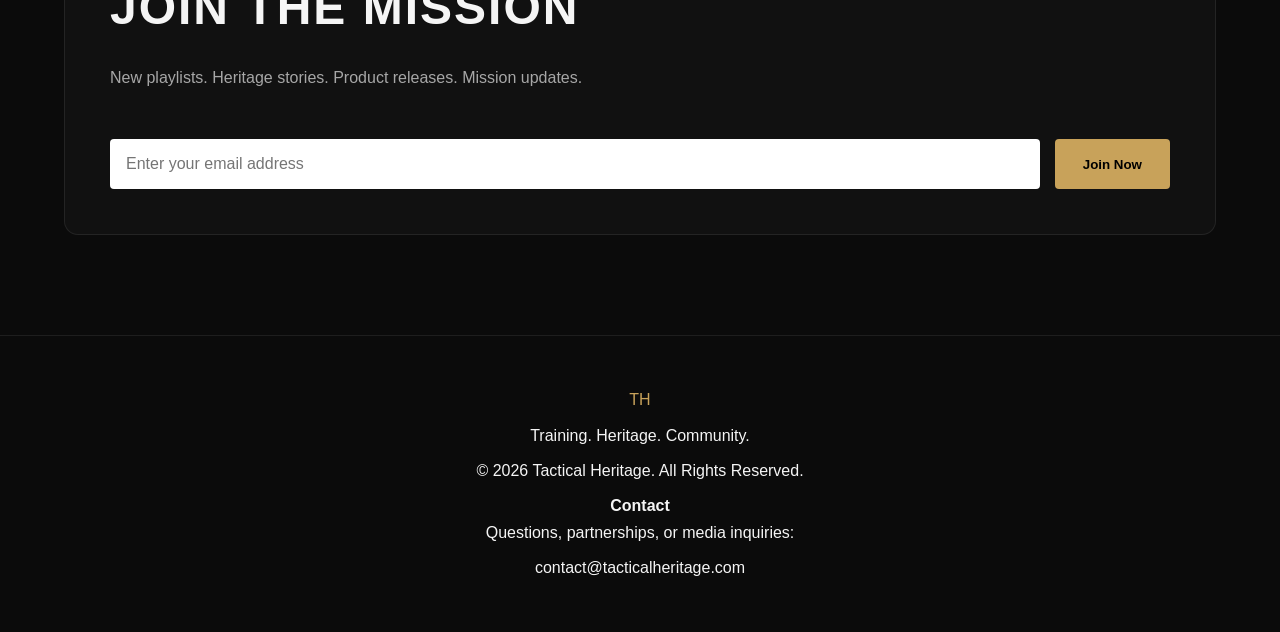
==== commit d5b1f99e: "Update index.html Rook Section Added" ====
--- a/index.html
+++ b/index.html
@@ -342,7 +342,82 @@
         </div>
 
     </section>
-
+<!-- ROOK -->
+
+<section class="section">
+
+    <div class="container">
+
+        <h2 class="section-title">
+            THE VOICE OF TACTICAL HERITAGE
+        </h2>
+
+        <p class="section-subtitle">
+            Stories of duty, sacrifice, resilience, and legacy told through music.
+        </p>
+
+        <div class="heritage-story">
+
+            <div class="heritage-image">
+
+                <img src="assets/images/rook/legacy-collection-cover.jpg"
+                     alt="Rook Legacy Collection">
+
+            </div>
+
+            <div class="heritage-content">
+
+                <h3>ROOK</h3>
+
+                <p>
+                    Rook is a storyteller whose music explores duty,
+                    resilience, sacrifice, and the enduring impact of
+                    a life lived with purpose.
+                </p>
+
+                <p>
+                    Rather than chasing trends, his songs focus on
+                    timeless ideas: carrying responsibility,
+                    honoring those who came before, overcoming adversity,
+                    and leaving behind something worth remembering.
+                </p>
+
+                <p>
+                    As the voice of Tactical Heritage, Rook's music
+                    serves as a reminder that strength is more than
+                    physical, legacy is more than recognition, and
+                    character is built one decision at a time.
+                </p>
+
+                <h4>Legacy Collection</h4>
+
+                <ul style="margin:20px 0 30px 20px;">
+
+                    <li>Carry the Torch</li>
+                    <li>The Last Watch</li>
+                    <li>Honor the Fallen</li>
+                    <li>The Standard</li>
+                    <li>Names in Stone</li>
+                    <li>The Weight We Carry</li>
+
+                </ul>
+
+                <a href="https://youtube.com/playlist?list=PL-4b95pziiq5GKFoUBWj3UoPkRAznXWWA&si=_QoJnvgqJRnRWKZW"
+                   target="_blank"
+                   rel="noopener noreferrer"
+                   class="btn btn-primary">
+
+                    Listen To The Collection
+
+                </a>
+
+            </div>
+
+        </div>
+
+    </div>
+
+</section>
     <!-- COLLECTION -->
 
     <section class="section" id="collection">
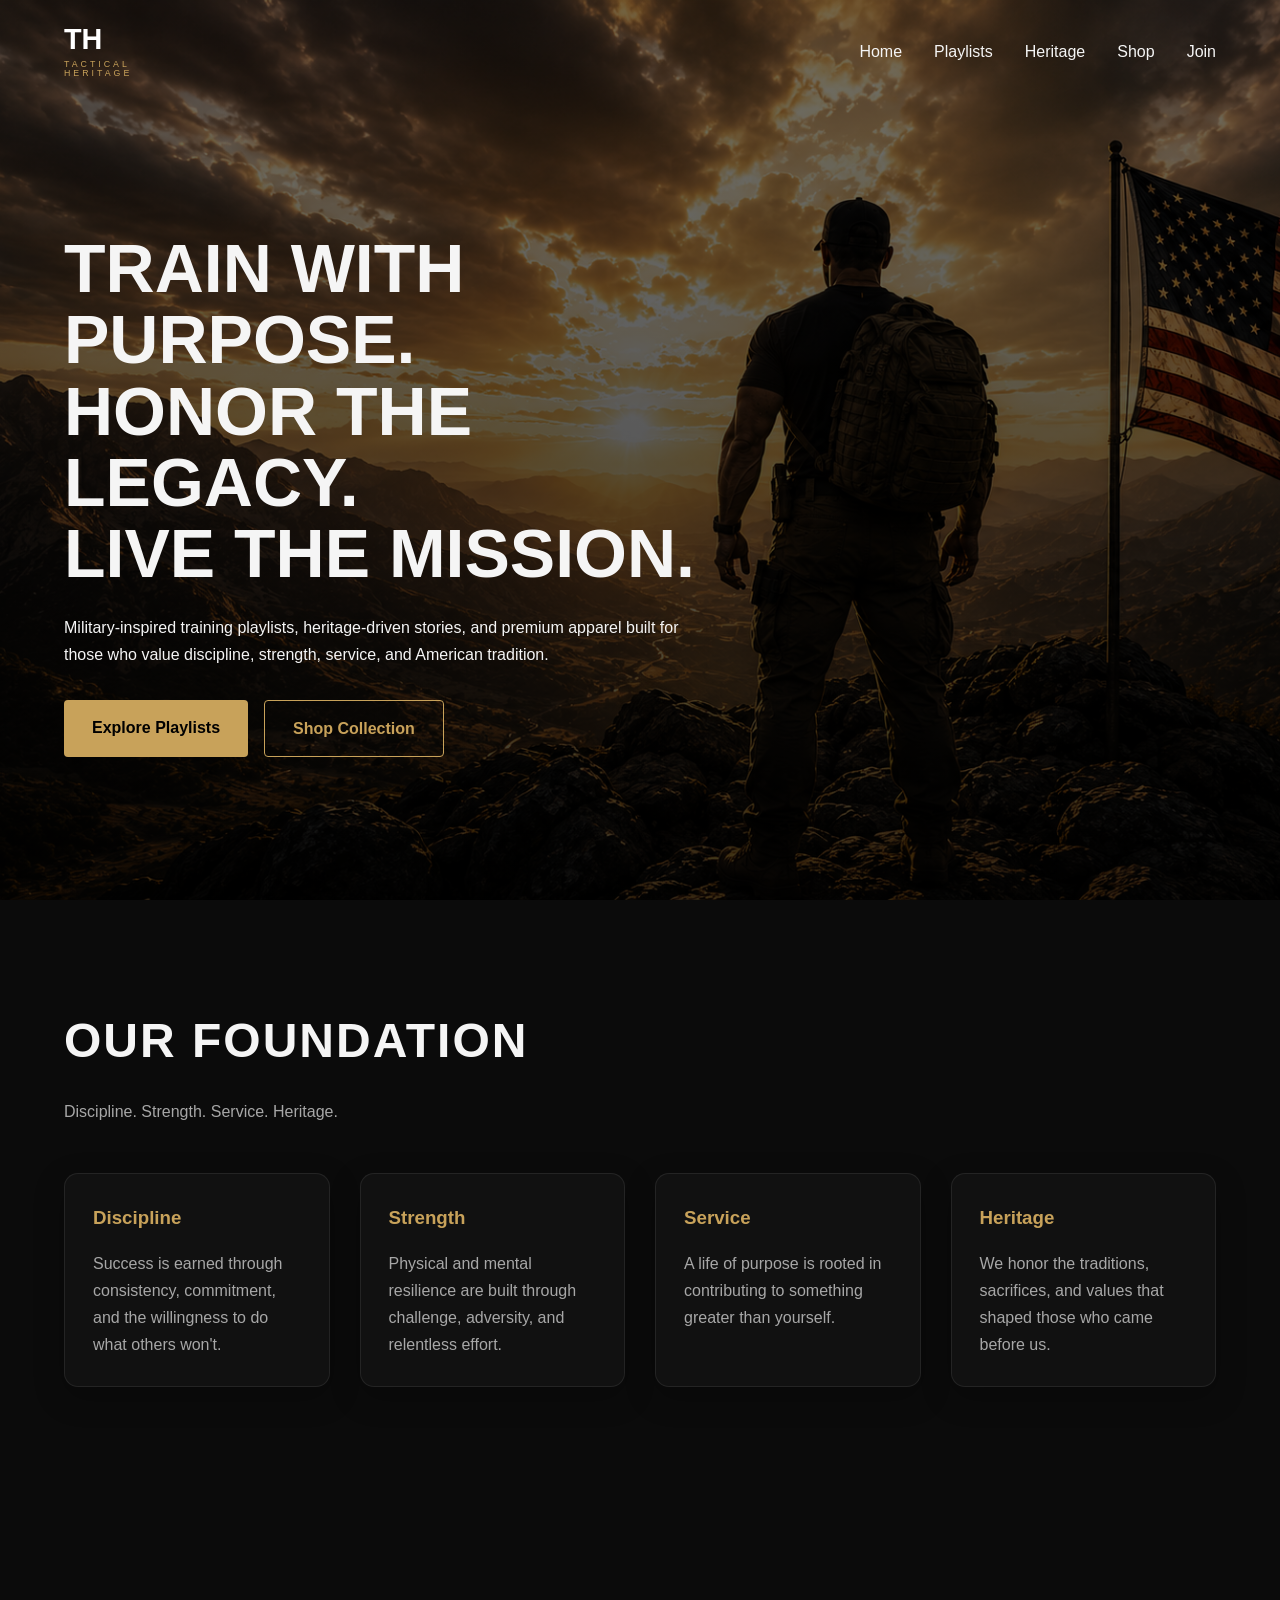
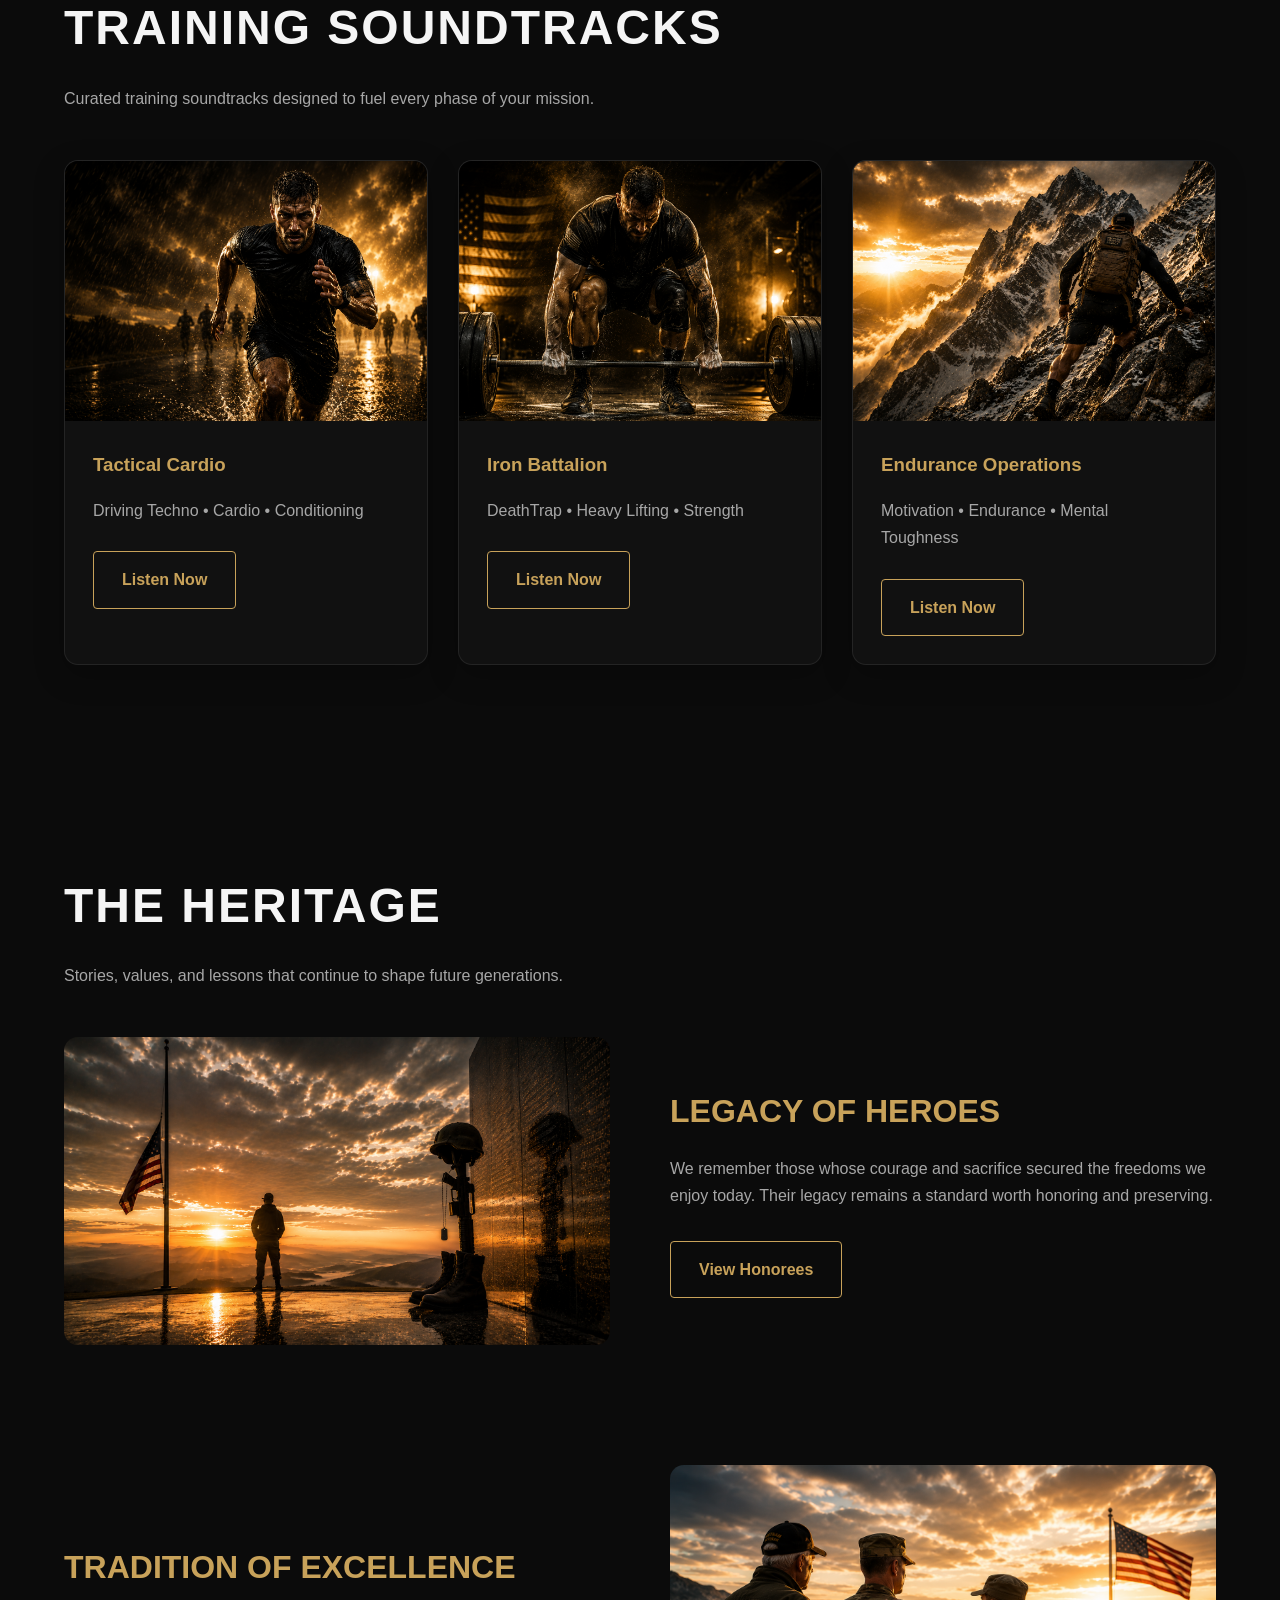
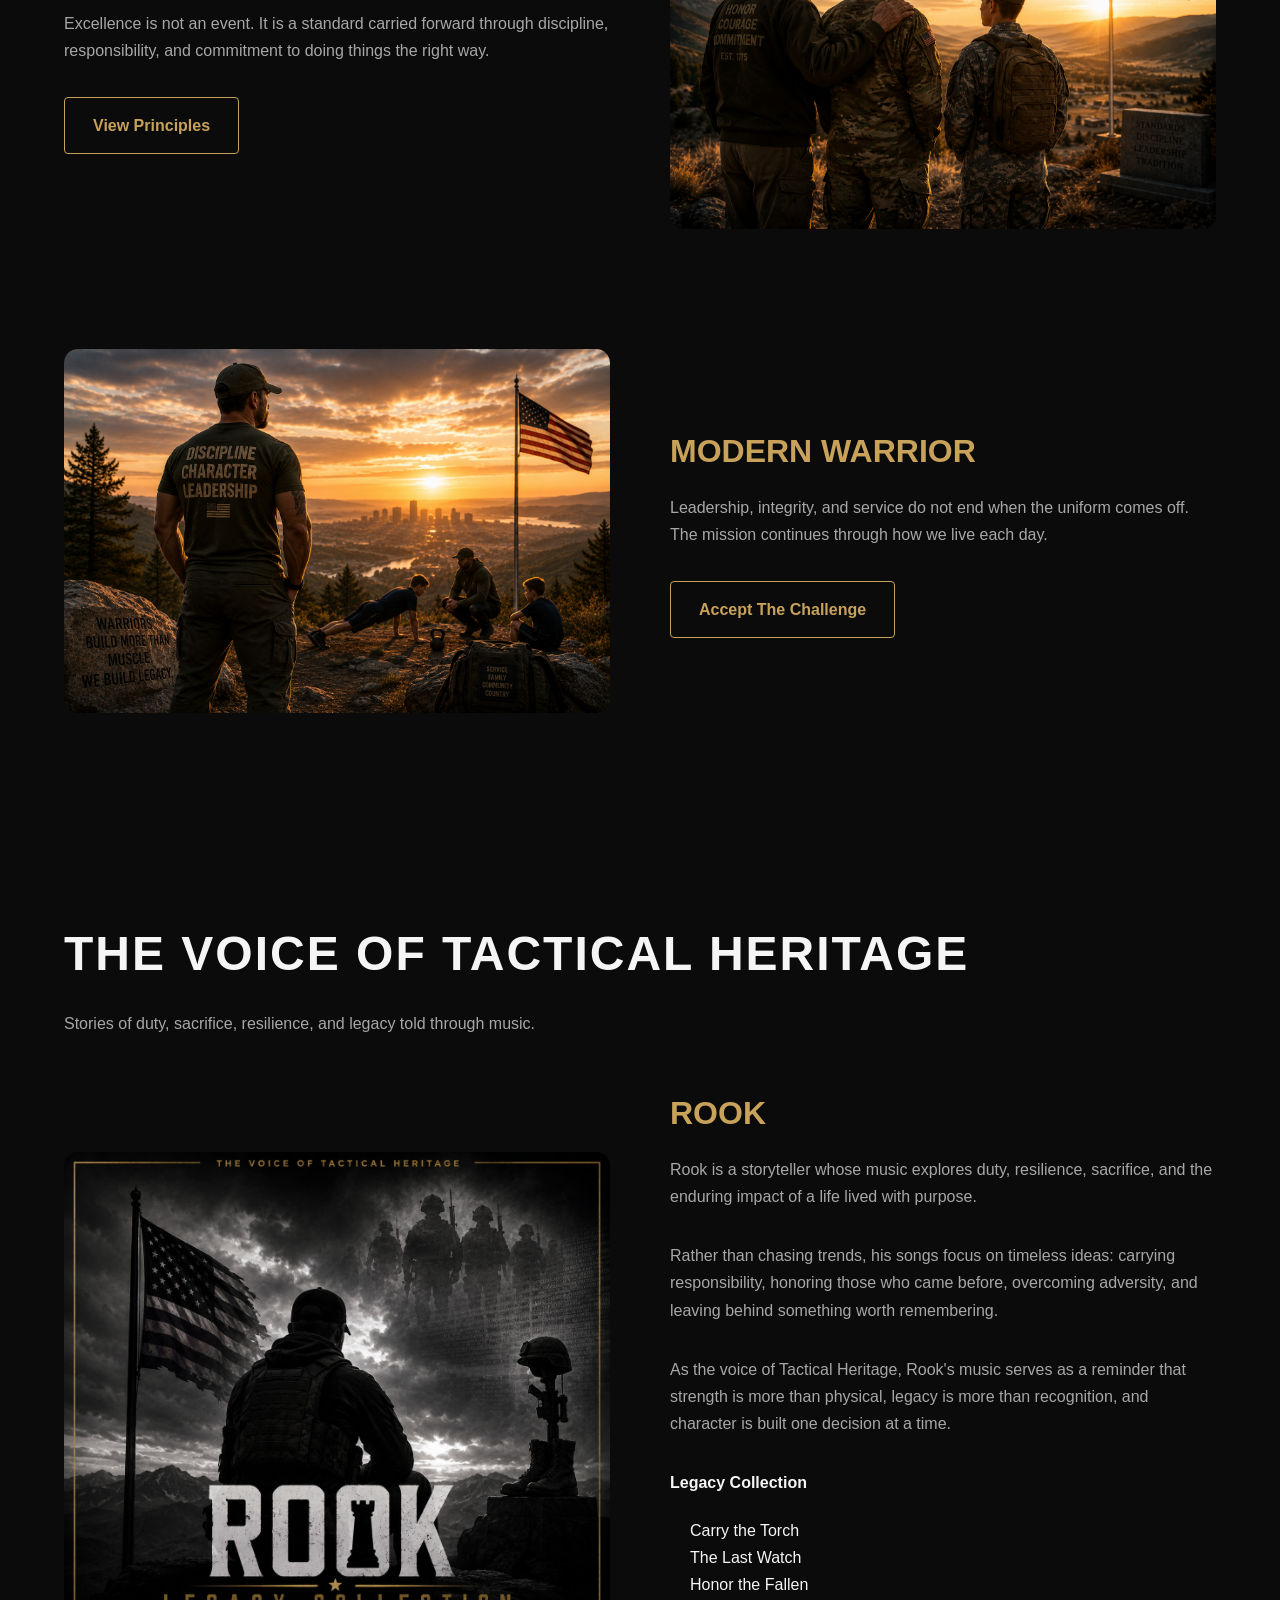
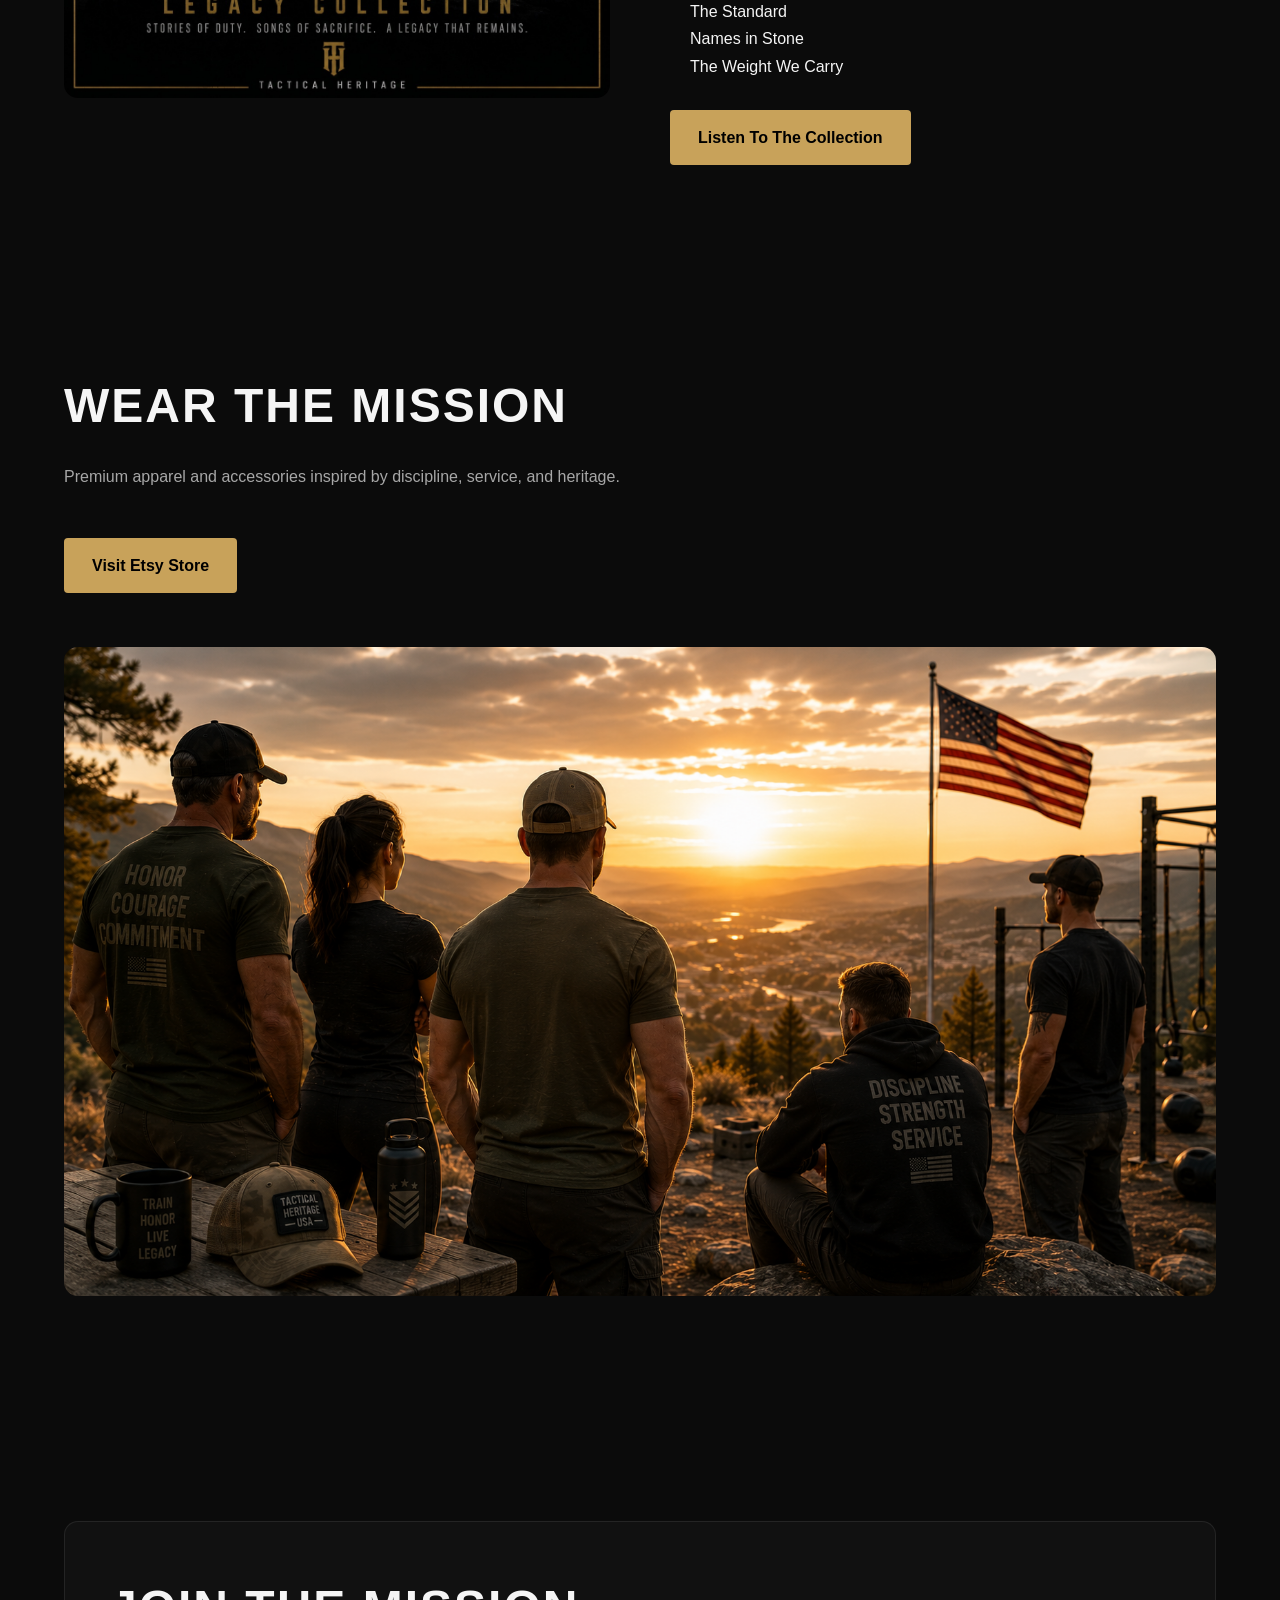
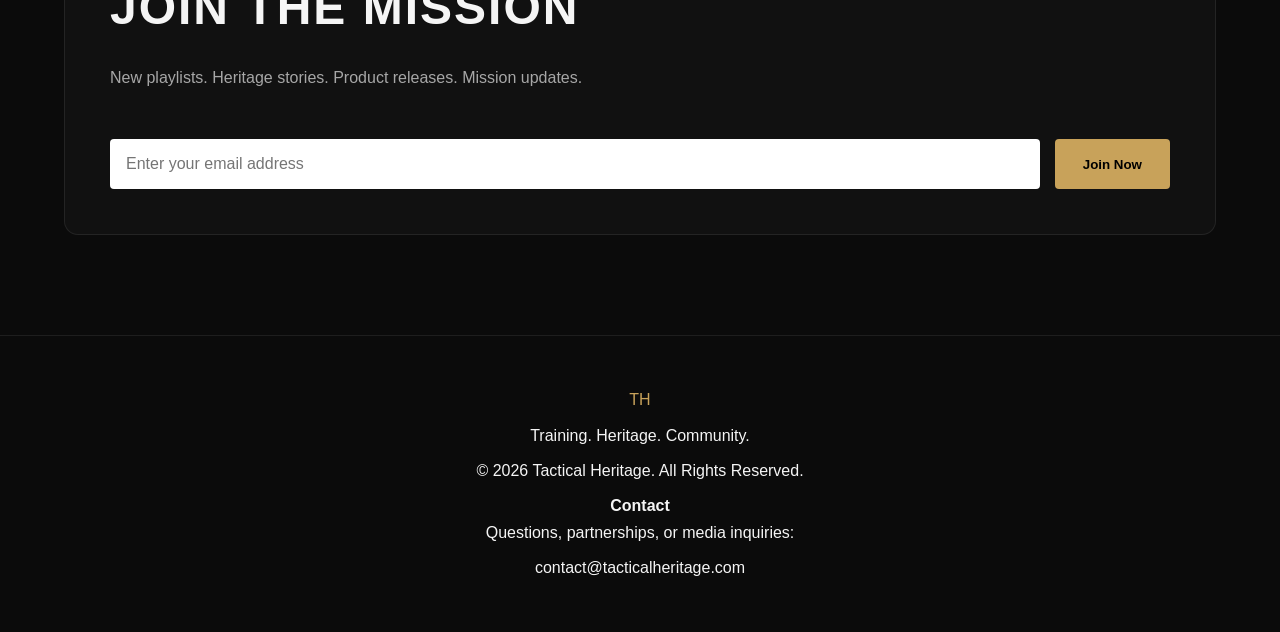
==== commit a1ba0a27: "Update index.html Tradition of Excellence added" ====
--- a/index.html
+++ b/index.html
@@ -306,9 +306,12 @@
                         Excellence is not an event. It is a standard carried forward through discipline, responsibility, and commitment to doing things the right way.
                     </p>
 
-                    <a href="#" class="btn btn-outline">
-                        Coming Soon
-                    </a>
+                    <a href="pages/tradition-of-excellence.html"
+   class="btn btn-outline">
+
+   View Principles
+
+</a>
 
                 </div>
 
